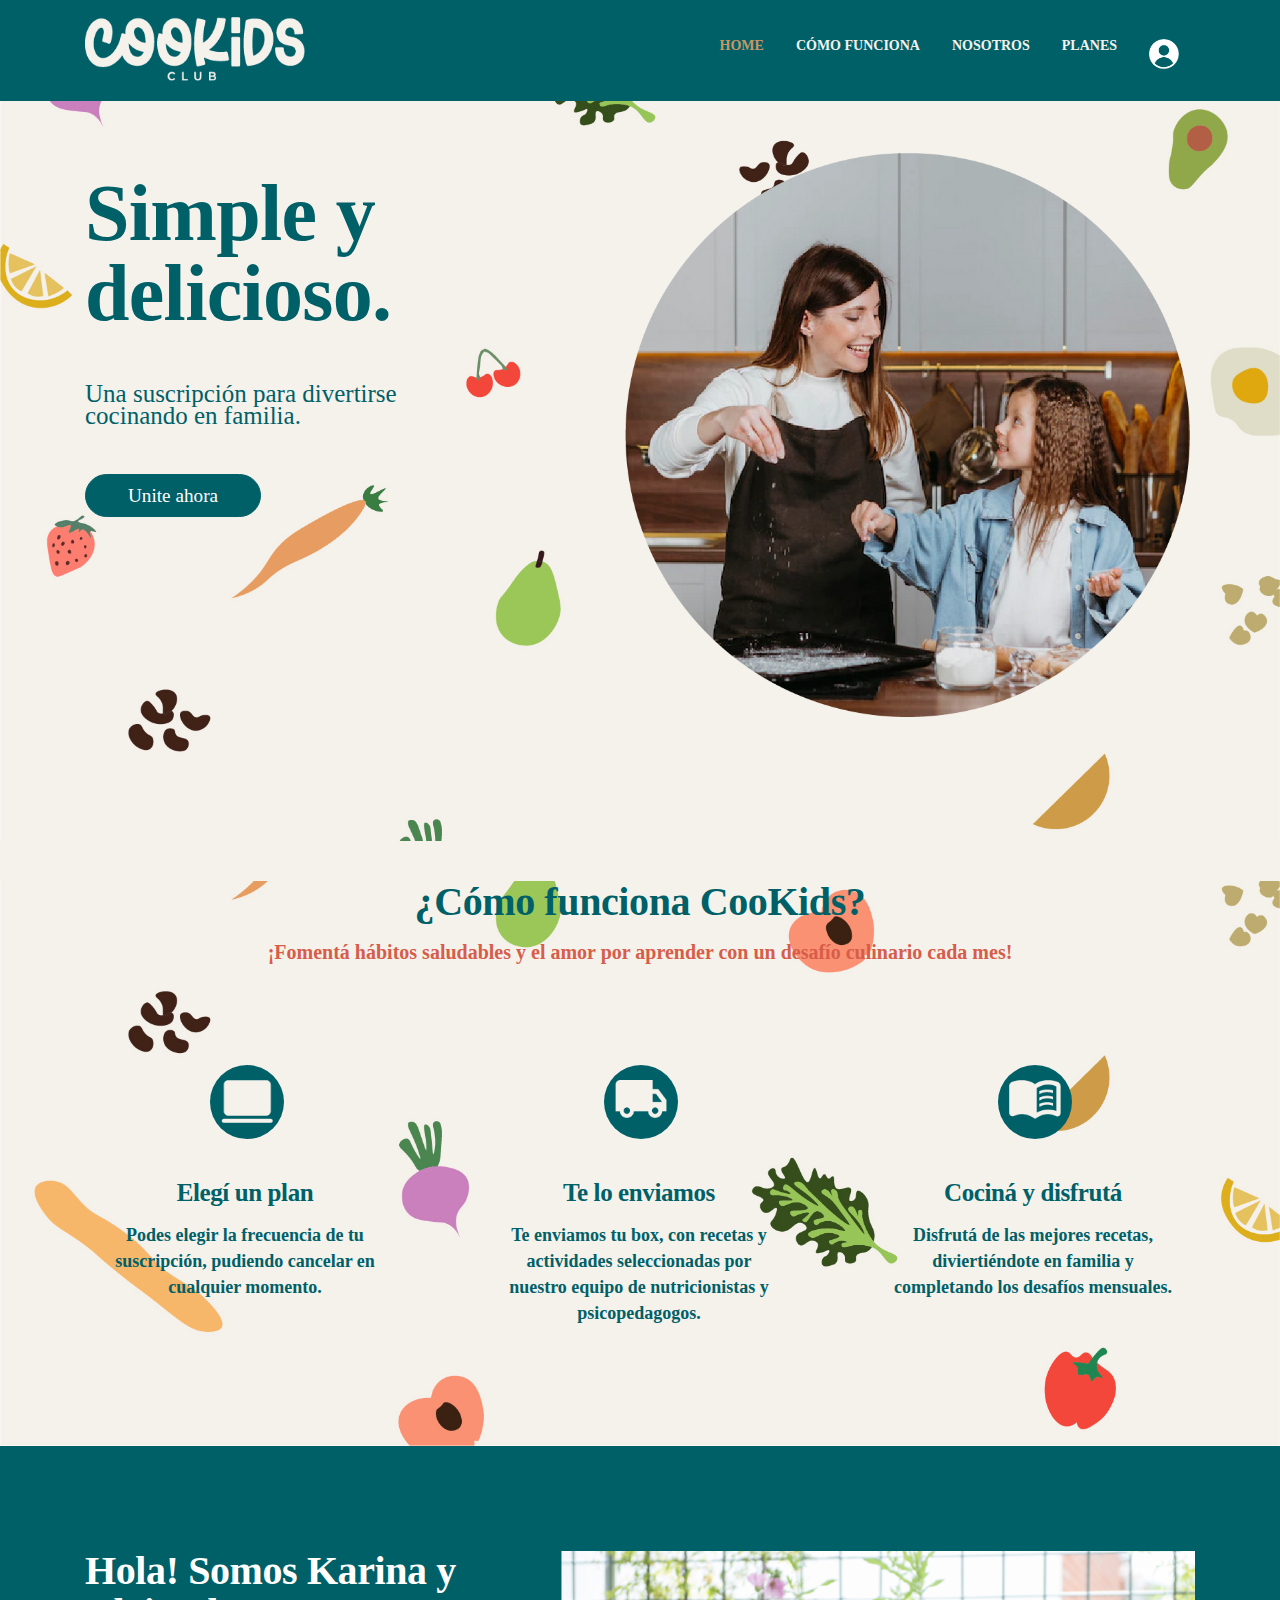
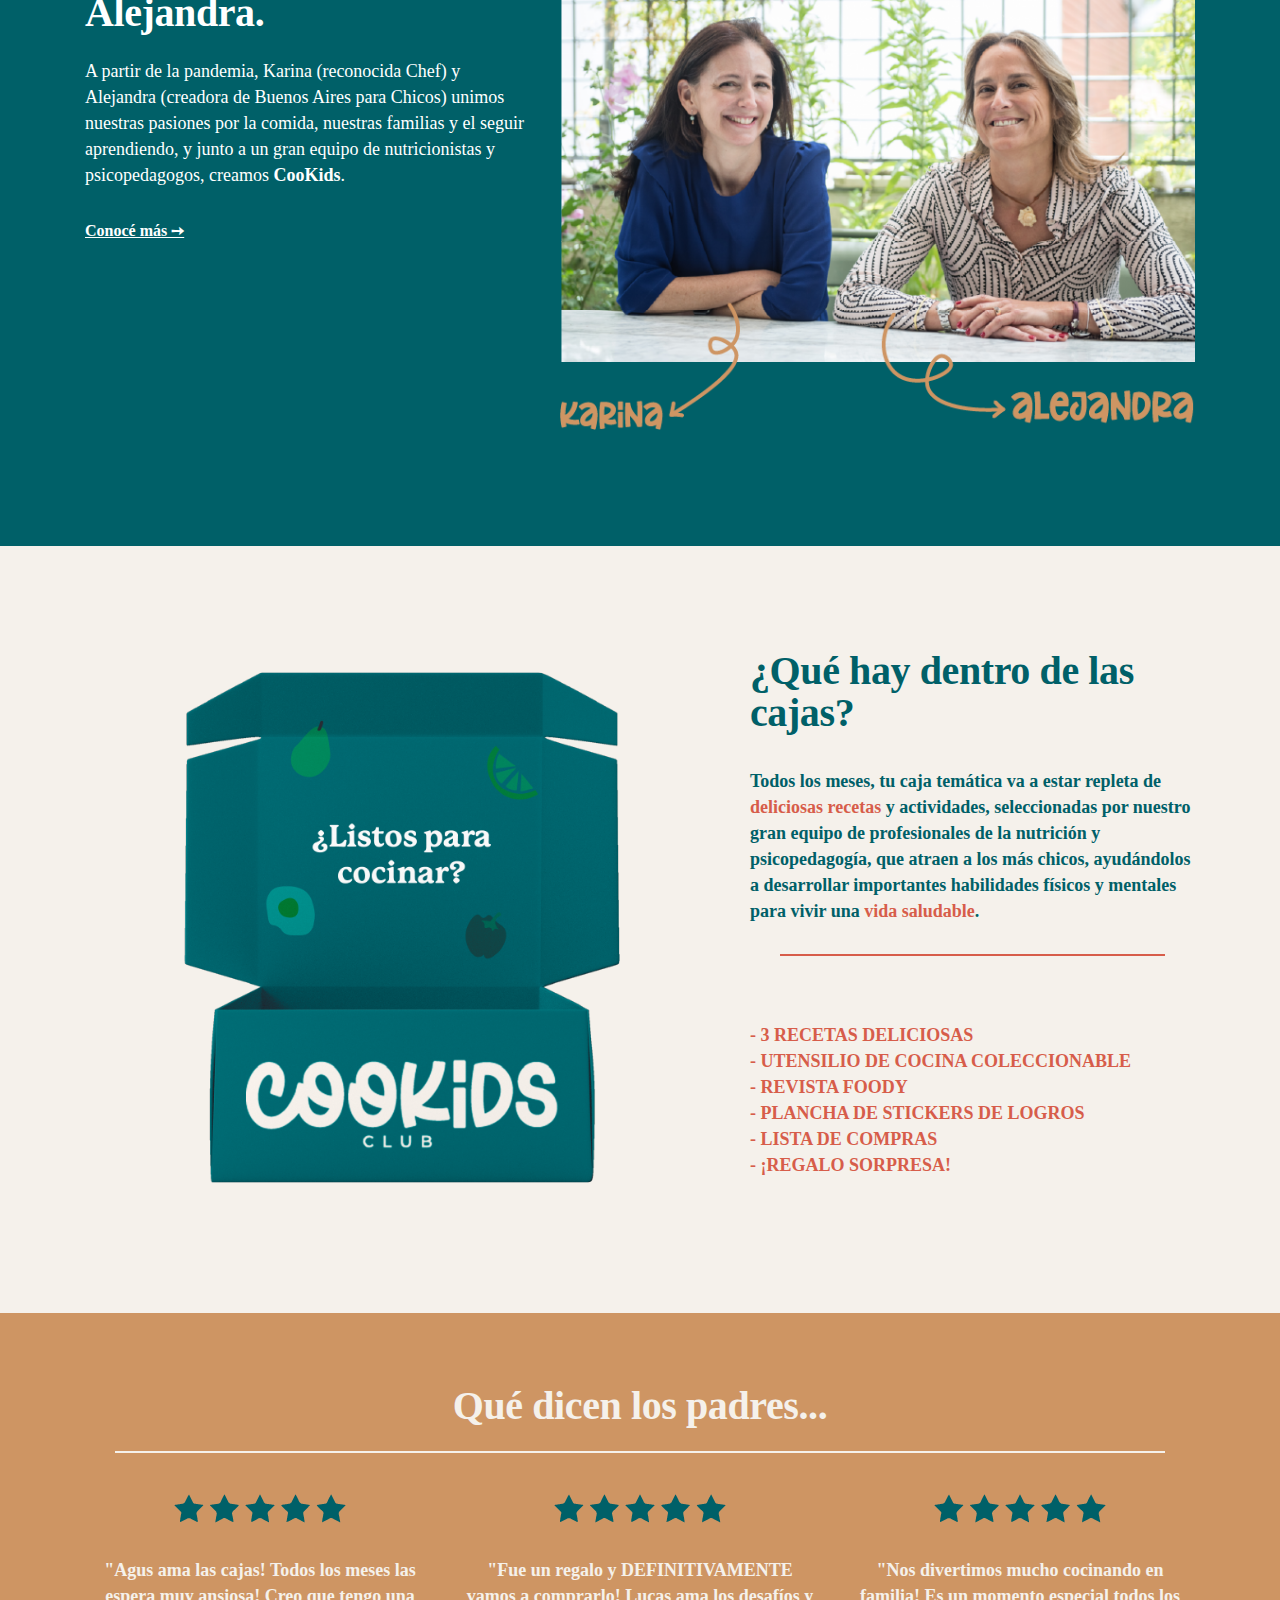
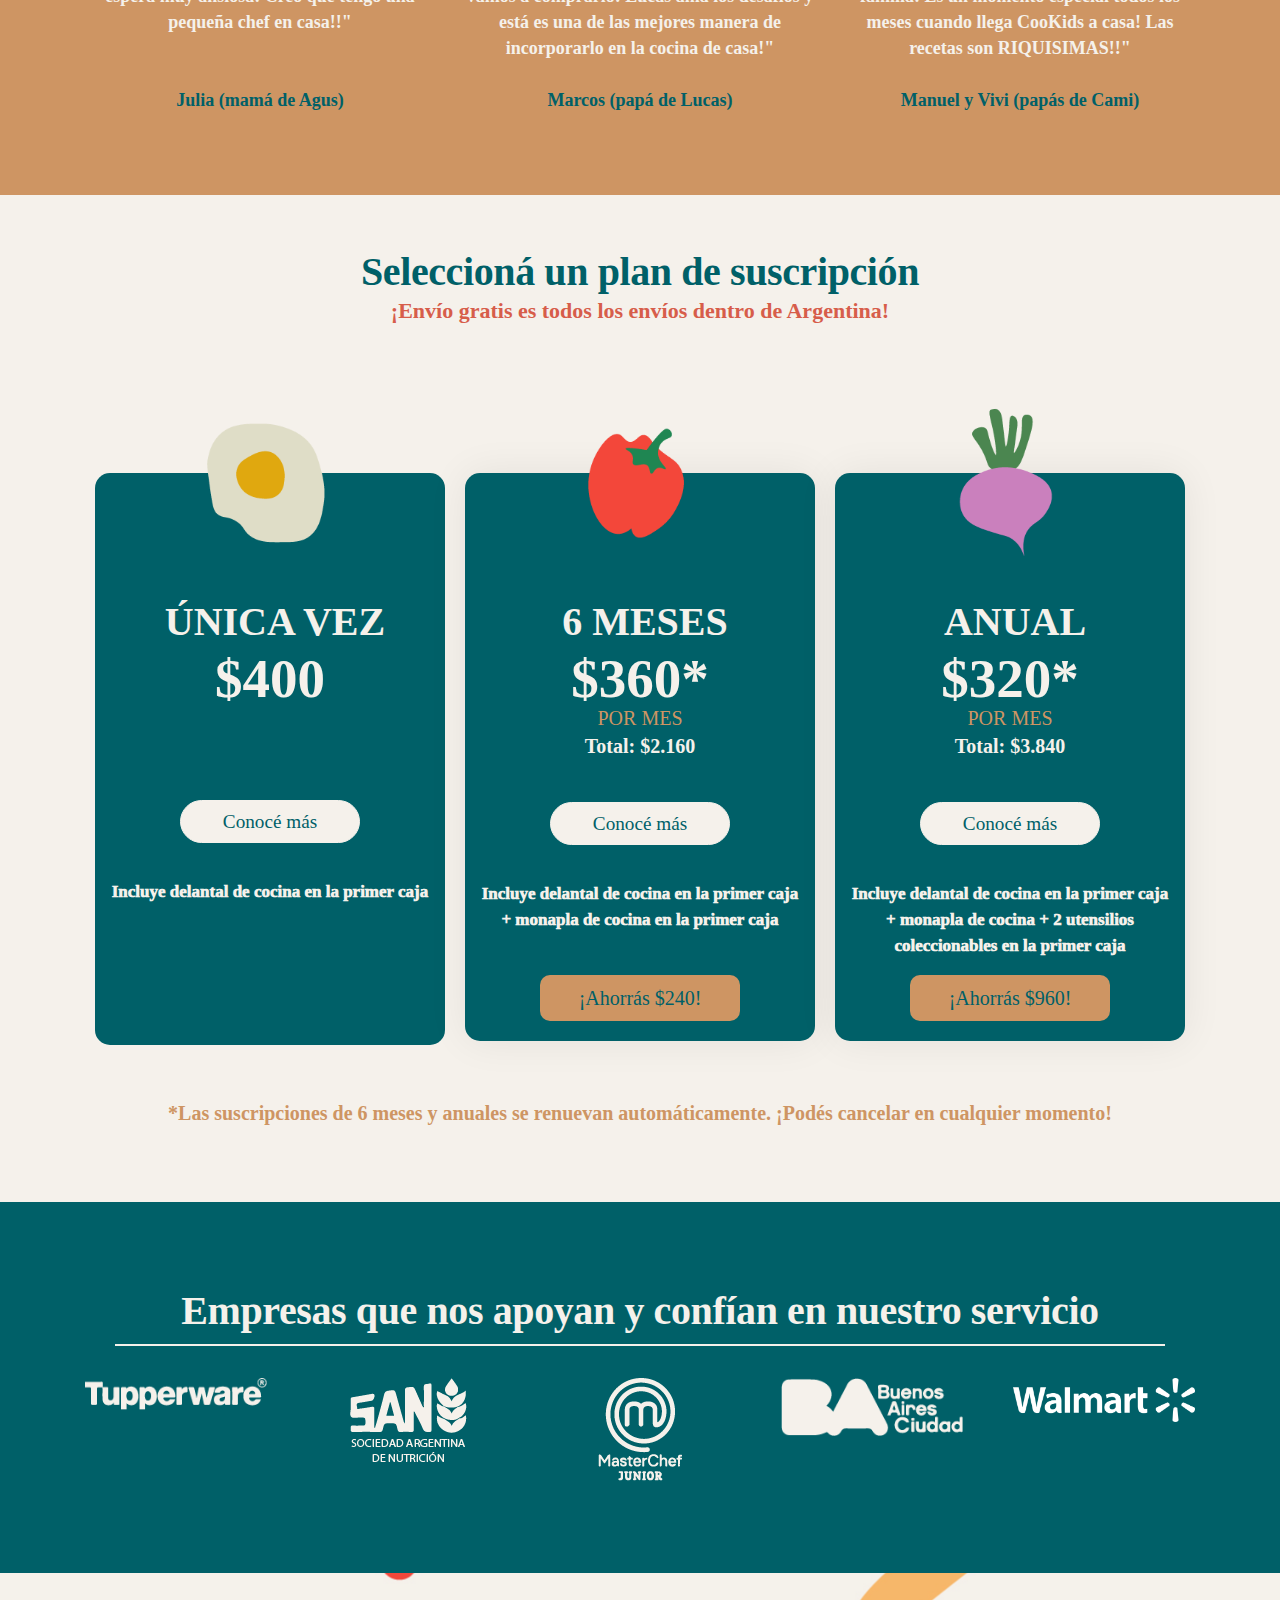
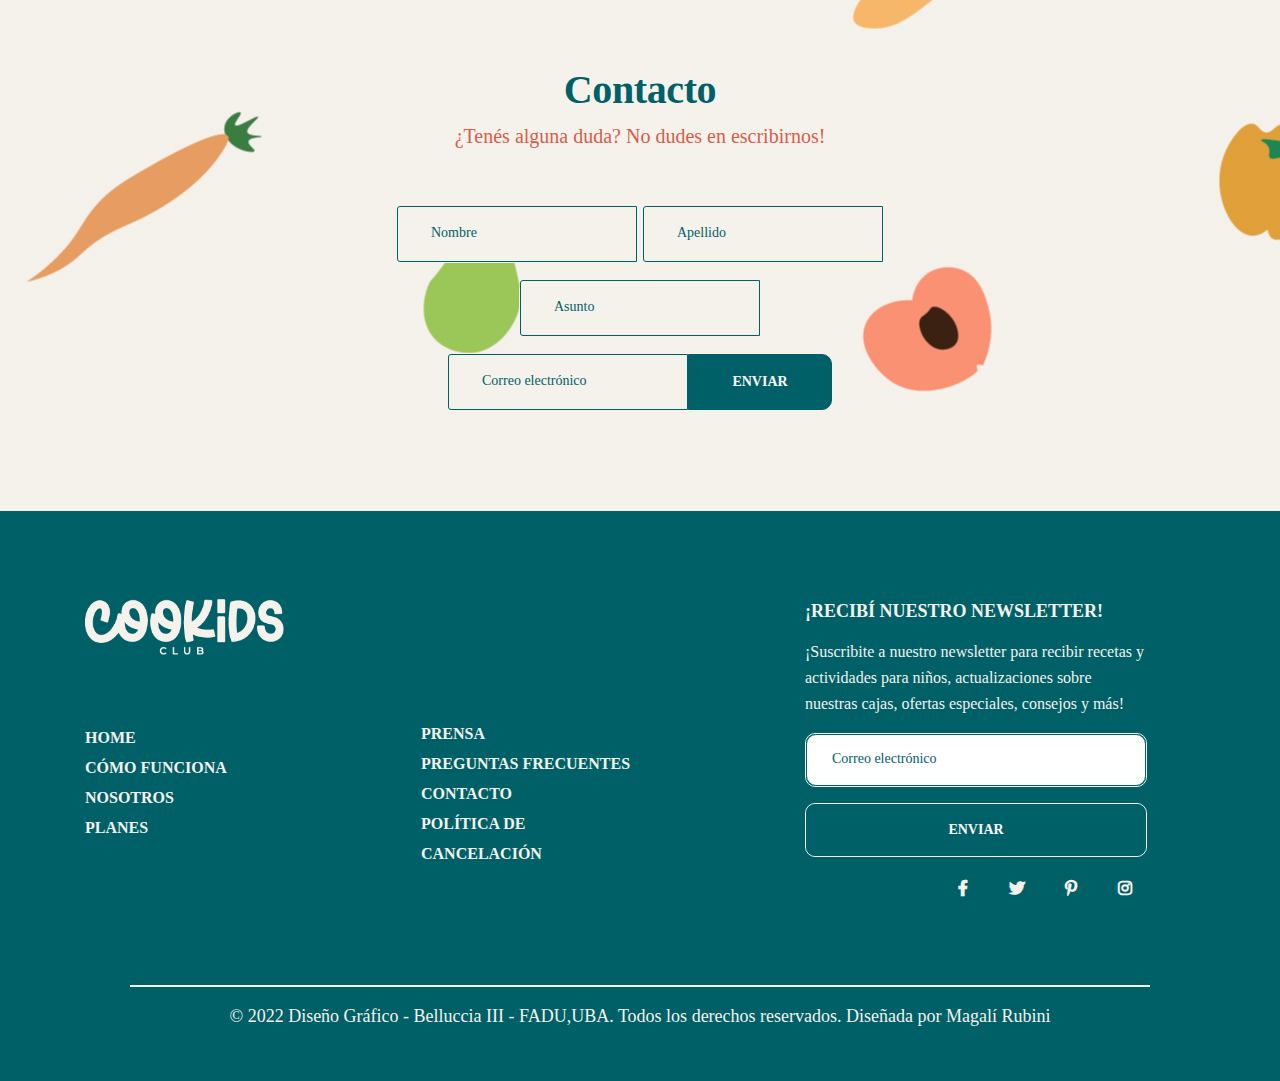
==== index.html @ 9ae3ae24 "V5" ====
<!DOCTYPE html>
<html lang="en">

<head>
    <meta charset="utf-8">
    <meta name="viewport" content="width=device-width, initial-scale=1, shrink-to-fit=no">

    <!-- SEO Meta Tags -->
    <meta name="description" content="Your description">
    <meta name="author" content="Your name">

    <!-- OG Meta Tags to improve the way the post looks when you share the page on Facebook, Twitter, LinkedIn -->
    <meta property="og:site_name" content="" /> <!-- website name -->
    <meta property="og:site" content="" /> <!-- website link -->
    <meta property="og:title" content="" /> <!-- title shown in the actual shared post -->
    <meta property="og:description" content="" /> <!-- description shown in the actual shared post -->
    <meta property="og:image" content="" /> <!-- image link, make sure it's jpg -->
    <meta property="og:url" content="" /> <!-- where do you want your post to link to -->
    <meta name="twitter:card" content="summary_large_image"> <!-- to have large image post format in Twitter -->

    <!-- Webpage Title -->
    <title>CooKids v5 13/06</title>

    <!-- Styles -->
    <link rel="preconnect" href="https://fonts.gstatic.com">
    <link href="https://fonts.googleapis.com/css2?family=Open+Sans:ital,wght@0,400;0,600;0,700;1,400;1,600&display=swap"
        rel="stylesheet">
    <link href="css/bootstrap.css" rel="stylesheet">
    <link href="css/fontawesome-all.css" rel="stylesheet">
    <link href="css/swiper.css" rel="stylesheet">
    <link href="css/magnific-popup.css" rel="stylesheet">
    <link href="css/styles.css" rel="stylesheet">

    <!-- Favicon  -->
    <link rel="icon" href="images/Asset 12.png">
</head>

<body data-spy="scroll" data-target=".fixed-top">

    <!-- Navigation -->
    <nav class="navbar navbar-expand-lg fixed-top navbar-light">
        <div class="container">

            <!-- Text Logo - Use this if you don't have a graphic logo -->
            <!-- <a class="navbar-brand logo-text page-scroll" href="index.html">CooKids</a> -->

            <!-- Image Logo -->
            <a class="navbar-brand logo-image" href="index.html"><img src="images/Asset 11.png" alt="Cookids"></a>

            <button class="navbar-toggler p-0 border-0" type="button" data-toggle="offcanvas">
                <img class="navbar-toggler-icon" src="images/boton.png">
            </button>

            <div class="navbar-collapse offcanvas-collapse" id="navbarsExampleDefault">
                <ul class="navbar-nav ml-auto">
                    <li class="nav-item">
                        <a class="nav-link page-scroll" href="#header">HOME<span class="sr-only">(current)</span></a>
                    </li>
                    <li class="nav-item">
                        <a class="nav-link page-scroll" href="#intro">CÓMO FUNCIONA</a>
                    </li>
                    <li class="nav-item">
                        <a class="nav-link page-scroll" href="#us">NOSOTROS</a>
                    </li>
                    <li class="nav-item">
                        <a class="nav-link page-scroll" href="#pricing">PLANES</a>
                    </li>
                    <li class="nav-item">
                        <a class="nav-link page-scroll" href="sign-up.html"><img src="images/Asset 3.png" alt="Log in"
                                height="30px"></a>
                    </li>
                    <!--<li class="nav-item dropdown">
                        <a class="nav-link dropdown-toggle" href="#" id="dropdown01" data-toggle="dropdown" aria-haspopup="true" aria-expanded="false">Drop</a>
                        <div class="dropdown-menu" aria-labelledby="dropdown01">
                            <a class="dropdown-item page-scroll" href="article.html">Article Details</a>
                            <div class="dropdown-divider"></div>
                            <a class="dropdown-item page-scroll" href="terms.html">Terms Conditions</a>
                            <div class="dropdown-divider"></div>
                            <a class="dropdown-item page-scroll" href="privacy.html">Privacy Policy</a>
                        </div>
                    </li>-->
                </ul>
                <!--<span class="nav-item">
                    <a class="btn-solid-sm page-scroll" href="sign-up.html">Start selling</a>
                </span>-->
            </div> <!-- end of navbar-collapse -->
        </div> <!-- end of container -->
    </nav> <!-- end of navbar -->
    <!-- end of navigation -->


    <!-- Header -->
    <header id="header" class="header">
        <div class="container">
            <div class="row">
                <div class="col-lg-5">
                    <div class="text-container">
                        <h1 class="h1-large">Simple y <br> delicioso. </h1>
                        <p class="p-large">Una suscripción para divertirse<br>cocinando en familia.</p>
                        <a class="btn-solid-lg" href="sign-up.html">Unite ahora</a>
                        <!--<a class="btn-outline-lg page-scroll" href="#intro">Planes</a>-->
                    </div> <!-- end of text-container -->
                </div> <!-- end of col -->
                <div class="col-lg-7">
                    <div class="image-container">
                        <img class="img-fluid" src="images/Asset 13.png" alt="header-photo" width="85%">
                    </div>
                    <!--end of image-container -->
                </div> <!-- end of col -->
            </div> <!-- end of row -->
        </div> <!-- end of container -->
    </header> <!-- end of header -->
    <!-- end of header -->


    <!-- Features -->
    <div id="intro" class="cards-1">
        <div class="container">
            <div class="row">
                <div class="col-lg-12">
                    <h2 class="h2-heading">¿Cómo funciona CooKids?</h2>
                    <p class="p-heading">¡Fomentá hábitos saludables y el amor por aprender con un desafío culinario
                        cada mes!</p>
                </div> <!-- end of col -->
            </div> <!-- end of row -->
            <div class="row">
                <div class="col-lg-12">

                    <!-- Card -->
                    <div class="card">
                        <div class="card-icon-wrapper">
                            <div class="card-icon">
                                <img src="images/Asset 31.png" alt="computer" width="70%">
                            </div>
                        </div>
                        <div class="card-body">
                            <h4 class="card-title">Elegí un plan</h4>
                            <p>Podes elegir la frecuencia de tu suscripción, pudiendo cancelar en cualquier momento.</p>
                            <!--<a class="read-more no-line" href="article.html">Learn more <span class="fas fa-long-arrow-alt-right"></span></a>-->
                        </div>
                    </div>
                    <!-- end of card -->

                    <!-- Card -->
                    <div class="card">
                        <div class="card-icon-wrapper">
                            <div class="card-icon">
                                <img src="images/Asset 32.png" alt="truck" width="70%">
                            </div>
                        </div>
                        <div class="card-body">
                            <h4 class="card-title">Te lo enviamos</h4>
                            <p>Te enviamos tu box, con recetas y actividades seleccionadas por nuestro equipo de
                                nutricionistas y psicopedagogos.</p>
                            <!--<a class="read-more no-line" href="article.html">Learn more <span class="fas fa-long-arrow-alt-right"></span></a>-->
                        </div>
                    </div>
                    <!-- end of card -->

                    <!-- Card -->
                    <div class="card">
                        <div class="card-icon-wrapper">
                            <div class="card-icon">
                                <img src="images/Asset 33.png" alt="magazine" width="70%">
                            </div>
                        </div>
                        <div class="card-body">
                            <h4 class="card-title">Cociná y disfrutá</h4>
                            <p>Disfrutá de las mejores recetas, diviertiéndote en familia y completando los desafíos
                                mensuales.</p>
                            <!--<a class="read-more no-line" href="article.html">Learn more <span class="fas fa-long-arrow-alt-right"></span></a>-->
                        </div>
                    </div>
                    <!-- end of card -->

                </div> <!-- end of col -->
            </div> <!-- end of row -->
        </div> <!-- end of container -->
    </div> <!-- end of cards-1 -->
    <!-- end of features -->


    <!-- Introduction 1 -->
    <div id="us" class="basic-1">
        <div class="container">
            <div class="row">

                <div class="col-lg-5">
                    <div class="text-container">
                        <h2>Hola! Somos Karina y Alejandra.</h2>
                        <p> A partir de la pandemia, Karina (reconocida Chef) y Alejandra (creadora de Buenos Aires para
                            Chicos) unimos nuestras pasiones por la comida, nuestras familias y el seguir aprendiendo, y
                            junto a un gran equipo de nutricionistas y psicopedagogos, creamos <b>CooKids</b>.
                        </p>
                        <a class="btn-solid-reg" href="sign-up.html"><u>Conocé más ➙</u></a>
                    </div> <!-- end of text-container -->
                </div> <!-- end of col -->
                <div class="col-lg-7">
                    <img class="img-fluid" src="images/Asset 20.png" alt="foto">
                </div> <!-- end of col -->
            </div> <!-- end of row -->
        </div> <!-- end of container -->
    </div> <!-- end of basic-1 -->
    <!-- end of introduction -->

    <!-- Introduction 2 -->
    <div id="intro" class="basic-1-1">
        <div class="container">
            <div class="row">
                <div class="col-lg-7">
                    <img class="img-fluid" src="images/Asset 21.png" alt="caja">
                </div> <!-- end of col -->
                <div class="col-lg-5">
                    <div class="text-container">
                        <h2>¿Qué hay dentro de las cajas?</h2>
                        <p>Todos los meses, tu caja temática va a estar repleta de
                            <b>deliciosas recetas</b> y actividades, seleccionadas por
                            nuestro gran equipo de profesionales de la nutrición y psicopedagogía, que atraen a los más
                            chicos,
                            ayudándolos a desarrollar importantes habilidades
                            físicos y mentales para vivir una <b>vida saludable</b>.
                            <hr class="separador-rojo">
                        </p>
                        <p class="parrafo-rojo">
                            - 3 RECETAS DELICIOSAS
                            <br>- UTENSILIO DE COCINA COLECCIONABLE
                            <br>- REVISTA FOODY
                            <br>- PLANCHA DE STICKERS DE LOGROS
                            <br>- LISTA DE COMPRAS
                            <br>- ¡REGALO SORPRESA!
                        </p>
                        <!-- <div>
                            <a class="btn-solid-reg1" href="sign-up.html"><u>Ver más ➙</u></a>
                        </div> -->
                    </div> <!-- end of text-container -->
                </div> <!-- end of col -->

            </div> <!-- end of row -->
        </div> <!-- end of container -->
    </div> <!-- end of basic-1 -->
    <!-- end of introduction -->


    <!--====== que dicen los padres starts ======-->

    <div id="intro" class="basic-1-2">
        <div class="container">
            <div class="row">
                <div class="col-lg-12">
                    <h2>Qué dicen los padres...</h2>
                    <hr>
                </div>
                <div class="col-lg-4">
                    <div class="card-body1">
                        <img src="images/Asset 22.png"> 
                        <p>"Agus ama las cajas! Todos los meses las espera muy ansiosa! Creo que tengo una pequeña chef en casa!!"<br><br><br><b>Julia (mamá de Agus)</b></p>
                        <!--<a class="read-more no-line" href="article.html">Learn more <span class="fas fa-long-arrow-alt-right"></span></a>-->
                    </div>

                </div>
                <div class="col-lg-4">
                    <div class="card-body1">
                        <img src="images/Asset 22.png">
                        <p>"Fue un regalo y DEFINITIVAMENTE vamos a comprarlo! Lucas ama los desafíos y está es una de las mejores manera de incorporarlo en la cocina de casa!"<br><br><b>Marcos (papá de Lucas)</b></p>
                        <!--<a class="read-more no-line" href="article.html">Learn more <span class="fas fa-long-arrow-alt-right"></span></a>-->
                    </div>

                </div>
                <div class="col-lg-4">
                    <div class="card-body1">
                        <img src="images/Asset 22.png">
                        <p>"Nos divertimos mucho cocinando en familia! Es un momento especial todos los meses cuando llega CooKids a casa! Las recetas son RIQUISIMAS!!"<br><br><b>Manuel y Vivi (papás de Cami)</b></p>
                        <!--<a class="read-more no-line" href="article.html">Learn more <span class="fas fa-long-arrow-alt-right"></span></a>-->
                    </div>

                </div>
            </div>
        </div>
    </div>

    <!--====== que dicen los padres ends ======-->

    <!--====== pricing ======-->

    <section data-scroll-index="0" id="pricing" class="pricing-area pt-115">
        <div class="container">
                <div class="row justify-content-center">
                    <div class="col-lg-12">
                        <div class="section-title text-center pb-20 wow fadeInUpBig" data-wow-duration="1s"
                            data-wow-delay="0.2s">
                            <h4 class="sub-title1">Seleccioná un plan de suscripción</h4>
                            <h5 class="title">¡Envío gratis es todos los envíos dentro de Argentina!</h5>
                        </div> <!-- section title -->
                    </div>
                </div> <!-- row -->
                    <div class="row no-gutters justify-content-center">
                            <div class="col-lg-4 col-md-7 col-sm-9">
                                <div class="single-pricing text-center pricing-color-1 mt-30 wow fadeIn" data-wow-duration="1s"
                                    data-wow-delay="0.3s">
                                    <div class="pricing-price">
                                        <div class="card" style="width: 50%">
                                            <img class="card-img-top img-circle rounded-circle" src="images/Asset 23.png" alt="Card huevo">
                                            <div class="card-block"></div>
                                        </div>
                                        <div class="pricing-title mt-20">
                                            <!--<span class="btn">20% Off</span>-->
                                            <h6 class="title">ÚNICA VEZ</h6>
                                        </div>
                                        <span class="price">$400</span>
                                    </div>
                                    <span class="pormes"></span><br><br><br>
                                    <div class="pricing-list pt-20">
                                        <div class="pricing-btn pt-70">
                                            <a class="main-btn main-btn-2" href="sign-up.html">Conocé más</a>
                                        </div> 
                                            <p class="cards-body"> 
                                                <br>Incluye delantal de cocina en la primer caja<br><br><br><br><br>
                                            </p>
                                    </div>
                                </div> <!-- single pricing -->
                            </div>

                                <div class="col-lg-4 col-md-7 col-sm-9">
                                    <div class="single-pricing text-center pricing-active pricing-color-2 mt-30 wow fadeIn"
                                        data-wow-duration="1s" data-wow-delay="0.6s">
                                        <div class="pricing-price">
                                            <div class="card" style="width: 50%">
                                                <img class="card-img-top img-circle rounded-circle" src="images/Asset 24.png" alt="Card pimiento">
                                                <div class="card-block"></div>
                                            </div>
                                            <div class="pricing-title mt-20">
                                                <!--<span class="btn">Special</span>-->
                                                <h6 class="title">6 MESES</h6>
                                            </div>
                                            <span class="price">$360<b>*</b></span>
                                        </div>
                                        <span class="pormes">POR MES</span><br>
                                            <span class="total">Total: $2.160</span><br><br>
                                        <div class="pricing-list pt-20">
                                            <div class="pricing-btn pt-70">
                                                <a class="main-btn main-btn-2" href="sign-up.html">Conocé más</a>
                                            </div> 
                                                <p class="cards-body"> 
                                                    <br>Incluye delantal de cocina en la primer caja + monapla de cocina en la primer caja<br><br> 
                                                </p>
                                        </div>
                                        <div class="save-box">
                                            ¡Ahorrás $240!
                                        </div>
                                    </div> <!-- single pricing -->
                                </div>

                                    <div class="col-lg-4 col-md-7 col-sm-9">
                                        <div class="single-pricing text-center pricing-active pricing-color-2 mt-30 wow fadeIn"
                                            data-wow-duration="1s" data-wow-delay="0.6s">
                                            <div class="pricing-price">
                                                <div class="card" style="width: 50%">
                                                    <img class="card-img-top img-circle rounded-circle" src="images/Asset 25.png" alt="Card radish">
                                                    <div class="card-block"></div>
                                                </div>
                                                <div class="pricing-title mt-20">
                                                    <!--<span class="btn">Special</span>-->
                                                    <h6 class="title">ANUAL</h6>
                                                </div>
                                                <span class="price">$320<b>*</b></span>
                                            </div>
                                            <span class="pormes">POR MES</span><br>
                                            <span class="total">Total: $3.840</span><br><br>
                                            <div class="pricing-list pt-20">
                                                <div class="pricing-btn pt-70">
                                                    <a class="main-btn main-btn-2" href="sign-up.html">Conocé más</a>
                                                </div> 
                                                    <p class="cards-body"> 
                                                       <br>Incluye delantal de cocina en la primer caja + monapla de cocina + 2 utensilios coleccionables en la primer caja 
                                                    </p>
                                            </div>
                                            <div class="save-box">
                                                ¡Ahorrás $960!
                                            </div>
                                        </div> <!-- single pricing -->
                                    </div>
                    <p class="pricing-body">*Las suscripciones de 6 meses y anuales se renuevan automáticamente. ¡Podés cancelar en cualquier momento!</p>
                </div> <!-- row -->
        </div> <!-- container -->
    </section>

    <!--====== pricing ======-->



    <!-- Customers -->
    <div class="slider-1">
        <div class="container">
            <div class="row">
                <div class="col-lg-12">
                    <h4>Empresas que nos apoyan y confían en nuestro servicio</h4>
                    <hr>

                    <!-- Image Slider -->
                    <div class="slider-container">
                        <div class="swiper-container image-slider">
                            <div class="swiper-wrapper">
                                <div class="swiper-slide">
                                    <img class="img-fluid" src="images/Asset 27.png" alt="alternative">
                                </div>
                                <div class="swiper-slide">
                                    <img class="img-fluid" src="images/Asset 28.png" alt="alternative">
                                </div>
                                <div class="swiper-slide">
                                    <img class="img-fluid" src="images/Asset 29.png" alt="alternative">
                                </div>
                                <div class="swiper-slide">
                                    <img class="img-fluid" src="images/Asset 30.png" alt="alternative">
                                </div>
                                <div class="swiper-slide">
                                    <img class="img-fluid" src="images/Walmart_blanco.webp" alt="alternative">
                                </div>
                            </div> <!-- end of swiper-wrapper -->
                        </div> <!-- end of swiper container -->
                    </div> <!-- end of slider-container -->
                    <!-- end of image slider -->

                </div> <!-- end of col -->
            </div> <!-- end of row -->
        </div> <!-- end of container -->
    </div> <!-- end of slider-1 -->
    <!-- end of customers -->

    <!-- Newsletter -->
    <div class="form-1">
        <div class="container">
            <div class="row">
                <div class="col-lg-12">
                    <h2 class="h2-heading">Contacto</h2>
                    <p class="p-heading1">¿Tenés alguna duda? No dudes en escribirnos!</p>
                </div> <!-- end of col -->
            </div> <!-- end of row -->
            <div class="row">
                <div class="col-lg-12">

                    <!-- Newsletter Form -->
                    <form>
                        <div class="form-group mail">
                            <input type="email" class="form-control-input" id="nemail" required>
                            <label class="label-control" for="nemail">Nombre</label>
                            <div class="help-block with-errors"></div>
                        </div> 
                        <div class="form-group mail">
                            <input type="email" class="form-control-input" id="nemail" required>
                            <label class="label-control" for="nemail">Apellido</label>
                            <div class="help-block with-errors"></div>
                        </div><br>
                        <div class="form-group mail">
                            <input type="email" class="form-control-input" id="nemail" required>
                            <label class="label-control" for="nemail">Asunto</label>
                            <div class="help-block with-errors"></div>
                        </div><br>
                        <div class="form-group mail">
                            <input type="email" class="form-control-input" id="nemail" required>
                            <label class="label-control" for="nemail">Correo electrónico</label>
                            <div class="help-block with-errors"></div>
                        </div>
                        <div class="form-group">
                            <button type="submit" class="form-control-submit-button">ENVIAR</button>
                        </div>
                        <div class="form-message">
                            <div id="nmsgSubmit" class="h3 text-center hidden"></div>
                        </div>
                    </form>
                    <!-- end of newsletter form -->

                </div> <!-- end of col -->
            </div> <!-- end of row -->
        </div> <!-- end of container -->
    </div> <!-- end of form-1 -->
    <!-- end of newsletter -->

    <!-- Footer -->
    <div class="footer">
        <div class="container">
            <div class="row">
                <div class="col-lg-12">
                    <div class="footer-col first">
                        <img class="footer-logo" src="images/Asset 11.png">
                        <p class="p-small"></p><br><br>
                        <ul class="list-unstyled li-space-lg p-small">
                            <li><a class="page-scroll" href="#header">HOME</a> <br> 
                                <a class="page-scroll" href="#intro">CÓMO FUNCIONA</a><br> 
                                <a class="page-scroll" href="#features">NOSOTROS</a><br>
                                <a class="page-scroll" href="#details">PLANES</a></li>
                        </ul>
                    </div> <!-- end of footer-col -->
                    <div class="footer-col second">
                        <ul class="list-unstyled li-space-lg p-small">
                            <li><a class="page-scroll" href="#header">PRENSA</a> <br> 
                                <a class="page-scroll" href="#intro">PREGUNTAS FRECUENTES</a><br> 
                                <a class="page-scroll" href="#features">CONTACTO</a><br>
                                <a class="page-scroll" href="#details">POLÍTICA DE CANCELACIÓN</a></li>
                        </ul>
                    </div> <!-- end of footer-col -->
                    <div class="footer-col third">
                        <p class="p-small">¡RECIBÍ NUESTRO NEWSLETTER!
                        </p>
                        <p class="p-detalle">¡Suscribite a nuestro newsletter para recibir recetas y actividades para niños, actualizaciones sobre nuestras cajas, ofertas especiales, consejos y más!</p>
                        <div class="form-group mail">
                            <input type="email" class="form-control-input" id="nemail" required>
                            <label class="label-control" for="nemail">Correo electrónico</label>
                            <div class="help-block with-errors"></div>
                        </div>
                        <div class="form-group">
                            <button type="submit" class="form-control-submit-button">ENVIAR</button>
                        </div>
                        <div class="form-message">
                            <div id="nmsgSubmit" class="h3 text-center hidden"></div>
                        </div>
                        <span class="fa-stack">
                            <a href="#your-link">
                                <i class="fas fa-circle fa-stack-2x"></i>
                                <i class="fab fa-facebook-f fa-stack-1x"></i>
                            </a>
                        </span>
                        <span class="fa-stack">
                            <a href="#your-link">
                                <i class="fas fa-circle fa-stack-2x"></i>
                                <i class="fab fa-twitter fa-stack-1x"></i>
                            </a>
                        </span>
                        <span class="fa-stack">
                            <a href="#your-link">
                                <i class="fas fa-circle fa-stack-2x"></i>
                                <i class="fab fa-pinterest-p fa-stack-1x"></i>
                            </a>
                        </span>
                        <span class="fa-stack">
                            <a href="#your-link">
                                <i class="fas fa-circle fa-stack-2x"></i>
                                <i class="fab fa-instagram fa-stack-1x"></i>
                            </a>
                        </span>
                    </div> <!-- end of footer-col -->
                    <div class="col-lg-12">
                        <hr>
                        <p class="p-copy">© 2022 Diseño Gráfico - Belluccia III - FADU,UBA. Todos los derechos reservados.
                            Diseñada por Magalí Rubini</p>
                    </div> <!-- end of col -->
                </div> <!-- end of col -->
            </div> <!-- end of row -->
        </div> <!-- end of container -->
    </div> <!-- end of footer -->
    <!-- end of footer -->




    <!-- Scripts -->
    <script src="js/jquery.min.js"></script> <!-- jQuery for Bootstrap's JavaScript plugins -->
    <script src="js/bootstrap.min.js"></script> <!-- Bootstrap framework -->
    <script src="js/jquery.easing.min.js"></script> <!-- jQuery Easing for smooth scrolling between anchors -->
    <script src="js/jquery.magnific-popup.js"></script> <!-- Magnific Popup for lightboxes -->
    <script src="js/swiper.min.js"></script> <!-- Swiper for image and text sliders -->
    <script src="js/scripts.js"></script> <!-- Custom scripts -->
</body>

</html>
---- css/styles.css ----
/* Description: Master CSS file */

/*****************************************
Table Of Contents:
- General Styles
- Navigation
- Header
- Customers
- Introduction
- Features
- Details 1
- Details Lightbox
- Details 2
- Details 3
- Testimonials
- Newsletter
- Footer
- Copyright
- Back To Top Button
- Extra pages
- Media Queries
******************************************/

/*****************************************
Colors:
- Buttons - orange #ff6c02
- Headings text - navy blue #1e266d
- Body text - dark gray #515867
- Backgrounds - light gray #f9f9f9
******************************************/


/**************************/
/*     General Styles     */
/**************************/
body,
html {
	background-color: #f5f1eb;
    width: 100%;
	height: 100%;
}

body, p {
	color: #006068; 
	font: 400 1rem/1.625rem "Tw Cen MT";
}

h1 {
	color: #006068;
	font-family: "P22 Mackinac Pro";
	font-weight: 700;
	font-size: 100px;
	line-height: 3.125rem;
	letter-spacing: -0.5px;
}

h2 {
	color: #006068;
	font-family: "P22 Mackinac Pro";
	font-weight: 700;
	font-size: 40px;
	line-height: 2.625rem;
	letter-spacing: -0.4px;
}

h3 {
	color: #1e266d;
	font-weight: 700;
	font-size: 1.75rem;
	line-height: 2.375rem;
	letter-spacing: -0.4px;
}

h4 {
	color: #006068;
	font-family: "P22 Mackinac Pro";
	font-weight: 700;
	font-size: 40px;
	line-height: 2.125rem;
	letter-spacing: -0.4px;
	text-align: center;
	margin-top: 20px;
}

h5 {
	color: #d75d4a;
	font-family: "P22 Mackinac Pro";
	font-weight: 700;
	font-size: 22px;
	line-height: 1.75rem;
}

h6 {
	color: #f5f1eb;
	font-family: "P22 MAckinac Pro";
	font-weight: 700;
	font-size: 40px;
	line-height: 3rem;
}

.h1-large {
	font-size: 2.75rem;
	line-height: 3.5rem;
	letter-spacing: -0.7px;
}

.p-large {
	font-size: 1.125rem;
	line-height: 1.75rem;
}

.p-small {
	color: #f5f1eb;
	font-size: 18px;
	font-weight: 600;
	line-height: 1.5rem;
	text-align: left;
}

.p-detalle{
	text-align: center;
}

.p-detalle{
	color: #f5f1eb;
	text-align: left;
}

.testimonial-text {
	font-style: italic;
}

.testimonial-author {
	font-weight: 600;
	font-size: 1rem;
	line-height: 1.5rem;
}

.li-space-lg li {
	margin-bottom: 0.5rem;
}

a {
	color: #515867;
	text-decoration: underline;
}

a:hover {
	color: #515867;
	text-decoration: underline;
}

.no-line {
	text-decoration: none;
}

.no-line:hover {
	text-decoration: none;
}

.read-more {
	font-weight: 600;
	font-size: 0.875rem;
	line-height: 1.5rem;
}

.read-more .fas {
	margin-left: 0.625rem;
	font-size: 1rem;
	vertical-align: -8%;
}

.blue {
	color: #1d79fb;
}

.bg-gray {
	background-color: #f9f9f9;
}

.section-divider {
	display: inline-block;
	width: 100%;
	height: 2px;
	border: none;
	background-color: #f5f1eb;
}

.section-title {
	display: contents;
	margin-bottom: 0.75rem;
	padding: 0.375rem 1.25rem;
	border-radius: 20px;
	background-color: #fff0e2 transparent;
	color: #ff6c02 ;
	font-weight: 600;
	font-size: 40px;
	line-height: 50px;
	
}

.btn-solid-reg {
	display: inline-block;
	color: #ffffff;
	font-weight: 600;
	font-size: 16px;
	line-height: 0;
	text-decoration: none;
	transition: all 0.2s;
}

.btn-solid-reg:hover {
	border: 0px solid #f5f1eb;
	background-color: transparent;
	color: #f5f1eb; /* needs to stay here because of the color property of a tag */
	text-decoration: none;
}

.btn-solid-reg1 {
	display: inline-block;
	color: #006068;
	font-weight: 600;
	font-size: 16px;
	line-height: 0;
	padding-top: 70px;
	text-decoration: none;
	transition: all 0.2s;
}

.btn-solid-reg1:hover {
	border: 0px solid #006068;
	background-color: transparent;
	color: #006068; /* needs to stay here because of the color property of a tag */
	text-decoration: none;
}

.btn-solid-lg {
	display: inline-block;
	margin-top: 15px;
	padding: 1.3rem 2.625rem 1.3rem 2.625rem;
	border: 1px solid #006068;
	border-radius: 32px;
	background-color: #006068;
	color: #ffffff;
	font-weight: 500;
	font-size: 1.2rem;
	line-height: 0;
	text-decoration: none;
	transition: all 0.2s;
}

.btn-solid-lg:hover {
	border: 1px solid #006068;
	background-color: transparent;
	color: #006068; /* needs to stay here because of the color property of a tag */
	text-decoration: none;
}

.btn-solid-sm {
	display: inline-block;
	padding: 1rem 1.5rem 1rem 1.5rem;
	border: 1px solid #F18D1E;
	border-radius: 32px;
	background-color: #F18D1E;
	color: #ffffff;
	font-weight: 600;
	font-size: 0.875rem;
	line-height: 0;
	text-decoration: none;
	transition: all 0.2s;
}

.btn-solid-sm:hover {
	border: 1px solid #F18D1E;
	background-color: transparent;
	color: #F18D1E;
	text-decoration: none;
}

.btn-outline-reg {
	display: inline-block;
	padding: 1.375rem 2.25rem 1.375rem 2.25rem;
	border: 1px solid #F18D1E;
	border-radius: 32px;
	background-color: transparent;
	color: #F18D1E;
	font-weight: 600;
	font-size: 0.875rem;
	line-height: 0;
	text-decoration: none;
	transition: all 0.2s;
}

.btn-outline-reg:hover {
	background-color: #ff6c02;
	color: #ffffff;
	text-decoration: none;
}

.btn-outline-lg {
	display: inline-block;
	padding: 1.625rem 2.625rem 1.625rem 2.625rem;
	border: 1px solid #ff6c02;
	border-radius: 32px;
	background-color: transparent;
	color: #ff6c02;
	font-weight: 600;
	font-size: 0.875rem;
	line-height: 0;
	text-decoration: none;
	transition: all 0.2s;
}

.btn-outline-lg:hover {
	background-color: #ff6c02;
	color: #ffffff;
	text-decoration: none;
}

.btn-outline-sm {
	display: inline-block;
	padding: 1rem 1.5rem 1rem 1.5rem;
	border: 1px solid #ff6c02;
	border-radius: 32px;
	background-color: transparent;
	color: #ff6c02;
	font-weight: 600;
	font-size: 0.875rem;
	line-height: 0;
	text-decoration: none;
	transition: all 0.2s;
}

.btn-outline-sm:hover {
	background-color: #ff6c02;
	color: #ffffff;
	text-decoration: none;
}

.form-group {
	position: relative;
	margin-bottom: 1rem;
	border: 1px solid #f5f1eb;
	border-radius: 10px;

}

.label-control {
	position: absolute;
	top: 0.875rem;
	left: 1.625rem;
	color: #006068;
	opacity: 1;
	font-size: 0.875rem;
	line-height: 1.375rem;
	cursor: text;
	transition: all 0.2s ease;
}

.form-control-input:focus + .label-control,
.form-control-input.notEmpty + .label-control,
.form-control-textarea:focus + .label-control,
.form-control-textarea.notEmpty + .label-control {
	top: 0.125rem;
	color: #006068;
	opacity: 1;
	font-size: 0.75rem;
	font-weight: 700;
}

.form-control-input,
.form-control-select {
	display: block; /* needed for proper display of the label in Firefox, IE, Edge */
	width: 100%;
	padding-top: 1.125rem;
	padding-bottom: 0.125rem;
	padding-left: 1.625rem;
	border: 1px solid #006068;
	border-radius: 10px;
	background-color: #ffffff;
	color: #006068;
	font-size: 0.875rem;
	line-height: 1.875rem;
	transition: all 0.2s;
	-webkit-appearance: none; /* removes inner shadow on form inputs on ios safari */
}

.form-control-select {
	padding-top: 0.5rem;
	padding-bottom: 0.5rem;
	height: 3.25rem;
	color: #006068;
}

select {
    /* you should keep these first rules in place to maintain cross-browser behavior */
    -webkit-appearance: none;
	-moz-appearance: none;
	-ms-appearance: none;
    -o-appearance: none;
    appearance: none;
    background-image: url('../images/down-arrow.png');
    background-position: 96% 50%;
    background-repeat: no-repeat;
    outline: none;
}

.form-control-textarea {
	display: block; /* used to eliminate a bottom gap difference between Chrome and IE/FF */
	width: 100%;
	height: 14rem; /* used instead of html rows to normalize height between Chrome and IE/FF */
	padding-top: 1.5rem;
	padding-left: 1.5rem;
	border: 1px solid #cbcbd1;
	border-radius: 2px;
	background-color: #ffffff;
	color: #006068;
	font-size: 0.875rem;
	line-height: 1.5rem;
	transition: all 0.2s;
}

.form-control-input:focus,
.form-control-select:focus,
.form-control-textarea:focus {
	border: 1px solid #006068;
	outline: none; /* Removes blue border on focus */
}

.form-control-input:hover,
.form-control-select:hover,
.form-control-textarea:hover {
	border: 1px solid #006068;
}

.checkbox {
	font-size: 0.75rem;
	line-height: 1.25rem;
}

input[type='checkbox'] {
	vertical-align: -10%;
	margin-right: 0.5rem;
}

.form-control-submit-button {
	display: inline-block;
	width: 100%;
	height: 3.25rem;
	border: 1px solid #006068;
	border-radius: 10px;
	background-color: #006068;
	color: #ffffff;
	font-weight: 600;
	font-size: 0.875rem;
	line-height: 0;
	cursor: pointer;
	transition: all 0.2s;
}

.form-control-submit-button:hover {
	border: 1px solid #006068;
	background-color: transparent;
	color: #006068;
}

/* Fade-move Animation For Details Lightbox - Magnific Popup */
/* at start */
.my-mfp-slide-bottom .zoom-anim-dialog {
	opacity: 0;
	transition: all 0.2s ease-out;
	-webkit-transform: translateY(-1.25rem) perspective(37.5rem) rotateX(10deg);
	-ms-transform: translateY(-1.25rem) perspective(37.5rem) rotateX(10deg);
	transform: translateY(-1.25rem) perspective(37.5rem) rotateX(10deg);
}

/* animate in */
.my-mfp-slide-bottom.mfp-ready .zoom-anim-dialog {
	opacity: 1;
	-webkit-transform: translateY(0) perspective(37.5rem) rotateX(0); 
	-ms-transform: translateY(0) perspective(37.5rem) rotateX(0); 
	transform: translateY(0) perspective(37.5rem) rotateX(0); 
}

/* animate out */
.my-mfp-slide-bottom.mfp-removing .zoom-anim-dialog {
	opacity: 0;
	-webkit-transform: translateY(-0.625rem) perspective(37.5rem) rotateX(10deg); 
	-ms-transform: translateY(-0.625rem) perspective(37.5rem) rotateX(10deg); 
	transform: translateY(-0.625rem) perspective(37.5rem) rotateX(10deg); 
}

/* dark overlay, start state */
.my-mfp-slide-bottom.mfp-bg {
	opacity: 0;
	transition: opacity 0.2s ease-out;
}

/* animate in */
.my-mfp-slide-bottom.mfp-ready.mfp-bg {
	opacity: 0.8;
}
/* animate out */
.my-mfp-slide-bottom.mfp-removing.mfp-bg {
	opacity: 0;
}
/* end of fade-move animation for details lightbox - magnific popup */


/**********************/
/*     Navigation     */
/**********************/
.navbar {
	border-bottom: 1px solid #006068;
	background-color: #006068;
	font-weight: 1000;
	font-size: 0.875rem;
	line-height: 0.875rem;
}

.navbar .navbar-brand {
	padding-top:0.25rem;
	padding-bottom: 0.25rem;
}

.navbar .logo-image img {
    width: 220px;
	height: 64px;
}

.navbar .logo-text {
	color: #006068;
	font-weight: 700;
	font-size: 2rem;
	line-height: 1rem;
	text-decoration: none;
}

.offcanvas-collapse {
	position: fixed;
	top: 3.25rem; /* adjusts the height between the top of the page and the offcanvas menu */
	bottom: 0;
	left: 100%;
	width: 100%;
	padding-right: 1rem;
	padding-left: 1rem;
	overflow-y: auto;
	visibility: hidden;
	background-color: #006068;
	transition: visibility .3s ease-in-out, -webkit-transform .3s ease-in-out;
	transition: transform .3s ease-in-out, visibility .3s ease-in-out;
	transition: transform .3s ease-in-out, visibility .3s ease-in-out, -webkit-transform .3s ease-in-out;
}

.offcanvas-collapse.open {
	visibility: visible;
	-webkit-transform: translateX(-100%);
	transform: translateX(-100%);
}

.navbar .navbar-nav {
	margin-top: 0.75rem;
	margin-bottom: 0.5rem;
}

.navbar .nav-item .nav-link {
	padding-top: 1.3rem;
	padding-bottom: 0.625rem;
	color: #f5f1eb;
	font-family: "Tw Cen TM";
	font-weight: 700;
	font-size: 14px;
	text-decoration: none;
	transition: all 0.2s ease;
	text-align: right;
}

/*  .nav-link {
	align-items: right;
} */

.show .nav-link,
.navbar .nav-item .nav-link:hover,
.navbar .nav-item .nav-link.active {
	color: #ce9563;
}

/* Dropdown Menu */
.navbar .dropdown .dropdown-menu {
	animation: fadeDropdown 0.2s; /* required for the fade animation */
}

@keyframes fadeDropdown {
    0% {
        opacity: 0;
    }

    100% {
        opacity: 1;
	}
}

.navbar .dropdown-menu {
	margin-top: 0.5rem;
	margin-bottom: 0.5rem;
	border: none;
	background-color: #F18D1E;
}

.navbar .dropdown-item {
	padding-top: 0.5rem;
	padding-bottom: 0.5rem;
	color: #1e266d;
	font-weight: 600;
	font-size: 0.875rem;
	line-height: 0.875rem;
	text-decoration: none;
}

.navbar .dropdown-item:hover {
	background-color: #006068;
	color: #006068;
}

.navbar .dropdown-divider {
	width: 100%;
	height: 1px;
	margin: 0.5rem auto 0.5rem auto;
	border: none;
	background-color: #006068;
}
/* end of dropdown menu */

.navbar .nav-item .btn-solid-sm {
	margin-top: 0.125rem;
	border: 1px solid #1e266d;
	background-color: #1e266d;
}

.navbar .nav-item .btn-solid-sm:hover {
	background-color: transparent;
	color: #1e266d;
}

.navbar .navbar-toggler {
	padding: 0;
	border: none;
	font-size: 1.25rem;
}


/*****************/
/*    Header     */
/*****************/
.header {
	padding-top: 5rem;
	padding-bottom: 10px;
	background-image: url(../images/Asset\ 19-100.jpg);
	background-size:100%;
	background-position-y: top;
	text-align: center;
}
.header .text-container {
	margin-bottom: 4rem;
}

.header .h1-large {
	margin-bottom: 1.5rem;
	font-size: 80px;
	font-weight: 900;
	line-height: 80px;
	margin-top: 20px;
}

.header .p-large {
	margin-bottom: 2rem;
	margin-top: 50px;
	color: #006068;
	font-family: "Tw Cen MT";
	font-size: 25px;
	line-height: 22px;
}

.header .btn-solid-lg {
	margin-right: 0.5rem;
	margin-bottom: 0.75rem;
}


/********************/
/*    Customers     */
/********************/
.slider-1 {
	padding-top: 2rem;
	padding-bottom: 3rem;
	text-align: center;
	background-color: #006068;
}

.slider-1 h4 {
	margin-bottom: 0.25rem;
	color: #f5f1eb;
}

.slider-1 .section-divider {
	margin-bottom: 1rem;
}

.slider-1 .slider-container {
	margin-bottom: 0.5rem;
	padding: 1rem 0;
}


/************************/
/*     Introduction 1   */
/************************/
.basic-1 {
	background-color: #006068;
	padding-top: 4rem;
	padding-bottom: 6rem;
}

.basic-1 h2 {
	color: #ffffff;
}

.basic-1 p{
	color: white;
	font-size: 18px;
	font-weight: 500;
}

.basic-1 b{
	font-family: "Jasmine Bloom";
}

.basic-1 img {
	margin-bottom: 3.5rem;
}

.basic-1 h2 {
	margin-bottom: 1.5rem;
}

.basic-1 p {
	margin-bottom: 1.875rem;
}

/************************/
/*     Introduction 2   */
/************************/
.basic-1-1 {
	background-color: #f5f1eb;
	padding-top: 4rem;
	padding-bottom: 2rem;
}

.basic-1-1 h2{
	color: #006068;
	font-family: "P22 Mackinac Pro";
	font-size: 40px;
}

.basic-1-1 p{
	color: #006068;
	font-size: 18px;
	font-weight: 800;
	padding-top: 10px;
}

.basic-1-1 b{
	color: #d75d4a;
	height: 2px;
}

.separador-rojo {
	height: 0px;
	border-top: 2px solid #d75d4a;
}

.basic-1-1 .parrafo-rojo {
	color:#d75d4a;
	font-weight: 600;

}

.basic-1-1 p1 {
	font-weight: 1000;
	color: #d75d4a;
}

.basic-1-1 img {
	margin-bottom: 3.5rem;
}

.basic-1-1 h2 {
	margin-bottom: 1.5rem;
}

.basic-1-1 p {
	margin-bottom: 1.875rem;
}

/************************/
/* Que dicen los padres */
/************************/
.basic-1-2 {
	background-color: #ce9563;
	padding-top: 2rem;
	padding-bottom: 2rem;
}

.basic-1-2 h2{
	color: #f5f1eb;
	font-family: "P22 Mackinac Pro";
	font-size: 40px;
	font-weight: 600;
	text-align: center;
}

.basic-1-2 p{
	color: #f5f1eb;
	font-size: 18px;
	font-weight: 600;
	padding-top: 10px;
	text-align: center;
}

.basic-1-2 b{
	color: #006068;
}

.basic-1-2 .img{
	align-items: center;
}

.basic-1-2 b{
	color: #006068;
	height: 2px;
}

.basic-1-2 .section-divider1 {
	height: 2px;
	color: #d75d4a;
}

.basic-1-2 p1 {
	font-weight: 1000;
	color: #d75d4a;
}

.basic-1-2 .card-body1 {
	padding-top: 25px;
	text-align: center;
}

.basic-1-2 img {
	margin-bottom: 1.5rem;
}

.basic-1-2 h2 {
	margin-bottom: 1.5rem;
}

.basic-1-2 p {
	margin-bottom: 1.875rem;
}

/********************/
/*     Features     */
/********************/
.cards-1 {
	padding-top: 0rem;
	padding-bottom: 1rem;
	background-image: url(../images/Asset\ 19-100.jpg);
	background-size: 100%;
	background-position-y: bottom;
	background-origin: border-box;
	background-color: #f5f1eb;
}

.cards-1 .h2-heading {
	margin-bottom: 1rem;
	color: #006068;
	text-align: center;
	font-size: 40px;
}

.cards-1 .p-heading {
	margin-bottom: 0rem;
	color: #d75d4a;
	font-family: "P22 Mackinac Pro";
	text-align: center;
	font-size:20px;
	font-weight: 600;
}

.cards-1 .card {
	margin-bottom: 3rem;
	background-color: transparent;
}

.cards-1 .card-icon-wrapper {
	padding-left: 125px;
	align-items: center;
	border-left: 0px solid #8D80FF;
}

.cards-1 .card-icon {
	width: 74px;
	height: 74px;
	border-radius: 50%;
	background-color: #006068;
	text-align: center;
	padding-top: 15px;
}

.cards-1 .card-icon .fas,
.cards-1 .card-icon .far {
	color: #f5f1eb;
	font-size: 2rem;
	line-height: 4.625rem;
}


.cards-1 .card-body {
	padding-top: 25px;
	text-align: center;
}

.cards-1 .card-title {
	margin-top: 0.7rem;
	color: #006068;
	font-family: "P22 Mackinac Pro";
	font-weight: 700;
	font-size: 25px;
}

.cards-1 .card-body p {
	color: #006068;
	font-size: 18px;
	font-weight: 600;
}

.cards-1 .read-more {
	color: #ffffff;
}

.cards-1 .read-more .fas {
	color: #ffffff;
}


/*********************/
/*     Details 1     */
/*********************/
.basic-2 {
	padding-top: 9.25rem;
	padding-bottom: 5rem;
	background-color: #133742;
	background-size: cover;
}

.basic-2 h2 {
	margin-bottom: 1.5rem;
	color: white;
	font-family: "P22 Mackinac Pro Bold";
}

.basic-2 .intro {
	margin-bottom: 9.5rem;
}

.basic-2 .image-container {
	margin-bottom: 3.75rem;
}

.basic-2 .text-container p {
	margin-bottom: 1.75rem;
	color: white;
	font-family: "Tw Cen TM";
}

/********************/
/*     Opinions      */
/********************/
.opinions {
	padding-top: 1rem;
	padding-bottom: 1rem;
	background-color: #ce9563;
}

.opinions .h2-heading {
	margin-bottom: 1rem;
	color: #f5f1eb;
	text-align: center;
	font-size: 40px;
}


.opinions .p-heading {
	margin-bottom: 0rem;
	color: #d75d4a;
	font-family: "P22 Mackinac Pro";
	text-align: center;
	font-size:20px;
	font-weight: 600;
}

.opinions .card {
	margin-bottom: 3rem;
	background-color: transparent;
}

.opinions .card-icon-wrapper {
	padding-left: 125px;
	align-items: center;
	border-left: 0px solid #8D80FF;
}

.opinions .card-icon {
	width: 74px;
	height: 74px;
	border-radius: 50%;
	background-color: #006068;
	text-align: center;
	padding-top: 15px;
}

.opinions .card-icon .fas,
.opinions .card-icon .far {
	color: #f5f1eb;
	font-size: 2rem;
	line-height: 4.625rem;
}


.opinions .card-body {
	padding-top: 25px;
	text-align: center;
}

.opinions .card-title {
	margin-top: 0.7rem;
	color: #006068;
	font-family: "P22 Mackinac Pro";
	font-weight: 700;
	font-size: 25px;
}

.opinions .card-body p {
	color: #006068;
	font-size: 18px;
	font-weight: 600;
}

.opinions .read-more {
	color: #ffffff;
}

.opinions .read-more .fas {
	color: #ffffff;
}


/****************************/
/*     Details Lightbox     */
/****************************/
.lightbox-basic {
	position: relative;
	max-width: 1150px;
	margin: 2.5rem auto;
	padding: 3rem 1rem;
	background-color: #ffffff;
	text-align: left;
}

.lightbox-basic .image-container {
	margin-bottom: 3rem;
	text-align: center;
}

.lightbox-basic .image-container img {
	border-radius: 8px;
}

.lightbox-basic h3 {
	margin-bottom: 0.5rem;
}

.lightbox-basic hr {
	width: 44px;
	margin-top: 0.125rem;
	margin-bottom: 1rem;
	margin-left: 0;
	height: 2px;
	border: none;
	background-color: #ff6c02;
}

.lightbox-basic h4 {
	margin-top: 1.75rem;
	margin-bottom: 0.625rem;
}

.lightbox-basic .list-unstyled {
	margin-bottom: 1.5rem;
}

.lightbox-basic .list-unstyled .fas {
	font-size: 0.75rem;
	line-height: 1.75rem;
}

.lightbox-basic .list-unstyled .media-body {
	margin-left: 0.375rem;
}

.lightbox-basic .list-unstyled {
	margin-bottom: 1.5rem;
}

/* Action Button */
.lightbox-basic .btn-solid-reg.mfp-close {
	position: relative;
	width: auto;
	height: auto;
	border-color: #ff6c02;
	background-color: #ff6c02;
	color: #ffffff;
	opacity: 1;
	font-weight: 600;
	font-family: "Open Sans";
}

.lightbox-basic .btn-solid-reg.mfp-close:hover {
	background-color: transparent;
	color: #ff6c02;
}
/* end of action Button */

/* Back Button */
.lightbox-basic .btn-outline-reg.mfp-close.as-button {
	position: relative;
	display: inline-block;
	width: auto;
	height: auto;
	margin-left: 0.375rem;
	padding: 1.375rem 2.25rem 1.375rem 2.25rem;
	border: 1px solid #ff6c02;
	background-color: transparent;
	color: #ff6c02;
	opacity: 1;
	font-family: "Open Sans";
}

.lightbox-basic .btn-outline-reg.mfp-close.as-button:hover {
	background-color: #ff6c02;
	color: #ffffff;
}
/* end of back button */

/* Close X Button */
.lightbox-basic button.mfp-close.x-button {
	position: absolute;
	top: -2px;
	right: -2px;
	width: 44px;
	height: 44px;
	color: #555555;
}
/* end of close x button */


/*********************/
/*     Details 2     */
/*********************/
.basic-3 {
	padding-top: 5rem;
	padding-bottom: 5rem;
}

.basic-3 .text-container {
	margin-bottom: 3.75rem;
}

.basic-3 h2 {
	margin-bottom: 1.5rem;
}

.basic-3 .list-unstyled .fas {
	font-size: 0.375rem;
	line-height: 1.625rem;
}

.basic-3 .list-unstyled .media-body {
	margin-left: 0.5rem;
}


/*********************/
/*     Details 3     */
/*********************/
.basic-4 {
	padding-top: 5rem;
	padding-bottom: 9.5rem;
	background: url('../images/details-3-background.png') center center no-repeat;
	background-size: cover;
}

.basic-4 h2 {
	margin-bottom: 1.5rem;
}

.basic-4 .image-container {
	margin-bottom: 3.5rem;
}

.basic-4 p {
	margin-bottom: 1.75rem;
}


/*===========================
       06.PRICING css 
===========================*/
	
	.pricing-area{
		background-color: #f5f1eb;
	}

	.single-pricing .save-box{
		background-color: #ce9563;
		font-family: "P22 Mackinac Pro";
		font-size: 20px;
		padding: 10px;
		border-radius: 10px;
		width: 200px;
		display: inline-block;
	}

	.single-pricing {
	padding: 65px 10px 20px;
	background-color: #006068;
	margin: 10px;
	border-radius: 15px; 
	}
	
	@media (max-width: 767px) {
	  .single-pricing {
		padding: 45px 30px 50px; } }

	.single-pricing .pricing-price .price {
	  font-size: 55px;
	  color: #f5f1eb;
	  font-family: "P22 Mackinac Pro";
	  text-align: center;
	  font-weight: 800;
	  line-height: 50px;
	} 

	.single-pricing .pricing-price .price b {
		font-weight: 800; 
	}

	.pormes {
		color: #ce9563;
		font-family: "P22 Mackinac Pro";
		font-weight: 100;
		font-size: 20px;
	}

	.total{
		color: #f5f1eb;
		font-family: "Tw Cen TM";
		font-size: 20px;
		font-weight: 600;
	}

	.card-img-top {
		position: absolute;
		top: -160px;
		left: 70%;
		margin-left: -30px;
		width: 150px !important;
		height: 150px;
	}
		  
	.card {
		margin-top: 30px;
		padding-top: 30px;
	}

	.pricing-list .cards-body {
		color: #f5f1eb;
		font-family: "Tw Cen TM";
		font-weight: 1000;
		font-size: 17px;
		margin-top: 10px;
	}
	
	.card1-img-top {
		position: absolute;
		top: -165px;
		left: 180%;
		margin-left: -30px;
		width: 180px !important;
		height: 180px;
	}
		  
	.card1 {
		margin-top: 0px;
		padding-top:0px;
	}
			
	.pricing-body {
		margin-top: 15px;
		font-weight: 600;
		font-size: 20px;
		color: #ce9563;
		text-align: center;
	}


	.single-pricing .pricing-title {
		display: -webkit-flex;
		display: -moz-flex;
		display: -ms-flex;
		display: -o-flex;
		display: flex;
	  	justify-content: center;
	  	-webkit-justify-content: center;
	  	-moz-justify-content: center;
	 	 border-bottom: 0px solid #dedede4f;
	 	 padding-bottom: 0px;
	 	 font-family: "P22 Mackinac Pro";
	}

	  .single-pricing .pricing-title .btn {
		padding: 0 15px;
		line-height: 25px;
		border-radius: 50px;
		background-color: #4bb3f9;
		color: #fff;
		font-size: 14px; }

	  .single-pricing .pricing-title .title {
		font-weight: 600;
		font-size: 40px;
		font-family: "P22 Mackinac Pro";
		padding-left: 10px; }

		.single-pricing .pricing-list ul li {
	  	font-size: 14px;
	 	 color: black;
	  	margin-top: 20px; }



	  .single-pricing .pricing-btn .main-btn.main-btn-2 {
		display: inline-block;
		margin-top: 15px;
		padding: 1.3rem 2.625rem 1.3rem 2.625rem;
		border: 1px solid #f5f1eb;
		border-radius: 32px;
		background-color: #f5f1eb;
		color: #006068;
		font-weight: 500;
		font-size: 1.2rem;
		line-height: 0;
		text-decoration: none;
		transition: all 0.2s; 
		}

		.single-pricing .pricing-btn .main-btn.main-btn-2:hover {
			border: 2px solid #f5f1eb;
			background-color: transparent;
			color: #f5f1eb; /* needs to stay here because of the color property of a tag */
			text-decoration: none;
		}

		.single-pricing.pricing-color-1 .pricing-title .btn {
	  background-color: #4bb3f9; }

		.single-pricing.pricing-color-2 .pricing-title .btn {
	  background-color: #f14836; }

		.single-pricing.pricing-color-3 .pricing-title .btn {
	  background-color: #63b85f; }

		.single-pricing.pricing-active {
	  -webkit-box-shadow: 0px 0px 30px 0px rgba(0, 0, 0, 0.07);
	  -moz-box-shadow: 0px 0px 30px 0px rgba(0, 0, 0, 0.07);
	  background-color: #006068;
	  box-shadow: 0px 0px 40px 0px rgba(0, 0, 0, 0.07); }

	  

/************************/
/*     Testimonials     */
/************************/
.slider-2 {
	padding-top: 9.25rem;
	padding-bottom: 10rem;
	background-color: #040470;
}

.slider-2 .h2-heading {
	margin-bottom: 1rem;
	color: #ffffff;
	text-align: center;
}

.slider-2 .p-heading {
	margin-bottom: 4rem;
	color: #ffffff;
	opacity: 0.8;
	text-align: center;
}

.slider-2 .slider-container {
	position: relative;
}

.slider-2 .swiper-container {
	position: static;
	width: 86%;
}

.slider-2 .swiper-button-prev:focus,
.slider-2 .swiper-button-next:focus {
	/* even if you can't see it chrome you can see it on mobile device */
	outline: none;
}

.slider-2 .swiper-button-prev {
	left: -14px;
	background-image: url("data:image/svg+xml;charset=utf-8,%3Csvg%20xmlns%3D'http%3A%2F%2Fwww.w3.org%2F2000%2Fsvg'%20viewBox%3D'0%200%2028%2044'%3E%3Cpath%20d%3D'M0%2C22L22%2C0l2.1%2C2.1L4.2%2C22l19.9%2C19.9L22%2C44L0%2C22L0%2C22L0%2C22z'%20fill%3D'%23ffffff'%2F%3E%3C%2Fsvg%3E");
	background-size: 18px 28px;
}

.slider-2 .swiper-button-next {
	right: -14px;
	background-image: url("data:image/svg+xml;charset=utf-8,%3Csvg%20xmlns%3D'http%3A%2F%2Fwww.w3.org%2F2000%2Fsvg'%20viewBox%3D'0%200%2028%2044'%3E%3Cpath%20d%3D'M27%2C22L27%2C22L5%2C44l-2.1-2.1L22.8%2C22L2.9%2C2.1L5%2C0L27%2C22L27%2C22z'%20fill%3D'%23ffffff'%2F%3E%3C%2Fsvg%3E");
	background-size: 18px 28px;
}

.slider-2 .card {
	border: none;
	border-radius: 14px;
}

.slider-2 .card-body {
	padding: 2.5rem 1.75rem;
}

.slider-2 .testimonial-text {
	margin-bottom: 1.875rem;
	font-style: italic;
	font-size: 1.125rem;
	line-height: 1.75rem;
}

.slider-2 .testimonial-image {
	display: inline-block;
	width: 70px;
	margin-bottom: 0.875rem;
	border-radius: 50%;
}

.slider-2 .testimonial-author {
	margin-bottom: 0.125rem;
	color: #222222;
	font-weight: 700;
	font-size: 1.125rem;
}


/**********************/
/*     Newsletter     */
/**********************/
.form-1 {
	padding-top: 3.5rem;
	padding-bottom: 3.5rem;
	text-align: center;
	background: url('../images/Asset\ 19-100.jpg') center center no-repeat;
}

.form-1 .h2-heading {
	margin-bottom: 0.75rem;
}

.form-1 .p-heading {
	color: #d75d4a
}

.form-1 .label-control {
	left: 2.125rem;
}

.form-1 .form-control-input {
	padding-top: 1.25rem;
	padding-bottom: 0.25rem;
	padding-left: 2rem;
	border-radius: 3px;
	background-color: #f5f1eb;
}

.form-1 .form-control-submit-button {
	height: 3.5rem;
}

.form-1 .label-control {
	top: 1rem;
}


/******************/
/*     Footer     */
/******************/
.footer {
	padding-top: 3rem;
	padding-bottom: 1rem;
	background-color: #006068;
}

.footer-logo {
	width: 60%;
}

.footer .p-copy{
	color: #f5f1eb;
	font-size: 18px;
	text-align: center;
}

.footer a {
	color: #f5f1eb;
	font-family: "Tw Cen TM";
	font-weight: 600;
	font-size: 16px;
	line-height: 30px;
	text-decoration: none;
}

.footer .footer-col {
	margin-bottom: 3rem;
}

.footer h6 {
	margin-bottom: 0.625rem;
	color: #f5f1eb;
}

.footer .li-space-lg li {
	margin-bottom: 0.375rem;
}

.footer .footer-col.third .fa-stack {
	width: 2em;
	margin-bottom: 1.25rem;
	margin-right: 0.375rem;
	font-size: 1.375rem;
}

.footer .footer-col.third .fa-stack .fa-stack-2x {
	color: #006068;
	transition: all 0.2s ease;
}

.footer .footer-col.third .fa-stack .fa-stack-1x {
    color: #f5f1eb;
	transition: all 0.2s ease;
}

.footer .footer-col.third .fa-stack:hover .fa-stack-2x {
    color: #f5f1eb;
}

.footer .footer-col.third .fa-stack:hover .fa-stack-1x {
	color: #006068;
}


/*********************/
/*     Copyright     */
/*********************/
.copyright {
	padding-bottom: 0rem;
	background-color: #006068;
	text-align: center;
	padding-top: 0rem;
}

.copyright p,
.copyright a {
	color: #f5f1eb;
	text-decoration: none;
}


/******************************/
/*     Back To Top Button     */
/******************************/
a.back-to-top {
	position: fixed;
	z-index: 999;
	right: 12px;
	bottom: 12px;
	display: none;
	width: 42px;
	height: 42px;
	border-radius: 30px;
	border-color: 10px solid #f5f1eb;
	background: #006068 url("../images/up-arrow.png") no-repeat center 47%;
	background-size: 18px 18px;
	text-indent: -9999px;
}

a:hover.back-to-top {
	background-color: #006068 transparent;
	border-color:  solid #006068;
}


/***********************/
/*     Extra Pages     */
/***********************/

.ex-basic-1{
	background: url('../images/Asset\ 19-100.jpg') center center no-repeat;
	padding-top: 70px;
	background-position-y:bottom;
	background-origin: border-box;
	padding-bottom: 1rem;
}

.h-detalle{
	font-size: 60px;
	font-weight: 800;
}

.ex-basic-1 p{
	font-size: 25px;
	padding-top: 20px;
}

.ex-basic-1 .precio-detalle{
	font-family: "P22 Mackinac Pro";
	font-weight: 800;
	font-size: 50px;
	color: #d75d4a;
}

.ex-basic-1 .precio-detalle b{
	font-weight: 700;
	font-size: 30px;
}

.ex-header {
	padding-top: 0rem;
	padding-bottom: 0rem;
	background-color: #006068;
}

.ex-basic-1 .list-unstyled .fas {
	font-size: 0.375rem;
	line-height: 1.625rem;
}

.ex-basic-1 .list-unstyled .media-body {
	margin-left: 0.5rem;
}

.ex-basic-1 .text-box {
	padding: 1.25rem 1.25rem 0.5rem 1.25rem;
	background-color: #f9f9f9;
}

.ex-cards-1 .card {
	border: none;
	background-color: transparent;
}

.ex-cards-1 .card .fa-stack {
	width: 2em;
	font-size: 1.125rem;
}

.ex-cards-1 .card .fa-stack-2x {
	color: #ff6c02;
}

.ex-cards-1 .card .fa-stack-1x {
	color: #ffffff;
	font-weight: 700;
	line-height: 2.125rem;
}

.ex-cards-1 .card .list-unstyled .media-body {
	margin-left: 0.75rem;
}

.ex-cards-1 .card .list-unstyled .media-body h5 {
	margin-top: 0.125rem;
	margin-bottom: 0.375rem;
}

.ex-form-1 .text-box {
	padding: 2.5rem 1.5rem 1.5rem 1.75rem;
	border-radius: 10px;
}



/*===========================
           pago 
===========================*/

.medios-de-pago{
	background-color: #006068;
	padding-top: 1rem;
	padding-bottom: 2rem;
	text-align: center;

}

.medios-de-pago h2 {
	font-family: "P22 Mackinac Pro";
	color: #f5f1eb;
	font-size: 40px;
	font-weight: 600;
	text-align: center;

}

.medios-de-pago h3 {
	font-family: "P22 Mackinac Pro";
	color: #f5f1eb;
	font-size: 20px;
	text-align: center;
}

.medios-de-pago p {
	color: #f5f1eb;
	font-size: 18px;
	font-weight: 600;
	padding-top: 10px;
	text-align: center;
}

.pago-img { 
	width: 30%;
	text-align: center;
	padding-top: 15px;
}


/*************************/
/*     Media Queries     */
/*************************/	
/* Min-width 768px */
@media (min-width: 768px) {

	/* Header */
	.header .btn-solid-lg {
		margin-bottom: 0;
	}
	/* end of header */


	/* Newsletter */
	.form-1 .form-group {
		max-width: 20rem;
		display: inline-block;
		vertical-align: top;
	}
	
	.form-1 .form-control-input {
		width: 15rem;
		align-items: center;
		border-top-right-radius: 0;
		border-bottom-right-radius: 0;
		margin-left: 0px;
		margin-right: 0px;
	}

	.form-1 .form-control-submit-button {
		width: 9rem;
		margin-left: -0.375rem;
		border-top-left-radius: 0;
		border-bottom-left-radius: 0;
	}
	/* end of newsletter */


	/* Extra Pages */
	.ex-basic-1 .text-box {
		padding: 1.75rem 2rem 0.875rem 2rem;
	}
	/* end of extra pages */
}
/* end of min-width 768px */


/* Min-width 992px */
@media (min-width: 992px) {
	
	/* General Styles */
	.h2-heading {
		width: 50rem;
		margin-right: auto;
		margin-left: auto;
	}

	.p-heading1 {
		font-family: "P22 Mackinac Pro";
		color: #d75d4a;
		font-size: 20px;
		width: 34rem;
		margin-right: auto;
		margin-left: auto;
	}
	/* end of general styles */


	/* Navigation */
	.navbar {
		padding-top: 0.8rem;
		background-color: #006068;
		border-bottom: none;
		transition: all 0.2s;
	}

	.navbar.top-nav-collapse {
		padding-top: 10px;
		padding-bottom: 10px;
		border-bottom: 1px solid #006068;
		background-color: #006068;
	}

	.offcanvas-collapse {
		position: static;
		top: auto;
		bottom: auto;
		left: auto;
		width: auto;
		padding-right: 0;
		padding-left: 0;
		background-color: transparent;
		overflow-y: visible;
		visibility: visible;
	}

	.offcanvas-collapse.open {
		-webkit-transform: none;
		transform: none;
	}

	.navbar .navbar-nav {
		margin-top: 0;
		margin-bottom: 0;
	}
	
	.navbar .nav-item .nav-link {
		font-family: "Tw Cem TM";
		padding-right: 1rem;
		padding-left: 1rem;
		color: #f5f1eb;
		font-size: 14px;
		font-weight: 900;
	}
	

	.navbar .dropdown-menu {
		margin-top: 0.25rem;
		box-shadow: 0 3px 3px 1px rgba(0, 0, 0, 0.05);
	}

	.navbar .dropdown-divider {
		width: 90%;
	}

	.navbar .nav-item .btn-solid-sm {
		margin-top: 0;
		margin-left: 1rem;
	}
	/* end of navigation */


	/* Header */
	.header {
		padding-top: 10rem;
		padding-bottom: 7rem;
		text-align: left;
	}

	.header .text-container {
		margin-top: 3.5rem;
	}
	/* end of header */


	/* Customers */
	.slider-1 {
		padding-top: 2rem;
	}
	/* end of customers */


	/* Introduction */
	.basic-1 img {
		margin-bottom: 0;
	}

	.basic-1 .text-container {
		margin-top: 3rem;
	}
	/* end of introduction */


	/* Features */
	.cards-1 .card {
		display: inline-block;
		width: 290px;
		vertical-align: top;
	}
	
	.cards-1 .card:nth-of-type(3n+2) {
		margin-right: 1.5rem;
		margin-left: 1.5rem;
	}
	/* end of features */


	/* Details 1 */
	.basic-2 .image-container {
		margin-bottom: 0;
	}

	.basic-2 .text-container {
		margin-top: 3.75rem;
	}

	.basic-2 h2 {
		margin-right: 2rem;
	}
	/* end of details 1 */


	/* Details Lightbox */
	.lightbox-basic {
		padding: 3rem 3rem;
	}

	.lightbox-basic .image-container {
		margin-bottom: 0;
		text-align: left;
	}
	/* end of details lightbox */


	/* Details 2 */
	.basic-3 .text-container {
		margin-bottom: 0;
	}
	/* end of details 2 */


	/* Details 3 */
	.basic-4 .image-container {
		margin-bottom: 0;
	}

	.basic-4 .text-container {
		margin-top: 3.5rem;
	}
	/* end of details 3 */


	/* Testimonials */
	.slider-2 .swiper-container {
		width: 90%;
	}

	.slider-2 .swiper-button-prev {
		left: 0;
		width: 22px;
		background-size: 22px 34px;
	}
	
	.slider-2 .swiper-button-next {
		right: 0;
		width: 22px;
		background-size: 22px 34px;
	}

	.slider-2 .details {
		display: flex;
		align-items: flex-start;
	}
	
	.slider-2 .text {
		flex-direction: column;
	}

	.slider-2 .testimonial-author {
		margin-top: 0.625rem;
	}
	
	.slider-2 .testimonial-image {
		margin-right: 1.125rem;
		margin-bottom: 0;
	}
	/* end of testimonials */


	/* Footer */
	.footer .footer-col {
		margin-bottom: 2rem;
	}

	.footer .footer-col.first {
		display: inline-block;
		width: 220px;
		margin-right: 1.75rem;
		vertical-align: top;
	}
	
	.footer .footer-col.second {
		display: inline-block;
		width: 220px;
		margin-right: 1.75rem;
		vertical-align: top;
	}
	
	.footer .footer-col.third {
		display: inline-block;
		width: 342px;
		text-align: right;
		vertical-align: top;
	}

	.footer .footer-col.third .fa-stack {
		margin-right: 0;
		margin-left: 0.375rem;
	}
	/* end of footer */


	/* Extra Pages */
	.ex-cards-1 .card {
		display: inline-block;
		width: 296px;
		vertical-align: top;
	}

	.ex-cards-1 .card:nth-of-type(3n+2) {
		margin-right: 1rem;
		margin-left: 1rem;
	}
	/* end of extra pages */
}
/* end of min-width 992px */


/* Min-width 1200px */
@media (min-width: 1200px) {

	/* General Styles */
	.h1-large {
		font-size: 3.25rem;
		line-height: 4rem;
	}
	/* end of general styles */


	/* Header */
	.header {
		overflow-x: hidden;
		padding-top: 5.8rem;
		padding-bottom: 15rem;
	}

	.header .text-container {
		margin-top: 2.5rem;
	}

	.header img {
		position: absolute;
		left: 5rem;
		top: 20px;
	}
	/* end of header */


	/* Introduction */
	.basic-1 .text-container {
		margin-top: 0rem;
	}
	/* end of introduction */


	/* Features */
	.cards-1 .card {
		width: 320px;
	}
	
	.cards-1 .card:nth-of-type(3n+2) {
		margin-right: 4.375rem;
		margin-left: 4.375rem;
	}
	/* end of features */


	/* Details 1 */
	.basic-2 .intro h2 {
		margin-right: 10rem;
	}

	.basic-2 .text-container {
		margin-top: 6.5rem;
	}
	/* end of details 1 */


	/* Details Lightbox */
	.lightbox-basic .image-container {
		margin-right: 1.5rem;
	}
	/* end of details lightbox */


	/* Details 2 */
	.basic-3 .image-container {
		text-align: right;
	}

	.basic-3 .text-container {
		margin-top: 4rem;
	}
	/* end of details 2 */


	/* Details 3 */
	.basic-4 .text-container {
		margin-top: 6rem;
	}
	/* end of details 3 */


	/* Testimonials */
	.slider-2 .swiper-container {
		width: 92%;
	}

	.slider-2 .card-body {
		padding: 3rem 2.625rem 3.125rem 2.625rem;
	}
	/* end of testimonials */


	/* Footer */
	.footer .footer-col.first {
		width: 332px;
		margin-right: 0rem;
	}
	
	.footer .footer-col.second {
		margin-right: 10rem;
		margin-top: 7.5rem;
	}
	
	.footer .footer-col.third {
		text-align: right;
	}
	/* end of footer */


	/* Extra Pages */
	.ex-cards-1 .card {
		width: 336px;
	}

	.ex-cards-1 .card:nth-of-type(3n+2) {
		margin-right: 2.875rem;
		margin-left: 2.875rem;
	}
	/* end of extra pages */
}
/* end of min-width 1200px */
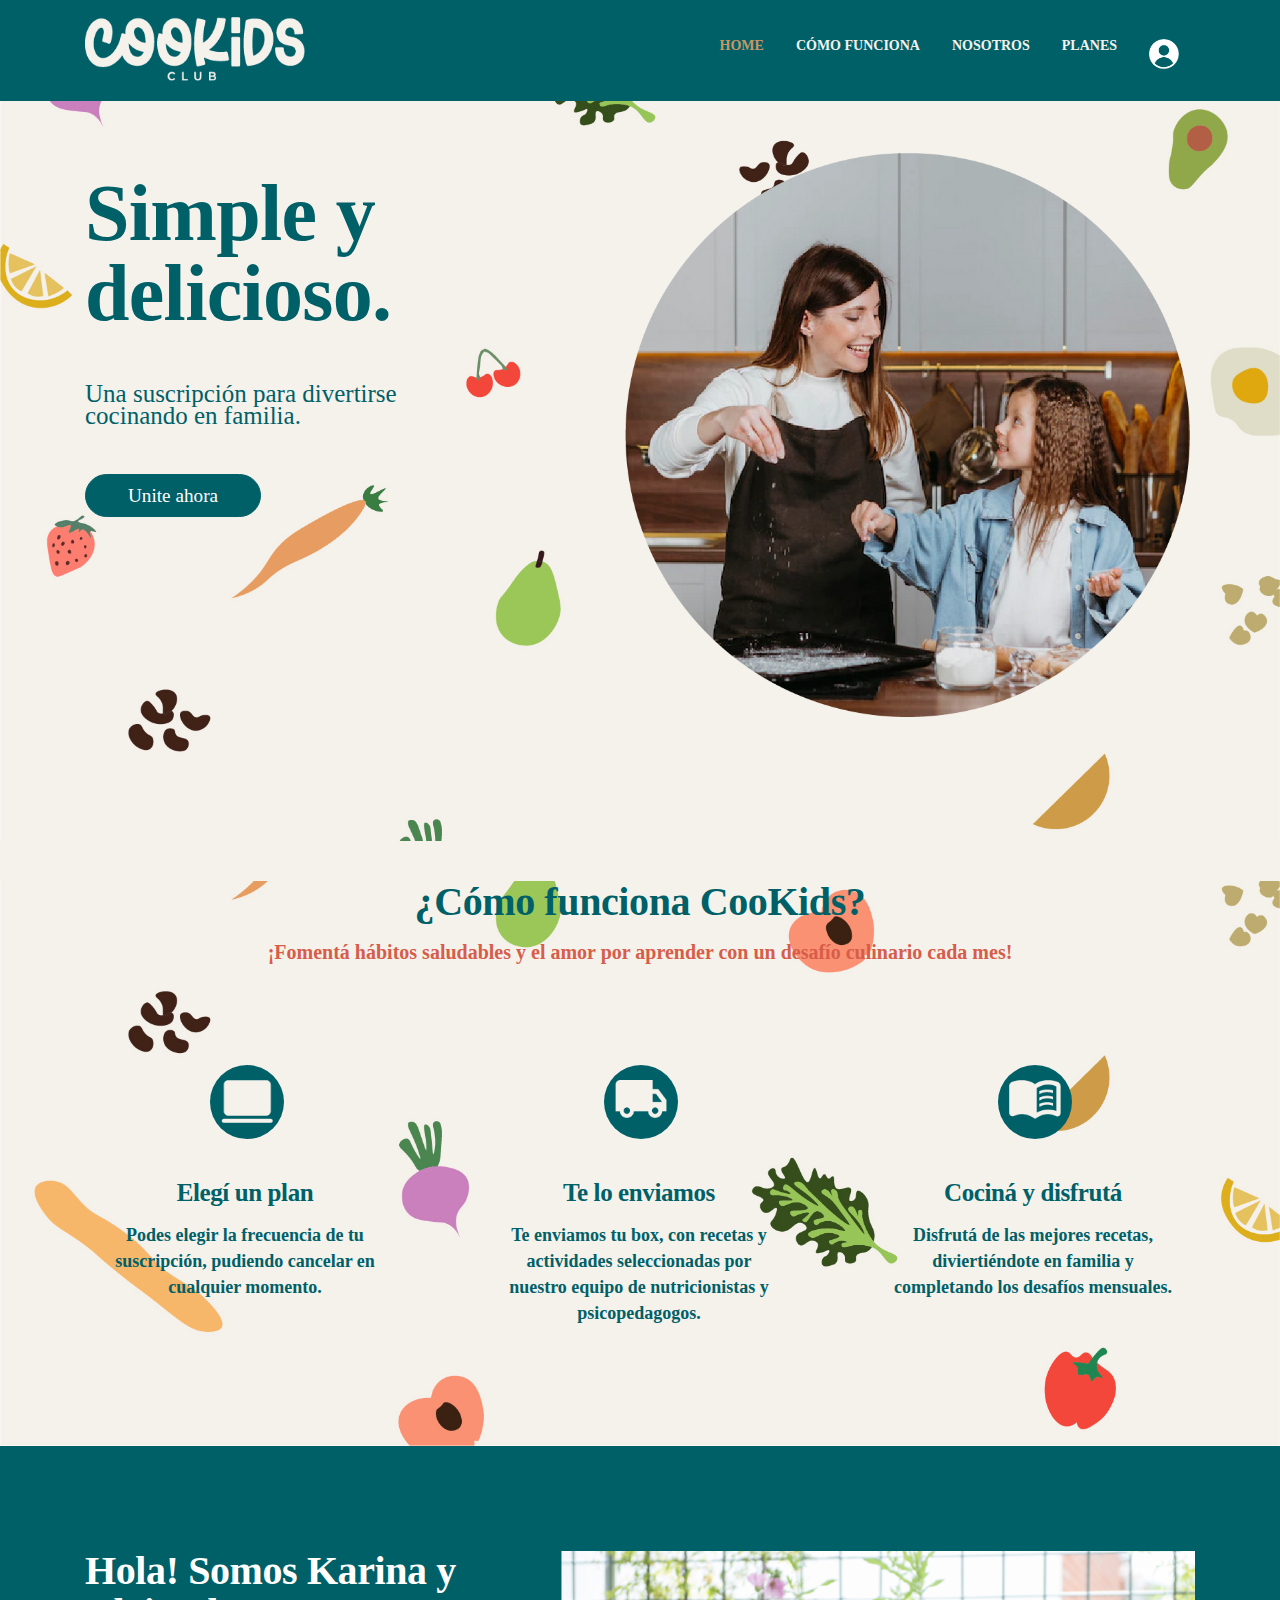
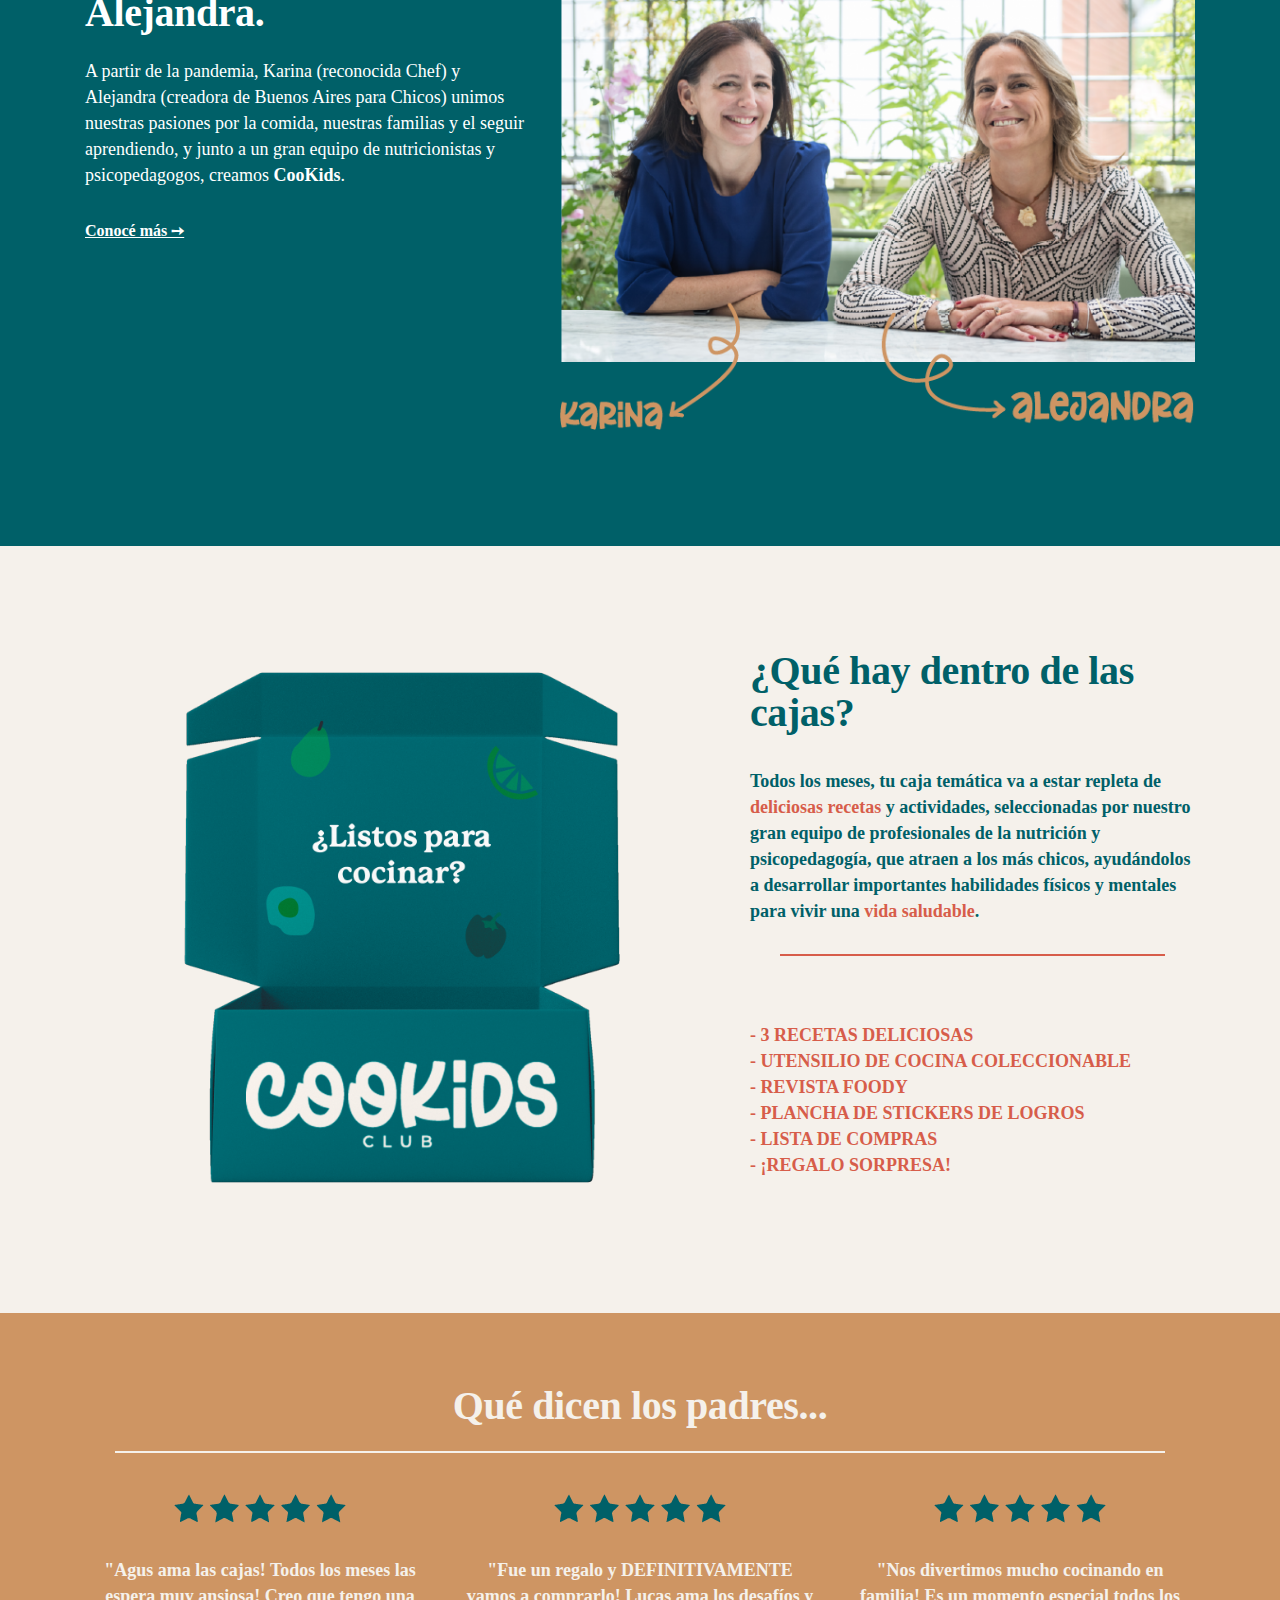
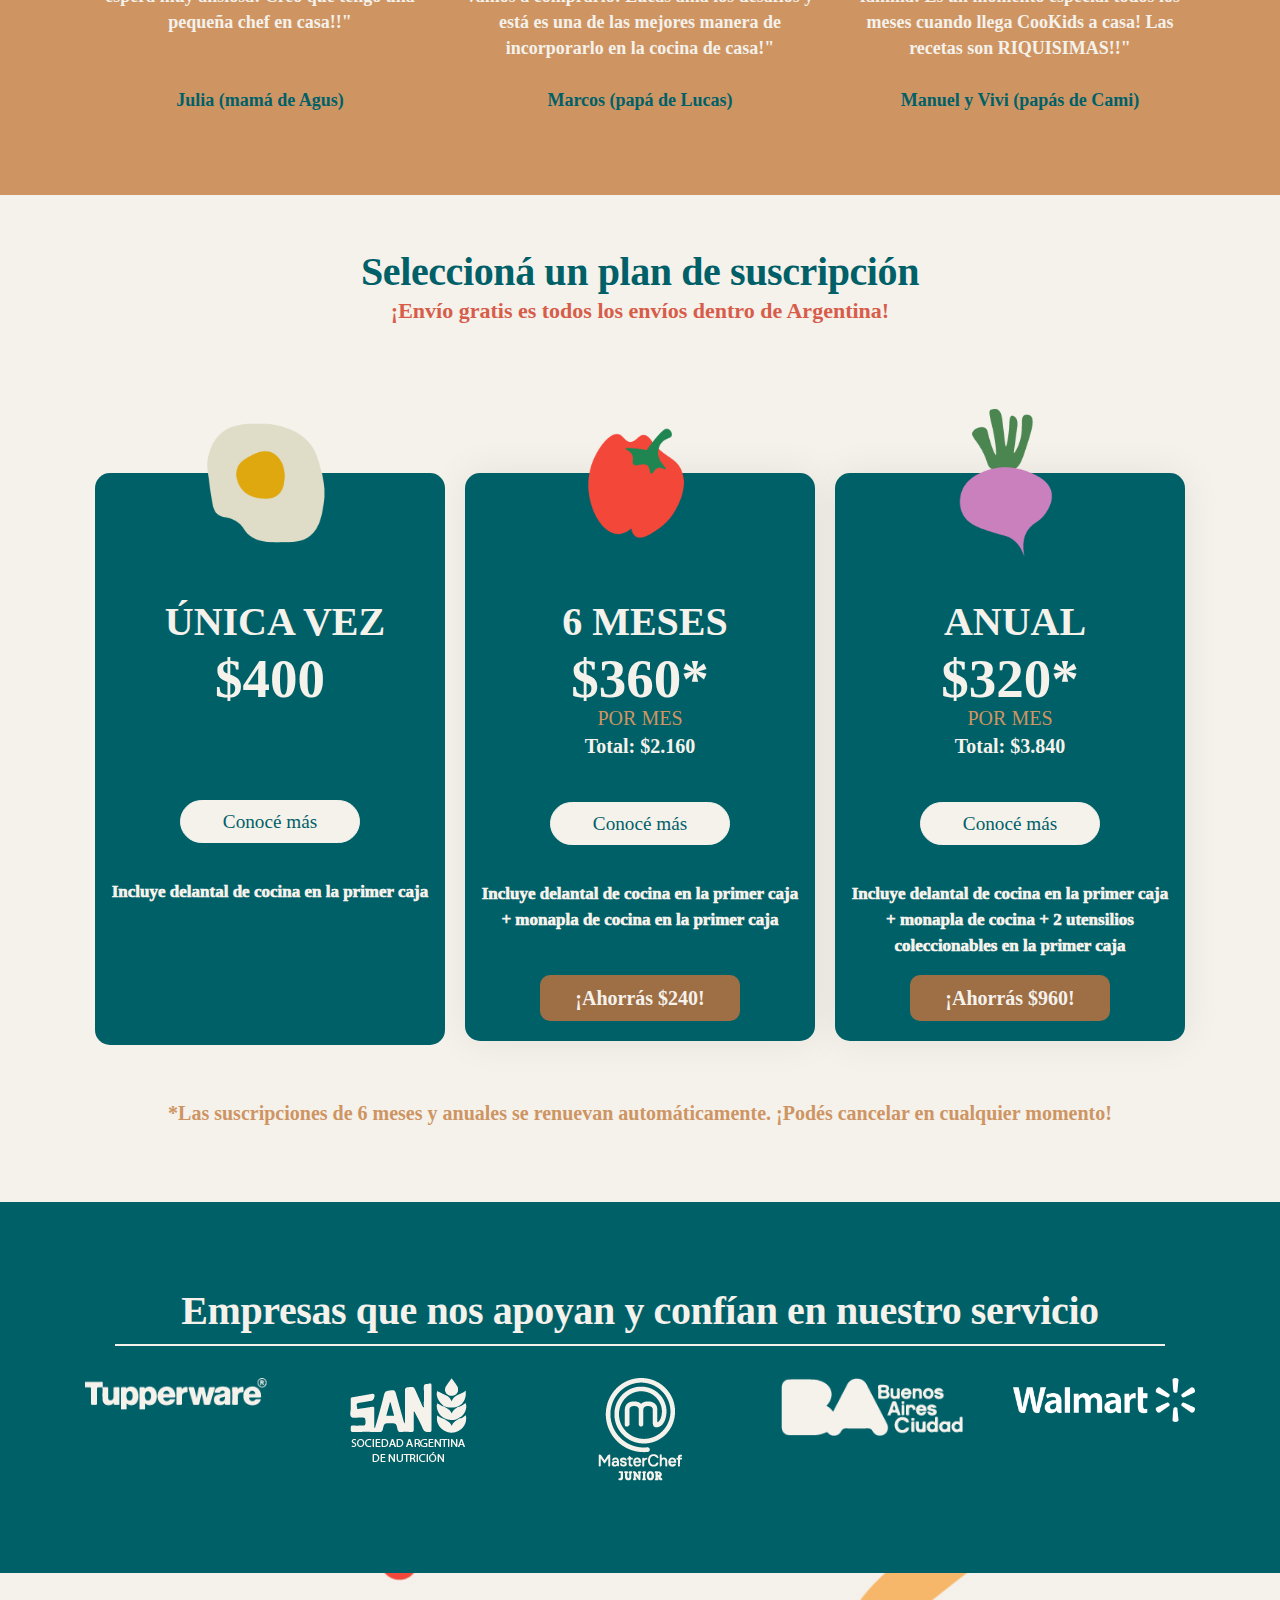
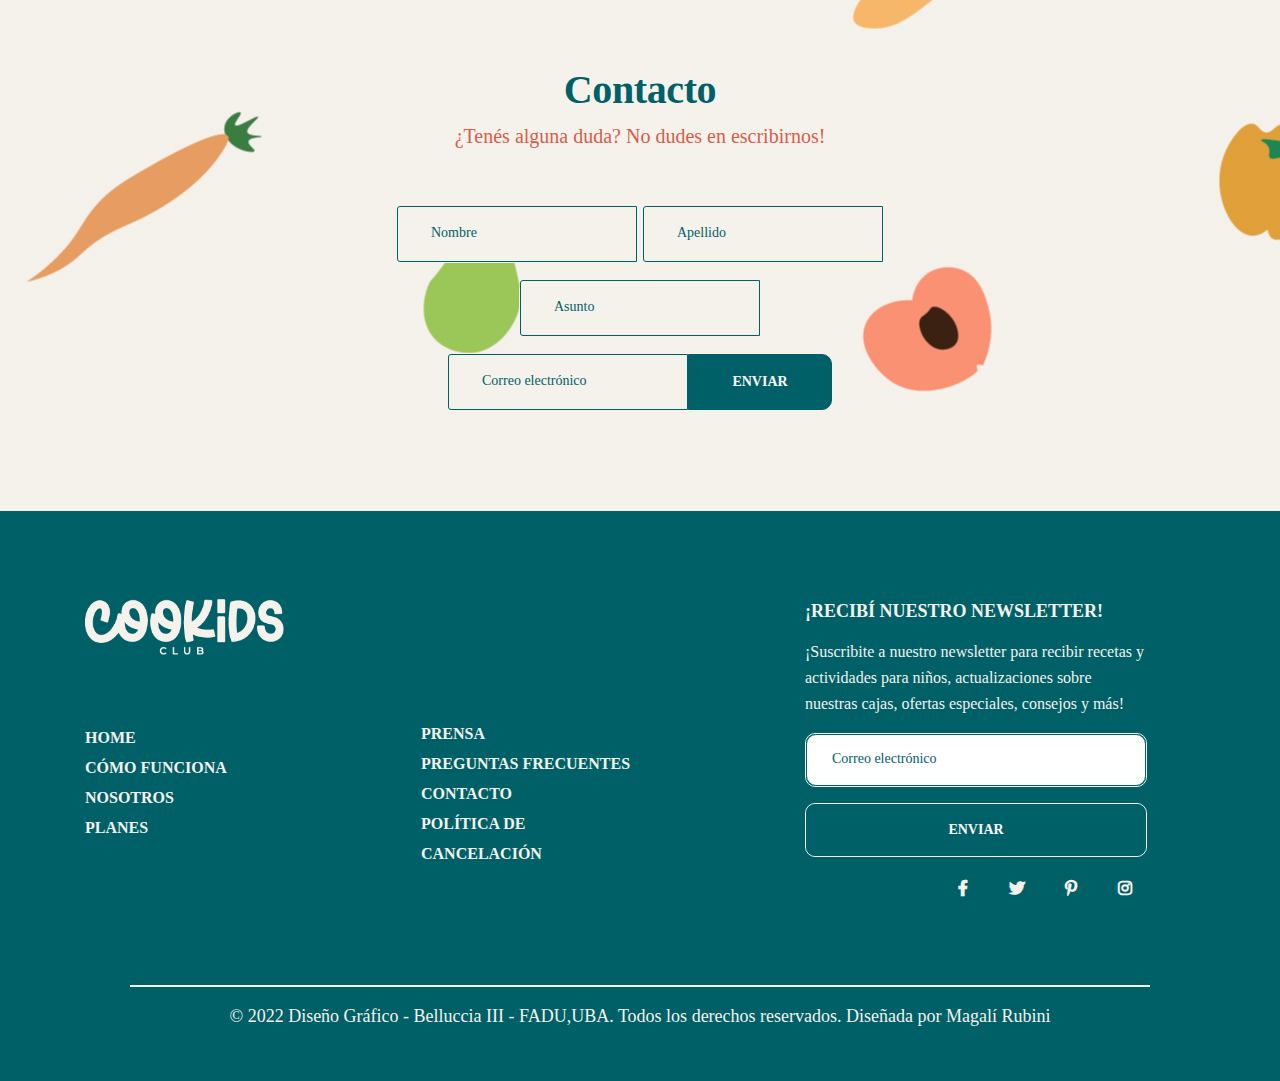
==== commit 9f05ff02: "V5 - 13/06" ====
--- a/css/styles.css
+++ b/css/styles.css
@@ -1231,8 +1231,10 @@
 	}
 
 	.single-pricing .save-box{
-		background-color: #ce9563;
+		background-color: #9e6e45;
 		font-family: "P22 Mackinac Pro";
+		font-weight: 600;
+		color: #f5f1eb;
 		font-size: 20px;
 		padding: 10px;
 		border-radius: 10px;
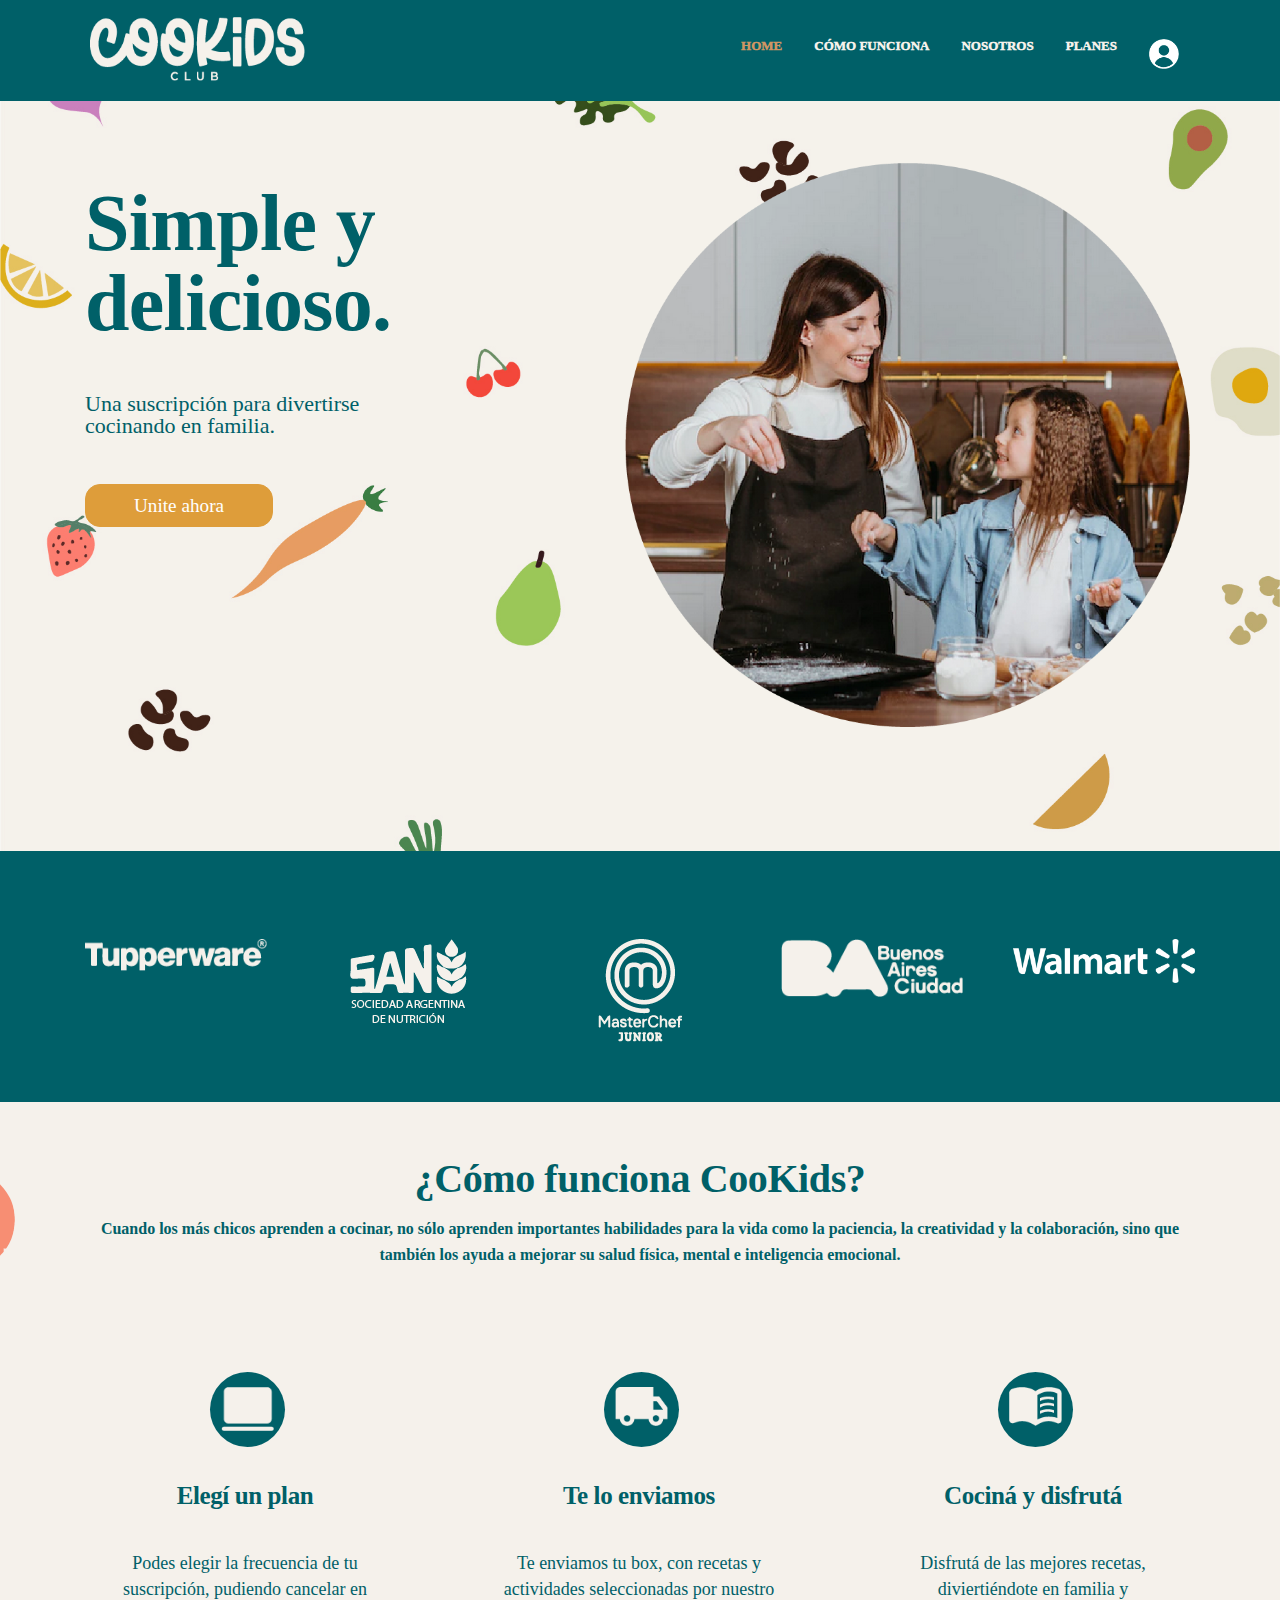
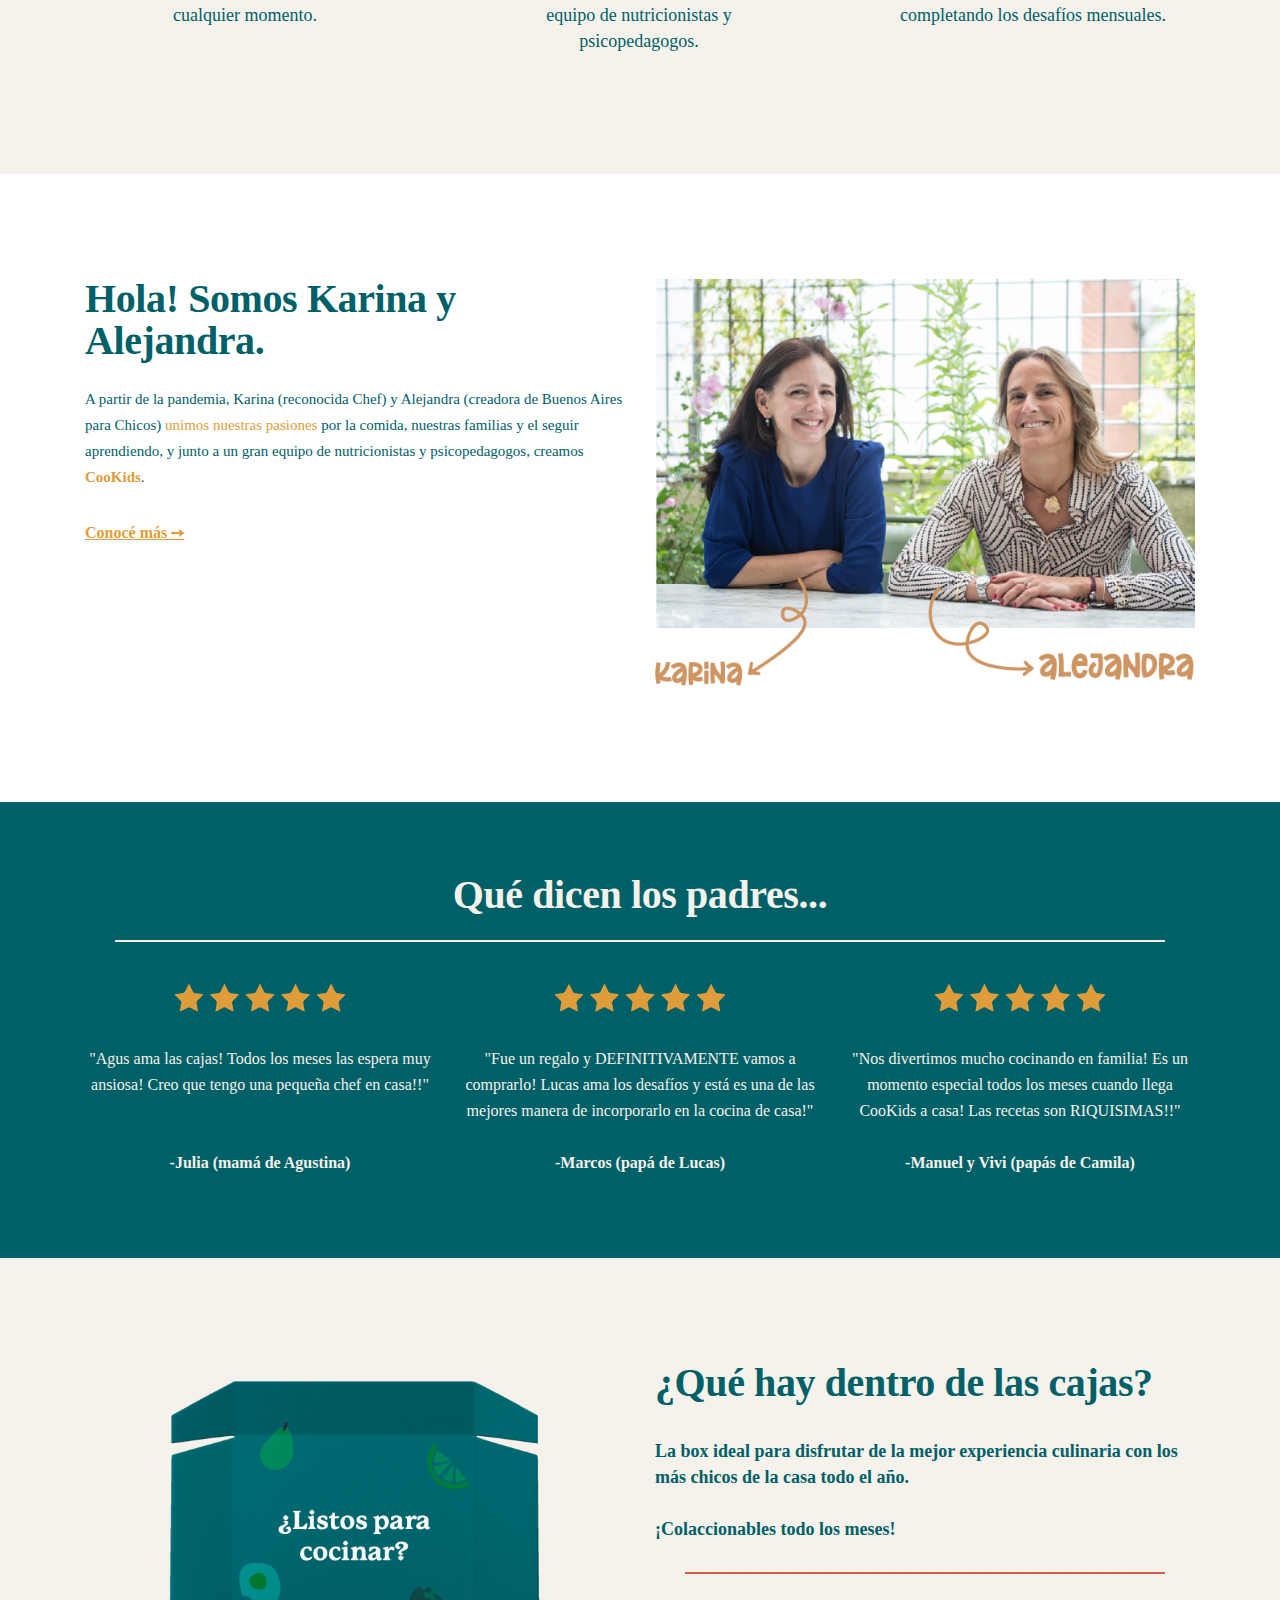
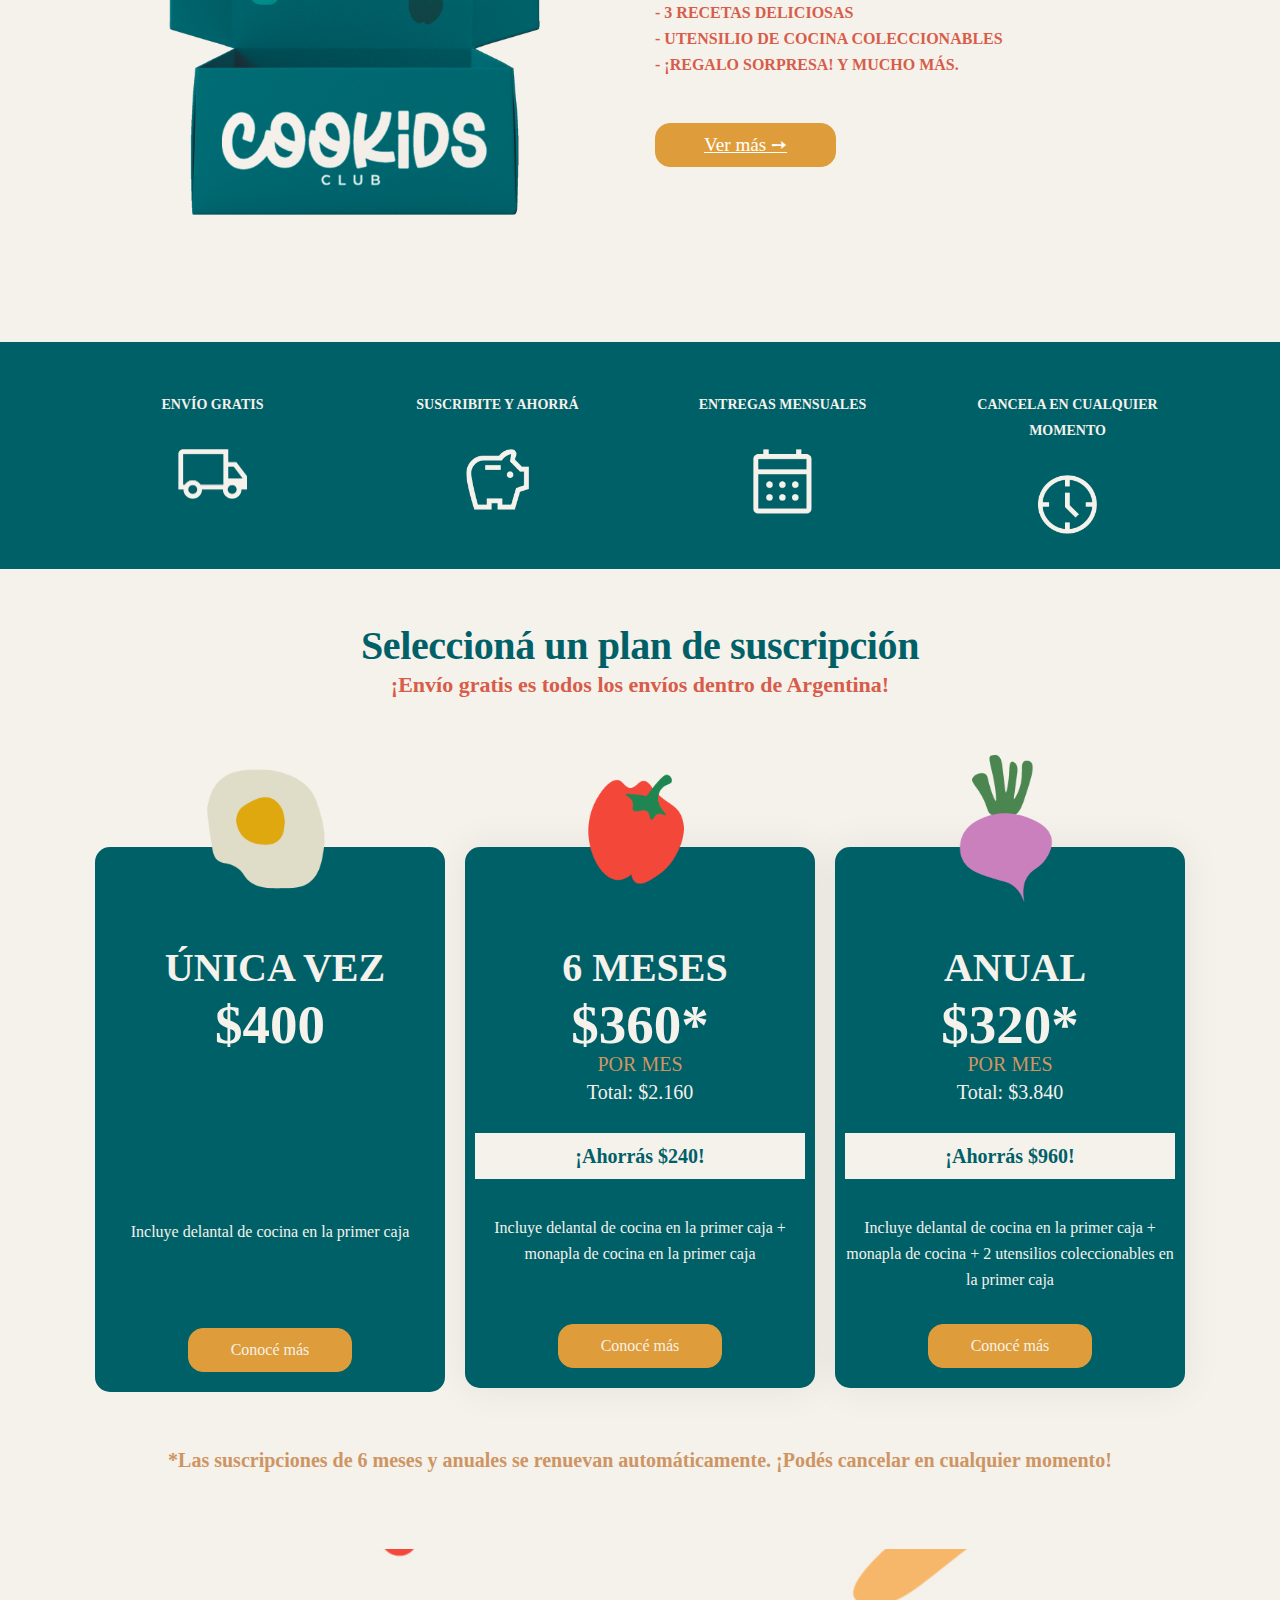
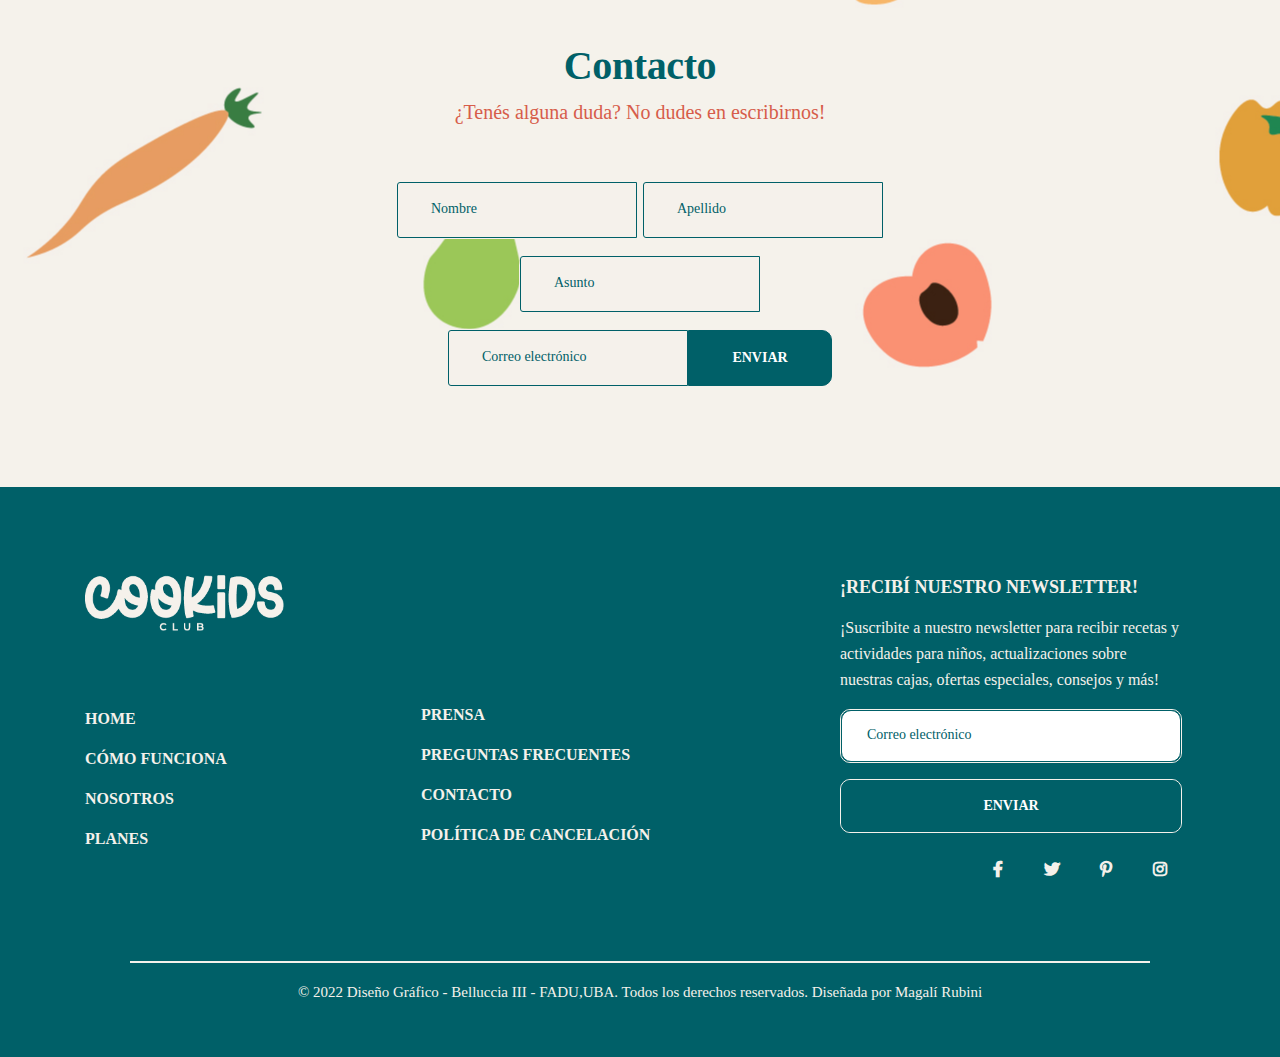
==== commit f3c7717e: "version6 - 13/06" ====
--- a/index.html
+++ b/index.html
@@ -19,7 +19,7 @@
     <meta name="twitter:card" content="summary_large_image"> <!-- to have large image post format in Twitter -->
 
     <!-- Webpage Title -->
-    <title>CooKids v5 13/06</title>
+    <title>CooKids v6 16/06</title>
 
     <!-- Styles -->
     <link rel="preconnect" href="https://fonts.gstatic.com">
@@ -92,7 +92,7 @@
     <!-- Header -->
     <header id="header" class="header">
         <div class="container">
-            <div class="row">
+            <div class="row-header">
                 <div class="col-lg-5">
                     <div class="text-container">
                         <h1 class="h1-large">Simple y <br> delicioso. </h1>
@@ -112,72 +112,111 @@
     </header> <!-- end of header -->
     <!-- end of header -->
 
-
-    <!-- Features -->
-    <div id="intro" class="cards-1">
+    <!-- Customers -->
+    <div class="slider-1">
         <div class="container">
             <div class="row">
                 <div class="col-lg-12">
-                    <h2 class="h2-heading">¿Cómo funciona CooKids?</h2>
-                    <p class="p-heading">¡Fomentá hábitos saludables y el amor por aprender con un desafío culinario
-                        cada mes!</p>
-                </div> <!-- end of col -->
-            </div> <!-- end of row -->
-            <div class="row">
-                <div class="col-lg-12">
-
-                    <!-- Card -->
-                    <div class="card">
-                        <div class="card-icon-wrapper">
-                            <div class="card-icon">
-                                <img src="images/Asset 31.png" alt="computer" width="70%">
-                            </div>
-                        </div>
-                        <div class="card-body">
-                            <h4 class="card-title">Elegí un plan</h4>
-                            <p>Podes elegir la frecuencia de tu suscripción, pudiendo cancelar en cualquier momento.</p>
-                            <!--<a class="read-more no-line" href="article.html">Learn more <span class="fas fa-long-arrow-alt-right"></span></a>-->
-                        </div>
-                    </div>
-                    <!-- end of card -->
-
-                    <!-- Card -->
-                    <div class="card">
-                        <div class="card-icon-wrapper">
-                            <div class="card-icon">
-                                <img src="images/Asset 32.png" alt="truck" width="70%">
-                            </div>
-                        </div>
-                        <div class="card-body">
-                            <h4 class="card-title">Te lo enviamos</h4>
-                            <p>Te enviamos tu box, con recetas y actividades seleccionadas por nuestro equipo de
-                                nutricionistas y psicopedagogos.</p>
-                            <!--<a class="read-more no-line" href="article.html">Learn more <span class="fas fa-long-arrow-alt-right"></span></a>-->
-                        </div>
-                    </div>
-                    <!-- end of card -->
-
-                    <!-- Card -->
-                    <div class="card">
-                        <div class="card-icon-wrapper">
-                            <div class="card-icon">
-                                <img src="images/Asset 33.png" alt="magazine" width="70%">
-                            </div>
-                        </div>
-                        <div class="card-body">
-                            <h4 class="card-title">Cociná y disfrutá</h4>
-                            <p>Disfrutá de las mejores recetas, diviertiéndote en familia y completando los desafíos
-                                mensuales.</p>
-                            <!--<a class="read-more no-line" href="article.html">Learn more <span class="fas fa-long-arrow-alt-right"></span></a>-->
-                        </div>
-                    </div>
-                    <!-- end of card -->
-
-                </div> <!-- end of col -->
-            </div> <!-- end of row -->
-        </div> <!-- end of container -->
-    </div> <!-- end of cards-1 -->
-    <!-- end of features -->
+                    <!-- Image Slider -->
+                    <div class="slider-container">
+                        <div class="swiper-container image-slider">
+                            <div class="swiper-wrapper">
+                                <div class="swiper-slide">
+                                    <img class="img-fluid" src="images/Asset 27.png" alt="alternative">
+                                </div>
+                                <div class="swiper-slide">
+                                    <img class="img-fluid" src="images/Asset 28.png" alt="alternative">
+                                </div>
+                                <div class="swiper-slide">
+                                    <img class="img-fluid" src="images/Asset 29.png" alt="alternative">
+                                </div>
+                                <div class="swiper-slide">
+                                    <img class="img-fluid" src="images/Asset 30.png" alt="alternative">
+                                </div>
+                                <div class="swiper-slide">
+                                    <img class="img-fluid" src="images/Walmart_blanco.webp" alt="alternative">
+                                </div>
+                            </div> <!-- end of swiper-wrapper -->
+                        </div> <!-- end of swiper container -->
+                    </div> <!-- end of slider-container -->
+                    <!-- end of image slider -->
+
+                </div> <!-- end of col -->
+            </div> <!-- end of row -->
+        </div> <!-- end of container -->
+    </div> <!-- end of slider-1 -->
+    <!-- end of customers -->
+    
+    
+
+        <!-- Features -->
+        <div id="intro" class="cards-1">
+            <div class="container">
+                <div class="row">
+                    <div class="col-lg-12">
+                        <h2 class="h2-heading">¿Cómo funciona CooKids?</h2>
+                        <p class="p-heading">Cuando los más chicos aprenden a cocinar, no sólo aprenden importantes habilidades para la vida como la paciencia, la creatividad y la colaboración, sino que también los ayuda a mejorar su salud física, mental e inteligencia emocional.</p>
+                            <div class="cards-1" style="width: 50%">
+                                <img class="cards-1-img-top-peach img-circle rounded-circle" src="images/Asset 40.png" alt="peach">
+                                    <div class="cards-1-block"></div>
+                            </div>
+                    </div> <!-- end of col -->
+                </div> <!-- end of row -->
+                <div class="row">
+                    <div class="col-lg-12">
+    
+                        <!-- Card -->
+                        <div class="card">
+                            <div class="card-icon-wrapper">
+                                <div class="card-icon">
+                                    <img src="images/Asset 31.png" alt="computer" width="70%">
+                                </div>
+                            </div>
+                            <div class="card-body">
+                                <h4 class="card-title">Elegí un plan</h4>
+                                <p>Podes elegir la frecuencia de tu suscripción, pudiendo cancelar en cualquier momento.</p>
+                                <!--<a class="read-more no-line" href="article.html">Learn more <span class="fas fa-long-arrow-alt-right"></span></a>-->
+                            </div>
+                        </div>
+                        <!-- end of card -->
+    
+                        <!-- Card -->
+                        <div class="card">
+                            <div class="card-icon-wrapper">
+                                <div class="card-icon">
+                                    <img src="images/Asset 32.png" alt="truck" width="70%">
+                                </div>
+                            </div>
+                            <div class="card-body">
+                                <h4 class="card-title">Te lo enviamos</h4>
+                                <p>Te enviamos tu box, con recetas y actividades seleccionadas por nuestro equipo de
+                                    nutricionistas y psicopedagogos.</p>
+                                <!--<a class="read-more no-line" href="article.html">Learn more <span class="fas fa-long-arrow-alt-right"></span></a>-->
+                            </div>
+                        </div>
+                        <!-- end of card -->
+    
+                        <!-- Card -->
+                        <div class="card">
+                            <div class="card-icon-wrapper">
+                                <div class="card-icon">
+                                    <img src="images/Asset 33.png" alt="magazine" width="70%">
+                                </div>
+                            </div>
+                            <div class="card-body">
+                                <h4 class="card-title">Cociná y disfrutá</h4>
+                                <p>Disfrutá de las mejores recetas, diviertiéndote en familia y completando los desafíos
+                                    mensuales.</p>
+                                <!--<a class="read-more no-line" href="article.html">Learn more <span class="fas fa-long-arrow-alt-right"></span></a>-->
+                            </div>
+                        </div>
+                        <!-- end of card -->
+    
+                    </div> <!-- end of col -->
+                </div> <!-- end of row -->
+            </div> <!-- end of container -->
+        </div> <!-- end of cards-1 -->
+        <!-- end of features -->
 
 
     <!-- Introduction 1 -->
@@ -185,17 +224,17 @@
         <div class="container">
             <div class="row">
 
-                <div class="col-lg-5">
+                <div class="col-lg-6">
                     <div class="text-container">
                         <h2>Hola! Somos Karina y Alejandra.</h2>
                         <p> A partir de la pandemia, Karina (reconocida Chef) y Alejandra (creadora de Buenos Aires para
-                            Chicos) unimos nuestras pasiones por la comida, nuestras familias y el seguir aprendiendo, y
-                            junto a un gran equipo de nutricionistas y psicopedagogos, creamos <b>CooKids</b>.
+                            Chicos) <span>unimos nuestras pasiones</span> por la comida, nuestras familias y el seguir aprendiendo, y
+                            junto a un gran equipo de nutricionistas y psicopedagogos, creamos <span><b>CooKids</b></span>.
                         </p>
-                        <a class="btn-solid-reg" href="sign-up.html"><u>Conocé más ➙</u></a>
+                        <a class="btn-solid-reg-1" href="sign-up.html"><u>Conocé más ➙</u></a>
                     </div> <!-- end of text-container -->
                 </div> <!-- end of col -->
-                <div class="col-lg-7">
+                <div class="col-lg-6">
                     <img class="img-fluid" src="images/Asset 20.png" alt="foto">
                 </div> <!-- end of col -->
             </div> <!-- end of row -->
@@ -203,83 +242,103 @@
     </div> <!-- end of basic-1 -->
     <!-- end of introduction -->
 
-    <!-- Introduction 2 -->
-    <div id="intro" class="basic-1-1">
-        <div class="container">
-            <div class="row">
-                <div class="col-lg-7">
-                    <img class="img-fluid" src="images/Asset 21.png" alt="caja">
-                </div> <!-- end of col -->
-                <div class="col-lg-5">
-                    <div class="text-container">
-                        <h2>¿Qué hay dentro de las cajas?</h2>
-                        <p>Todos los meses, tu caja temática va a estar repleta de
-                            <b>deliciosas recetas</b> y actividades, seleccionadas por
-                            nuestro gran equipo de profesionales de la nutrición y psicopedagogía, que atraen a los más
-                            chicos,
-                            ayudándolos a desarrollar importantes habilidades
-                            físicos y mentales para vivir una <b>vida saludable</b>.
-                            <hr class="separador-rojo">
-                        </p>
-                        <p class="parrafo-rojo">
-                            - 3 RECETAS DELICIOSAS
-                            <br>- UTENSILIO DE COCINA COLECCIONABLE
-                            <br>- REVISTA FOODY
-                            <br>- PLANCHA DE STICKERS DE LOGROS
-                            <br>- LISTA DE COMPRAS
-                            <br>- ¡REGALO SORPRESA!
-                        </p>
-                        <!-- <div>
-                            <a class="btn-solid-reg1" href="sign-up.html"><u>Ver más ➙</u></a>
-                        </div> -->
-                    </div> <!-- end of text-container -->
-                </div> <!-- end of col -->
-
-            </div> <!-- end of row -->
-        </div> <!-- end of container -->
-    </div> <!-- end of basic-1 -->
-    <!-- end of introduction -->
-
-
-    <!--====== que dicen los padres starts ======-->
-
-    <div id="intro" class="basic-1-2">
-        <div class="container">
-            <div class="row">
-                <div class="col-lg-12">
-                    <h2>Qué dicen los padres...</h2>
-                    <hr>
+ <!--====== que dicen los padres starts ======-->
+
+ <div id="intro" class="basic-1-2">
+    <div class="container">
+        <div class="row">
+            <div class="col-lg-12">
+                <h2>Qué dicen los padres...</h2>
+                <hr>
+            </div>
+            <div class="col-lg-4">
+                <div class="card-body1">
+                    <img src="images/Asset 49.png"> 
+                        <p>"Agus ama las cajas! Todos los meses las espera muy ansiosa! Creo que tengo una pequeña chef en casa!!"<br><br><br><b>-Julia (mamá de Agustina)</b></p>
+                    <!--<a class="read-more no-line" href="article.html">Learn more <span class="fas fa-long-arrow-alt-right"></span></a>-->
                 </div>
-                <div class="col-lg-4">
-                    <div class="card-body1">
-                        <img src="images/Asset 22.png"> 
-                        <p>"Agus ama las cajas! Todos los meses las espera muy ansiosa! Creo que tengo una pequeña chef en casa!!"<br><br><br><b>Julia (mamá de Agus)</b></p>
-                        <!--<a class="read-more no-line" href="article.html">Learn more <span class="fas fa-long-arrow-alt-right"></span></a>-->
-                    </div>
-
+
+            </div>
+            <div class="col-lg-4">
+                <div class="card-body1">
+                    <img src="images/Asset 49.png">
+                    <p>"Fue un regalo y DEFINITIVAMENTE vamos a comprarlo! Lucas ama los desafíos y está es una de las mejores manera de incorporarlo en la cocina de casa!"<br><br><b>-Marcos (papá de Lucas)</b></p>
+                    <!--<a class="read-more no-line" href="article.html">Learn more <span class="fas fa-long-arrow-alt-right"></span></a>-->
                 </div>
-                <div class="col-lg-4">
-                    <div class="card-body1">
-                        <img src="images/Asset 22.png">
-                        <p>"Fue un regalo y DEFINITIVAMENTE vamos a comprarlo! Lucas ama los desafíos y está es una de las mejores manera de incorporarlo en la cocina de casa!"<br><br><b>Marcos (papá de Lucas)</b></p>
-                        <!--<a class="read-more no-line" href="article.html">Learn more <span class="fas fa-long-arrow-alt-right"></span></a>-->
-                    </div>
-
+
+            </div>
+            <div class="col-lg-4">
+                <div class="card-body1">
+                    <img src="images/Asset 49.png">
+                    <p>"Nos divertimos mucho cocinando en familia! Es un momento especial todos los meses cuando llega CooKids a casa! Las recetas son RIQUISIMAS!!"<br><br><b>-Manuel y Vivi (papás de Camila)</b></p>
+                    <!--<a class="read-more no-line" href="article.html">Learn more <span class="fas fa-long-arrow-alt-right"></span></a>-->
                 </div>
-                <div class="col-lg-4">
-                    <div class="card-body1">
-                        <img src="images/Asset 22.png">
-                        <p>"Nos divertimos mucho cocinando en familia! Es un momento especial todos los meses cuando llega CooKids a casa! Las recetas son RIQUISIMAS!!"<br><br><b>Manuel y Vivi (papás de Cami)</b></p>
-                        <!--<a class="read-more no-line" href="article.html">Learn more <span class="fas fa-long-arrow-alt-right"></span></a>-->
-                    </div>
-
-                </div>
+
             </div>
         </div>
     </div>
-
-    <!--====== que dicen los padres ends ======-->
-
+</div>
+
+<!--====== que dicen los padres ends ======-->
+
+
+    <!-- Introduction 2 -->
+    <div id="intro" class="basic-1-1">
+        <div class="container">
+            <div class="row">
+                <div class="col-lg-6">
+                    <img class="img-fluid" src="images/Asset 21.png" alt="caja">
+                </div> <!-- end of col -->
+                <div class="col-lg-6">
+                    <div class="text-container">
+                        <h2>¿Qué hay dentro de las cajas?</h2>
+                        <p>La box ideal para disfrutar de la mejor experiencia culinaria con los más chicos de la casa todo el año.<br><br>¡Colaccionables todo los meses!</p>
+                            <hr class="separador-rojo">
+                        <p class="parrafo-rojo">
+                            - 3 RECETAS DELICIOSAS
+                            <br>- UTENSILIO DE COCINA COLECCIONABLES
+                            <br>- ¡REGALO SORPRESA! Y MUCHO MÁS.
+                        </p>
+                        <div>
+                            <a class="btn-solid-lg" href="sign-up.html"><u>Ver más ➙</u></a>
+                        </div>
+                    </div> <!-- end of text-container -->
+                </div> <!-- end of col -->
+
+            </div> <!-- end of row -->
+        </div> <!-- end of container -->
+    </div> <!-- end of basic-1 -->
+    <!-- end of introduction -->
+
+
+    <!--banner 4iconos-->
+    <div id="banner" class="banner">
+        <div class="container">
+            <div class="row">
+                <div class="col-lg-12">
+                </div>
+                    <div class="col-lg-3">
+                        <p class="title-banner">ENVÍO GRATIS</p>
+                        <img class="banner-photo" src="images/Asset 50.png" width="27%">
+                    </div>
+                    <div class="col-lg-3">
+                        <p class="title-banner">SUSCRIBITE Y AHORRÁ</p>
+                        <img class="banner-photo" src="images/Asset 51.png" width="25%">
+                    </div>
+                    <div class="col-lg-3">
+                        <p class="title-banner">ENTREGAS MENSUALES</p>
+                        <img class="banner-photo" src="images/Asset 52.png" width="23%">
+                    </div>
+                    <div class="col-lg-3">
+                        <p class="title-banner">CANCELA EN CUALQUIER MOMENTO</p>
+                        <img class="banner-photo" src="images/Asset 53.png" width="23%">
+                    </div>
+            </div>
+        </div>
+    </div>
+    <!--termina banner 4iconos-->
+
+   
     <!--====== pricing ======-->
 
     <section data-scroll-index="0" id="pricing" class="pricing-area pt-115">
@@ -308,14 +367,14 @@
                                         </div>
                                         <span class="price">$400</span>
                                     </div>
-                                    <span class="pormes"></span><br><br><br>
+                                    <span class="pormes"></span><br><br><br><br><br>
                                     <div class="pricing-list pt-20">
-                                        <div class="pricing-btn pt-70">
+                                            <p class="cards-body"> 
+                                                <br>Incluye delantal de cocina en la primer caja<br><br><br>
+                                            </p>
+                                            <div class="pricing-btn pt-70">
                                             <a class="main-btn main-btn-2" href="sign-up.html">Conocé más</a>
-                                        </div> 
-                                            <p class="cards-body"> 
-                                                <br>Incluye delantal de cocina en la primer caja<br><br><br><br><br>
-                                            </p>
+                                        </div>
                                     </div>
                                 </div> <!-- single pricing -->
                             </div>
@@ -336,17 +395,18 @@
                                         </div>
                                         <span class="pormes">POR MES</span><br>
                                             <span class="total">Total: $2.160</span><br><br>
+                                        <div class="save-box">
+                                            ¡Ahorrás $240!
+                                        </div>
                                         <div class="pricing-list pt-20">
-                                            <div class="pricing-btn pt-70">
-                                                <a class="main-btn main-btn-2" href="sign-up.html">Conocé más</a>
-                                            </div> 
                                                 <p class="cards-body"> 
                                                     <br>Incluye delantal de cocina en la primer caja + monapla de cocina en la primer caja<br><br> 
                                                 </p>
+                                                <div class="pricing-btn pt-70">
+                                                <a class="main-btn main-btn-2" href="sign-up.html">Conocé más</a>
+                                                </div>
                                         </div>
-                                        <div class="save-box">
-                                            ¡Ahorrás $240!
-                                        </div>
+                                        
                                     </div> <!-- single pricing -->
                                 </div>
 
@@ -366,17 +426,18 @@
                                             </div>
                                             <span class="pormes">POR MES</span><br>
                                             <span class="total">Total: $3.840</span><br><br>
+                                            <div class="save-box">
+                                                ¡Ahorrás $960!
+                                            </div>
                                             <div class="pricing-list pt-20">
-                                                <div class="pricing-btn pt-70">
-                                                    <a class="main-btn main-btn-2" href="sign-up.html">Conocé más</a>
-                                                </div> 
                                                     <p class="cards-body"> 
                                                        <br>Incluye delantal de cocina en la primer caja + monapla de cocina + 2 utensilios coleccionables en la primer caja 
                                                     </p>
+                                                    <div class="pricing-btn pt-70">
+                                                    <a class="main-btn main-btn-2" href="sign-up.html">Conocé más</a>
+                                                    </div>
                                             </div>
-                                            <div class="save-box">
-                                                ¡Ahorrás $960!
-                                            </div>
+                                            
                                         </div> <!-- single pricing -->
                                     </div>
                     <p class="pricing-body">*Las suscripciones de 6 meses y anuales se renuevan automáticamente. ¡Podés cancelar en cualquier momento!</p>
@@ -388,44 +449,7 @@
 
 
 
-    <!-- Customers -->
-    <div class="slider-1">
-        <div class="container">
-            <div class="row">
-                <div class="col-lg-12">
-                    <h4>Empresas que nos apoyan y confían en nuestro servicio</h4>
-                    <hr>
-
-                    <!-- Image Slider -->
-                    <div class="slider-container">
-                        <div class="swiper-container image-slider">
-                            <div class="swiper-wrapper">
-                                <div class="swiper-slide">
-                                    <img class="img-fluid" src="images/Asset 27.png" alt="alternative">
-                                </div>
-                                <div class="swiper-slide">
-                                    <img class="img-fluid" src="images/Asset 28.png" alt="alternative">
-                                </div>
-                                <div class="swiper-slide">
-                                    <img class="img-fluid" src="images/Asset 29.png" alt="alternative">
-                                </div>
-                                <div class="swiper-slide">
-                                    <img class="img-fluid" src="images/Asset 30.png" alt="alternative">
-                                </div>
-                                <div class="swiper-slide">
-                                    <img class="img-fluid" src="images/Walmart_blanco.webp" alt="alternative">
-                                </div>
-                            </div> <!-- end of swiper-wrapper -->
-                        </div> <!-- end of swiper container -->
-                    </div> <!-- end of slider-container -->
-                    <!-- end of image slider -->
-
-                </div> <!-- end of col -->
-            </div> <!-- end of row -->
-        </div> <!-- end of container -->
-    </div> <!-- end of slider-1 -->
-    <!-- end of customers -->
-
+    
     <!-- Newsletter -->
     <div class="form-1">
         <div class="container">
--- a/css/styles.css
+++ b/css/styles.css
@@ -119,6 +119,7 @@
 
 .p-detalle{
 	text-align: center;
+	font-family: "Raleway Medium";
 }
 
 .p-detalle{
@@ -220,10 +221,8 @@
 	display: inline-block;
 	color: #006068;
 	font-weight: 600;
-	font-size: 16px;
-	line-height: 0;
-	padding-top: 70px;
-	text-decoration: none;
+	font-size: 20px;
+	padding-top: 10px;
 	transition: all 0.2s;
 }
 
@@ -237,12 +236,13 @@
 .btn-solid-lg {
 	display: inline-block;
 	margin-top: 15px;
-	padding: 1.3rem 2.625rem 1.3rem 2.625rem;
-	border: 1px solid #006068;
-	border-radius: 32px;
-	background-color: #006068;
+	padding: 1.3rem 3rem 1.3rem 3rem;
+	border: 1px solid #de9d3a;
+	border-radius: 15px;
+	background-color: #de9d3a;
 	color: #ffffff;
 	font-weight: 500;
+	font-family: "Raleway ExtraBold";
 	font-size: 1.2rem;
 	line-height: 0;
 	text-decoration: none;
@@ -250,9 +250,9 @@
 }
 
 .btn-solid-lg:hover {
-	border: 1px solid #006068;
+	border: 1px solid #de9d3a;
 	background-color: transparent;
-	color: #006068; /* needs to stay here because of the color property of a tag */
+	color: #de9d3a; /* needs to stay here because of the color property of a tag */
 	text-decoration: none;
 }
 
@@ -526,6 +526,7 @@
 .navbar .logo-image img {
     width: 220px;
 	height: 64px;
+	padding-left: 5px;
 }
 
 .navbar .logo-text {
@@ -538,7 +539,7 @@
 
 .offcanvas-collapse {
 	position: fixed;
-	top: 3.25rem; /* adjusts the height between the top of the page and the offcanvas menu */
+	top: 5.25rem; /* adjusts the height between the top of the page and the offcanvas menu */
 	bottom: 0;
 	left: 100%;
 	width: 100%;
@@ -567,8 +568,7 @@
 	padding-top: 1.3rem;
 	padding-bottom: 0.625rem;
 	color: #f5f1eb;
-	font-family: "Tw Cen TM";
-	font-weight: 700;
+	font-family: "Raleway";
 	font-size: 14px;
 	text-decoration: none;
 	transition: all 0.2s ease;
@@ -676,9 +676,10 @@
 	margin-bottom: 2rem;
 	margin-top: 50px;
 	color: #006068;
-	font-family: "Tw Cen MT";
-	font-size: 25px;
+	font-family: "Raleway Medium";
+	font-size: 22px;
 	line-height: 22px;
+	text-align: left;
 }
 
 .header .btn-solid-lg {
@@ -691,8 +692,8 @@
 /*    Customers     */
 /********************/
 .slider-1 {
-	padding-top: 2rem;
-	padding-bottom: 3rem;
+	padding-top: 1rem;
+	padding-bottom: 1rem;
 	text-align: center;
 	background-color: #006068;
 }
@@ -716,23 +717,36 @@
 /*     Introduction 1   */
 /************************/
 .basic-1 {
-	background-color: #006068;
+	background-color: #ffffff;
 	padding-top: 4rem;
 	padding-bottom: 6rem;
 }
 
 .basic-1 h2 {
-	color: #ffffff;
+	color: #006068;
 }
 
 .basic-1 p{
-	color: white;
-	font-size: 18px;
+	color: #006068;
+	font-family: "Raleway Medium";
+	font-size: 15px;
 	font-weight: 500;
+	text-align: left;
+}
+
+.basic-1 span{
+	color: #de9d3a;
+	font-family: "Raleway Semibold";
 }
 
 .basic-1 b{
 	font-family: "Jasmine Bloom";
+}
+
+.basic-1 .btn-solid-reg-1{
+	color: #de9d3a;
+	font-family: "Raleway Medium";
+	font-weight: 600;
 }
 
 .basic-1 img {
@@ -764,9 +778,11 @@
 
 .basic-1-1 p{
 	color: #006068;
+	font-family: "Raleway Medium";
 	font-size: 18px;
 	font-weight: 800;
 	padding-top: 10px;
+	text-align: left;
 }
 
 .basic-1-1 b{
@@ -781,7 +797,10 @@
 
 .basic-1-1 .parrafo-rojo {
 	color:#d75d4a;
+	font-family: "Raleway Medium";
 	font-weight: 600;
+	font-size: 16px;
+	padding-top: 10px;
 
 }
 
@@ -800,13 +819,38 @@
 
 .basic-1-1 p {
 	margin-bottom: 1.875rem;
+}
+
+/************************/
+/*    Banner 4iconos    */
+/************************/
+.banner{
+	background-color: #006068;
+	padding-top: 10px;
+	padding-bottom: 15px;
+}
+
+.banner .title-banner{
+	color: #f5f1eb;
+	font-family: "Raleway ExtraBold";
+	font-weight: 600;
+	font-size: 14px;
+	text-align: center;
+	padding-bottom: 5px;
+
+}
+
+.banner img{
+	display: block;
+	margin: auto;
+	padding-top: 10px;
 }
 
 /************************/
 /* Que dicen los padres */
 /************************/
 .basic-1-2 {
-	background-color: #ce9563;
+	background-color: #006068;
 	padding-top: 2rem;
 	padding-bottom: 2rem;
 }
@@ -821,14 +865,15 @@
 
 .basic-1-2 p{
 	color: #f5f1eb;
-	font-size: 18px;
-	font-weight: 600;
+	font-size: 16px;
 	padding-top: 10px;
 	text-align: center;
+	font-family: "Raleway Medium";
 }
 
 .basic-1-2 b{
-	color: #006068;
+	color: #f5f1eb;
+	font-family: "Raleway Medium";
 }
 
 .basic-1-2 .img{
@@ -836,7 +881,7 @@
 }
 
 .basic-1-2 b{
-	color: #006068;
+	color: #f5f1eb;
 	height: 2px;
 }
 
@@ -871,9 +916,10 @@
 /*     Features     */
 /********************/
 .cards-1 {
-	padding-top: 0rem;
+	padding-top: 1rem;
 	padding-bottom: 1rem;
-	background-image: url(../images/Asset\ 19-100.jpg);
+	background-image: url(../images/Asset\ 19-10.jpg);
+	background-color: #f5f1eb;
 	background-size: 100%;
 	background-position-y: bottom;
 	background-origin: border-box;
@@ -887,13 +933,54 @@
 	font-size: 40px;
 }
 
+.cards-1 .h2-heading b{
+	font-family: "Jasmine Bloom";
+}
+
 .cards-1 .p-heading {
 	margin-bottom: 0rem;
+	color: #006068;
+	font-family: "Raleway Medium";
+	text-align: center;
+	font-size: 16px;
+	font-weight: 600;
+}
+
+.cards-1 .h2-body b{
 	color: #d75d4a;
-	font-family: "P22 Mackinac Pro";
-	text-align: center;
-	font-size:20px;
-	font-weight: 600;
+}
+
+.cards-1-img-top-peach {
+	position: absolute;
+	top: 12px;
+	left: -11%;
+	margin-left: -30px;
+	width: 100px !important;
+	height: 100px;
+}
+
+.cards-1-img-top-lemon {
+	position: absolute;
+	top: 175px;
+	left: -1%;
+	margin-left: -30px;
+	width: 100px !important;
+	height: 100px;
+}
+
+.cards-1-img-top-palta {
+	position: absolute;
+	top: 175px;
+	left: -1%;
+	margin-left: -3px;
+	width: 100px !important;
+	height: 100px;
+}
+
+.cards-1 .cards-1-p{
+	color: #006068;
+	font-family: "Raleway Medium";
+	font-size: 18px;
 }
 
 .cards-1 .card {
@@ -907,9 +994,13 @@
 	border-left: 0px solid #8D80FF;
 }
 
+.cards-1 .cards-icon {
+	text-align: center;
+}
+
 .cards-1 .card-icon {
-	width: 74px;
-	height: 74px;
+	width: 75px;
+	height: 75px;
 	border-radius: 50%;
 	background-color: #006068;
 	text-align: center;
@@ -924,9 +1015,10 @@
 }
 
 
-.cards-1 .card-body {
+.cards-1 .card-body p{
 	padding-top: 25px;
 	text-align: center;
+	
 }
 
 .cards-1 .card-title {
@@ -939,8 +1031,8 @@
 
 .cards-1 .card-body p {
 	color: #006068;
+	font-family: "Raleway Medium";
 	font-size: 18px;
-	font-weight: 600;
 }
 
 .cards-1 .read-more {
@@ -1231,14 +1323,13 @@
 	}
 
 	.single-pricing .save-box{
-		background-color: #9e6e45;
+		background-color: #f5f1eb;
 		font-family: "P22 Mackinac Pro";
 		font-weight: 600;
-		color: #f5f1eb;
+		color: #006068;
 		font-size: 20px;
 		padding: 10px;
-		border-radius: 10px;
-		width: 200px;
+		width: 100%;
 		display: inline-block;
 	}
 
@@ -1269,15 +1360,15 @@
 	.pormes {
 		color: #ce9563;
 		font-family: "P22 Mackinac Pro";
-		font-weight: 100;
+		font-weight: 200;
 		font-size: 20px;
 	}
 
 	.total{
 		color: #f5f1eb;
-		font-family: "Tw Cen TM";
+		font-family: "Raleway Medium";
 		font-size: 20px;
-		font-weight: 600;
+		font-weight: 400;
 	}
 
 	.card-img-top {
@@ -1290,15 +1381,14 @@
 	}
 		  
 	.card {
-		margin-top: 30px;
+		margin-top: 2px;
 		padding-top: 30px;
 	}
 
 	.pricing-list .cards-body {
 		color: #f5f1eb;
-		font-family: "Tw Cen TM";
-		font-weight: 1000;
-		font-size: 17px;
+		font-family: "Raleway Medium";
+		font-size: 16px;
 		margin-top: 10px;
 	}
 	
@@ -1358,25 +1448,24 @@
 	 	 color: black;
 	  	margin-top: 20px; }
 
-
-
 	  .single-pricing .pricing-btn .main-btn.main-btn-2 {
 		display: inline-block;
 		margin-top: 15px;
 		padding: 1.3rem 2.625rem 1.3rem 2.625rem;
-		border: 1px solid #f5f1eb;
-		border-radius: 32px;
-		background-color: #f5f1eb;
-		color: #006068;
+		border: 1px solid #de9d3a;
+		border-radius: 15px;
+		background-color: #de9d3a;
+		color: #f5f1eb;
 		font-weight: 500;
-		font-size: 1.2rem;
+		font-family: "Raleway Medium";
+		font-size: 16px;
 		line-height: 0;
 		text-decoration: none;
 		transition: all 0.2s; 
 		}
 
 		.single-pricing .pricing-btn .main-btn.main-btn-2:hover {
-			border: 2px solid #f5f1eb;
+			border: 2px solid #de9d3a;
 			background-color: transparent;
 			color: #f5f1eb; /* needs to stay here because of the color property of a tag */
 			text-decoration: none;
@@ -1533,16 +1622,16 @@
 
 .footer .p-copy{
 	color: #f5f1eb;
-	font-size: 18px;
+	font-size: 15px;
 	text-align: center;
 }
 
 .footer a {
 	color: #f5f1eb;
-	font-family: "Tw Cen TM";
+	font-family: "Raleway Medium";
 	font-weight: 600;
 	font-size: 16px;
-	line-height: 30px;
+	line-height: 40px;
 	text-decoration: none;
 }
 
@@ -1816,6 +1905,17 @@
 		margin-left: auto;
 	}
 
+	.h2-body {
+		color: #006068;
+		text-align: center;
+		font-family: "Raleway SemiBold";
+		font-weight: 600;
+	}
+
+	.h2-body b{
+		font-weight: 600;
+	}
+
 	.p-heading1 {
 		font-family: "P22 Mackinac Pro";
 		color: #d75d4a;
@@ -1866,12 +1966,11 @@
 	}
 	
 	.navbar .nav-item .nav-link {
-		font-family: "Tw Cem TM";
+		font-family: "Raleway Medium";
 		padding-right: 1rem;
 		padding-left: 1rem;
 		color: #f5f1eb;
-		font-size: 14px;
-		font-weight: 900;
+		font-size: 13px;
 	}
 	
 
@@ -2032,7 +2131,7 @@
 	
 	.footer .footer-col.second {
 		display: inline-block;
-		width: 220px;
+		width: 255px;
 		margin-right: 1.75rem;
 		vertical-align: top;
 	}
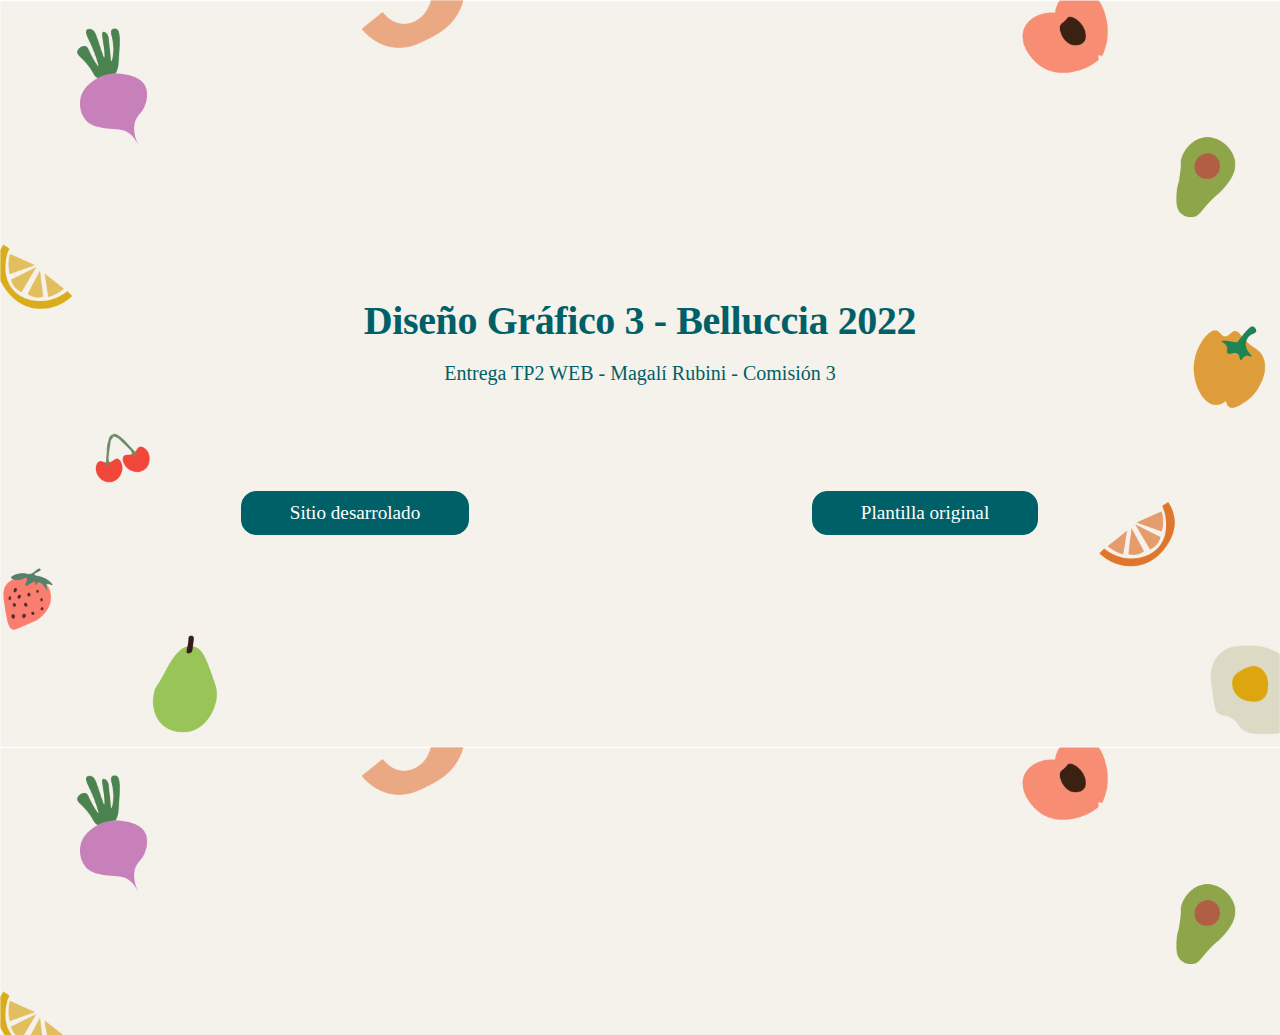
==== commit 15c91c54: "Entrega final tp2" ====
--- a/index.html
+++ b/index.html
@@ -1,25 +1,14 @@
 <!DOCTYPE html>
 <html lang="en">
+<head>
+    <meta charset="UTF-8">
+    <meta http-equiv="X-UA-Compatible" content="IE=edge">
+    <meta name="viewport" content="width=device-width, initial-scale=1.0">
 
-<head>
-    <meta charset="utf-8">
-    <meta name="viewport" content="width=device-width, initial-scale=1, shrink-to-fit=no">
+    <title>DG3 - CooKids - Magalí Rubini</title>
 
-    <!-- SEO Meta Tags -->
-    <meta name="description" content="Your description">
-    <meta name="author" content="Your name">
-
-    <!-- OG Meta Tags to improve the way the post looks when you share the page on Facebook, Twitter, LinkedIn -->
-    <meta property="og:site_name" content="" /> <!-- website name -->
-    <meta property="og:site" content="" /> <!-- website link -->
-    <meta property="og:title" content="" /> <!-- title shown in the actual shared post -->
-    <meta property="og:description" content="" /> <!-- description shown in the actual shared post -->
-    <meta property="og:image" content="" /> <!-- image link, make sure it's jpg -->
-    <meta property="og:url" content="" /> <!-- where do you want your post to link to -->
-    <meta name="twitter:card" content="summary_large_image"> <!-- to have large image post format in Twitter -->
-
-    <!-- Webpage Title -->
-    <title>CooKids v6 16/06</title>
+    <!-- Favicon  -->
+    <link rel="icon" href="images/Asset 12.png">
 
     <!-- Styles -->
     <link rel="preconnect" href="https://fonts.gstatic.com">
@@ -30,559 +19,26 @@
     <link href="css/swiper.css" rel="stylesheet">
     <link href="css/magnific-popup.css" rel="stylesheet">
     <link href="css/styles.css" rel="stylesheet">
-
-    <!-- Favicon  -->
-    <link rel="icon" href="images/Asset 12.png">
 </head>
 
-<body data-spy="scroll" data-target=".fixed-top">
-
-    <!-- Navigation -->
-    <nav class="navbar navbar-expand-lg fixed-top navbar-light">
-        <div class="container">
-
-            <!-- Text Logo - Use this if you don't have a graphic logo -->
-            <!-- <a class="navbar-brand logo-text page-scroll" href="index.html">CooKids</a> -->
-
-            <!-- Image Logo -->
-            <a class="navbar-brand logo-image" href="index.html"><img src="images/Asset 11.png" alt="Cookids"></a>
-
-            <button class="navbar-toggler p-0 border-0" type="button" data-toggle="offcanvas">
-                <img class="navbar-toggler-icon" src="images/boton.png">
-            </button>
-
-            <div class="navbar-collapse offcanvas-collapse" id="navbarsExampleDefault">
-                <ul class="navbar-nav ml-auto">
-                    <li class="nav-item">
-                        <a class="nav-link page-scroll" href="#header">HOME<span class="sr-only">(current)</span></a>
-                    </li>
-                    <li class="nav-item">
-                        <a class="nav-link page-scroll" href="#intro">CÓMO FUNCIONA</a>
-                    </li>
-                    <li class="nav-item">
-                        <a class="nav-link page-scroll" href="#us">NOSOTROS</a>
-                    </li>
-                    <li class="nav-item">
-                        <a class="nav-link page-scroll" href="#pricing">PLANES</a>
-                    </li>
-                    <li class="nav-item">
-                        <a class="nav-link page-scroll" href="sign-up.html"><img src="images/Asset 3.png" alt="Log in"
-                                height="30px"></a>
-                    </li>
-                    <!--<li class="nav-item dropdown">
-                        <a class="nav-link dropdown-toggle" href="#" id="dropdown01" data-toggle="dropdown" aria-haspopup="true" aria-expanded="false">Drop</a>
-                        <div class="dropdown-menu" aria-labelledby="dropdown01">
-                            <a class="dropdown-item page-scroll" href="article.html">Article Details</a>
-                            <div class="dropdown-divider"></div>
-                            <a class="dropdown-item page-scroll" href="terms.html">Terms Conditions</a>
-                            <div class="dropdown-divider"></div>
-                            <a class="dropdown-item page-scroll" href="privacy.html">Privacy Policy</a>
-                        </div>
-                    </li>-->
-                </ul>
-                <!--<span class="nav-item">
-                    <a class="btn-solid-sm page-scroll" href="sign-up.html">Start selling</a>
-                </span>-->
-            </div> <!-- end of navbar-collapse -->
-        </div> <!-- end of container -->
-    </nav> <!-- end of navbar -->
-    <!-- end of navigation -->
-
-
-    <!-- Header -->
-    <header id="header" class="header">
-        <div class="container">
-            <div class="row-header">
-                <div class="col-lg-5">
-                    <div class="text-container">
-                        <h1 class="h1-large">Simple y <br> delicioso. </h1>
-                        <p class="p-large">Una suscripción para divertirse<br>cocinando en familia.</p>
-                        <a class="btn-solid-lg" href="sign-up.html">Unite ahora</a>
-                        <!--<a class="btn-outline-lg page-scroll" href="#intro">Planes</a>-->
-                    </div> <!-- end of text-container -->
-                </div> <!-- end of col -->
-                <div class="col-lg-7">
-                    <div class="image-container">
-                        <img class="img-fluid" src="images/Asset 13.png" alt="header-photo" width="85%">
-                    </div>
-                    <!--end of image-container -->
-                </div> <!-- end of col -->
-            </div> <!-- end of row -->
-        </div> <!-- end of container -->
-    </header> <!-- end of header -->
-    <!-- end of header -->
-
-    <!-- Customers -->
-    <div class="slider-1">
-        <div class="container">
-            <div class="row">
-                <div class="col-lg-12">
-                    <!-- Image Slider -->
-                    <div class="slider-container">
-                        <div class="swiper-container image-slider">
-                            <div class="swiper-wrapper">
-                                <div class="swiper-slide">
-                                    <img class="img-fluid" src="images/Asset 27.png" alt="alternative">
-                                </div>
-                                <div class="swiper-slide">
-                                    <img class="img-fluid" src="images/Asset 28.png" alt="alternative">
-                                </div>
-                                <div class="swiper-slide">
-                                    <img class="img-fluid" src="images/Asset 29.png" alt="alternative">
-                                </div>
-                                <div class="swiper-slide">
-                                    <img class="img-fluid" src="images/Asset 30.png" alt="alternative">
-                                </div>
-                                <div class="swiper-slide">
-                                    <img class="img-fluid" src="images/Walmart_blanco.webp" alt="alternative">
-                                </div>
-                            </div> <!-- end of swiper-wrapper -->
-                        </div> <!-- end of swiper container -->
-                    </div> <!-- end of slider-container -->
-                    <!-- end of image slider -->
-
-                </div> <!-- end of col -->
-            </div> <!-- end of row -->
-        </div> <!-- end of container -->
-    </div> <!-- end of slider-1 -->
-    <!-- end of customers -->
-    
-    
-
-        <!-- Features -->
-        <div id="intro" class="cards-1">
-            <div class="container">
-                <div class="row">
-                    <div class="col-lg-12">
-                        <h2 class="h2-heading">¿Cómo funciona CooKids?</h2>
-                        <p class="p-heading">Cuando los más chicos aprenden a cocinar, no sólo aprenden importantes habilidades para la vida como la paciencia, la creatividad y la colaboración, sino que también los ayuda a mejorar su salud física, mental e inteligencia emocional.</p>
-                            <div class="cards-1" style="width: 50%">
-                                <img class="cards-1-img-top-peach img-circle rounded-circle" src="images/Asset 40.png" alt="peach">
-                                    <div class="cards-1-block"></div>
-                            </div>
-                    </div> <!-- end of col -->
-                </div> <!-- end of row -->
-                <div class="row">
-                    <div class="col-lg-12">
-    
-                        <!-- Card -->
-                        <div class="card">
-                            <div class="card-icon-wrapper">
-                                <div class="card-icon">
-                                    <img src="images/Asset 31.png" alt="computer" width="70%">
-                                </div>
-                            </div>
-                            <div class="card-body">
-                                <h4 class="card-title">Elegí un plan</h4>
-                                <p>Podes elegir la frecuencia de tu suscripción, pudiendo cancelar en cualquier momento.</p>
-                                <!--<a class="read-more no-line" href="article.html">Learn more <span class="fas fa-long-arrow-alt-right"></span></a>-->
-                            </div>
-                        </div>
-                        <!-- end of card -->
-    
-                        <!-- Card -->
-                        <div class="card">
-                            <div class="card-icon-wrapper">
-                                <div class="card-icon">
-                                    <img src="images/Asset 32.png" alt="truck" width="70%">
-                                </div>
-                            </div>
-                            <div class="card-body">
-                                <h4 class="card-title">Te lo enviamos</h4>
-                                <p>Te enviamos tu box, con recetas y actividades seleccionadas por nuestro equipo de
-                                    nutricionistas y psicopedagogos.</p>
-                                <!--<a class="read-more no-line" href="article.html">Learn more <span class="fas fa-long-arrow-alt-right"></span></a>-->
-                            </div>
-                        </div>
-                        <!-- end of card -->
-    
-                        <!-- Card -->
-                        <div class="card">
-                            <div class="card-icon-wrapper">
-                                <div class="card-icon">
-                                    <img src="images/Asset 33.png" alt="magazine" width="70%">
-                                </div>
-                            </div>
-                            <div class="card-body">
-                                <h4 class="card-title">Cociná y disfrutá</h4>
-                                <p>Disfrutá de las mejores recetas, diviertiéndote en familia y completando los desafíos
-                                    mensuales.</p>
-                                <!--<a class="read-more no-line" href="article.html">Learn more <span class="fas fa-long-arrow-alt-right"></span></a>-->
-                            </div>
-                        </div>
-                        <!-- end of card -->
-    
-                    </div> <!-- end of col -->
-                </div> <!-- end of row -->
-            </div> <!-- end of container -->
-        </div> <!-- end of cards-1 -->
-        <!-- end of features -->
-
-
-    <!-- Introduction 1 -->
-    <div id="us" class="basic-1">
-        <div class="container">
-            <div class="row">
-
-                <div class="col-lg-6">
-                    <div class="text-container">
-                        <h2>Hola! Somos Karina y Alejandra.</h2>
-                        <p> A partir de la pandemia, Karina (reconocida Chef) y Alejandra (creadora de Buenos Aires para
-                            Chicos) <span>unimos nuestras pasiones</span> por la comida, nuestras familias y el seguir aprendiendo, y
-                            junto a un gran equipo de nutricionistas y psicopedagogos, creamos <span><b>CooKids</b></span>.
-                        </p>
-                        <a class="btn-solid-reg-1" href="sign-up.html"><u>Conocé más ➙</u></a>
-                    </div> <!-- end of text-container -->
-                </div> <!-- end of col -->
-                <div class="col-lg-6">
-                    <img class="img-fluid" src="images/Asset 20.png" alt="foto">
-                </div> <!-- end of col -->
-            </div> <!-- end of row -->
-        </div> <!-- end of container -->
-    </div> <!-- end of basic-1 -->
-    <!-- end of introduction -->
-
- <!--====== que dicen los padres starts ======-->
-
- <div id="intro" class="basic-1-2">
+<body>
+<div class="index">
     <div class="container">
+        <div class="row" align-items-center>
+            <div class="col-lg-12">
+                <h2 class="index-title">Diseño Gráfico 3 - Belluccia 2022</h2>
+                <p class="index-p">Entrega TP2 WEB - Magalí Rubini - Comisión 3</p>
+            </div>
+        </div>
         <div class="row">
-            <div class="col-lg-12">
-                <h2>Qué dicen los padres...</h2>
-                <hr>
+            <div class="col-lg-6" style="text-align: center">
+                <a class="btn-solid-lg-index" href="home.html">Sitio desarrolado</a>
             </div>
-            <div class="col-lg-4">
-                <div class="card-body1">
-                    <img src="images/Asset 49.png"> 
-                        <p>"Agus ama las cajas! Todos los meses las espera muy ansiosa! Creo que tengo una pequeña chef en casa!!"<br><br><br><b>-Julia (mamá de Agustina)</b></p>
-                    <!--<a class="read-more no-line" href="article.html">Learn more <span class="fas fa-long-arrow-alt-right"></span></a>-->
-                </div>
-
-            </div>
-            <div class="col-lg-4">
-                <div class="card-body1">
-                    <img src="images/Asset 49.png">
-                    <p>"Fue un regalo y DEFINITIVAMENTE vamos a comprarlo! Lucas ama los desafíos y está es una de las mejores manera de incorporarlo en la cocina de casa!"<br><br><b>-Marcos (papá de Lucas)</b></p>
-                    <!--<a class="read-more no-line" href="article.html">Learn more <span class="fas fa-long-arrow-alt-right"></span></a>-->
-                </div>
-
-            </div>
-            <div class="col-lg-4">
-                <div class="card-body1">
-                    <img src="images/Asset 49.png">
-                    <p>"Nos divertimos mucho cocinando en familia! Es un momento especial todos los meses cuando llega CooKids a casa! Las recetas son RIQUISIMAS!!"<br><br><b>-Manuel y Vivi (papás de Camila)</b></p>
-                    <!--<a class="read-more no-line" href="article.html">Learn more <span class="fas fa-long-arrow-alt-right"></span></a>-->
-                </div>
-
+            <div class="col-lg-6" style="text-align: center">
+                <a class="btn-solid-lg-index" href="https://htmlrev.com/preview/kora/">Plantilla original</a>
             </div>
         </div>
     </div>
 </div>
-
-<!--====== que dicen los padres ends ======-->
-
-
-    <!-- Introduction 2 -->
-    <div id="intro" class="basic-1-1">
-        <div class="container">
-            <div class="row">
-                <div class="col-lg-6">
-                    <img class="img-fluid" src="images/Asset 21.png" alt="caja">
-                </div> <!-- end of col -->
-                <div class="col-lg-6">
-                    <div class="text-container">
-                        <h2>¿Qué hay dentro de las cajas?</h2>
-                        <p>La box ideal para disfrutar de la mejor experiencia culinaria con los más chicos de la casa todo el año.<br><br>¡Colaccionables todo los meses!</p>
-                            <hr class="separador-rojo">
-                        <p class="parrafo-rojo">
-                            - 3 RECETAS DELICIOSAS
-                            <br>- UTENSILIO DE COCINA COLECCIONABLES
-                            <br>- ¡REGALO SORPRESA! Y MUCHO MÁS.
-                        </p>
-                        <div>
-                            <a class="btn-solid-lg" href="sign-up.html"><u>Ver más ➙</u></a>
-                        </div>
-                    </div> <!-- end of text-container -->
-                </div> <!-- end of col -->
-
-            </div> <!-- end of row -->
-        </div> <!-- end of container -->
-    </div> <!-- end of basic-1 -->
-    <!-- end of introduction -->
-
-
-    <!--banner 4iconos-->
-    <div id="banner" class="banner">
-        <div class="container">
-            <div class="row">
-                <div class="col-lg-12">
-                </div>
-                    <div class="col-lg-3">
-                        <p class="title-banner">ENVÍO GRATIS</p>
-                        <img class="banner-photo" src="images/Asset 50.png" width="27%">
-                    </div>
-                    <div class="col-lg-3">
-                        <p class="title-banner">SUSCRIBITE Y AHORRÁ</p>
-                        <img class="banner-photo" src="images/Asset 51.png" width="25%">
-                    </div>
-                    <div class="col-lg-3">
-                        <p class="title-banner">ENTREGAS MENSUALES</p>
-                        <img class="banner-photo" src="images/Asset 52.png" width="23%">
-                    </div>
-                    <div class="col-lg-3">
-                        <p class="title-banner">CANCELA EN CUALQUIER MOMENTO</p>
-                        <img class="banner-photo" src="images/Asset 53.png" width="23%">
-                    </div>
-            </div>
-        </div>
-    </div>
-    <!--termina banner 4iconos-->
-
-   
-    <!--====== pricing ======-->
-
-    <section data-scroll-index="0" id="pricing" class="pricing-area pt-115">
-        <div class="container">
-                <div class="row justify-content-center">
-                    <div class="col-lg-12">
-                        <div class="section-title text-center pb-20 wow fadeInUpBig" data-wow-duration="1s"
-                            data-wow-delay="0.2s">
-                            <h4 class="sub-title1">Seleccioná un plan de suscripción</h4>
-                            <h5 class="title">¡Envío gratis es todos los envíos dentro de Argentina!</h5>
-                        </div> <!-- section title -->
-                    </div>
-                </div> <!-- row -->
-                    <div class="row no-gutters justify-content-center">
-                            <div class="col-lg-4 col-md-7 col-sm-9">
-                                <div class="single-pricing text-center pricing-color-1 mt-30 wow fadeIn" data-wow-duration="1s"
-                                    data-wow-delay="0.3s">
-                                    <div class="pricing-price">
-                                        <div class="card" style="width: 50%">
-                                            <img class="card-img-top img-circle rounded-circle" src="images/Asset 23.png" alt="Card huevo">
-                                            <div class="card-block"></div>
-                                        </div>
-                                        <div class="pricing-title mt-20">
-                                            <!--<span class="btn">20% Off</span>-->
-                                            <h6 class="title">ÚNICA VEZ</h6>
-                                        </div>
-                                        <span class="price">$400</span>
-                                    </div>
-                                    <span class="pormes"></span><br><br><br><br><br>
-                                    <div class="pricing-list pt-20">
-                                            <p class="cards-body"> 
-                                                <br>Incluye delantal de cocina en la primer caja<br><br><br>
-                                            </p>
-                                            <div class="pricing-btn pt-70">
-                                            <a class="main-btn main-btn-2" href="sign-up.html">Conocé más</a>
-                                        </div>
-                                    </div>
-                                </div> <!-- single pricing -->
-                            </div>
-
-                                <div class="col-lg-4 col-md-7 col-sm-9">
-                                    <div class="single-pricing text-center pricing-active pricing-color-2 mt-30 wow fadeIn"
-                                        data-wow-duration="1s" data-wow-delay="0.6s">
-                                        <div class="pricing-price">
-                                            <div class="card" style="width: 50%">
-                                                <img class="card-img-top img-circle rounded-circle" src="images/Asset 24.png" alt="Card pimiento">
-                                                <div class="card-block"></div>
-                                            </div>
-                                            <div class="pricing-title mt-20">
-                                                <!--<span class="btn">Special</span>-->
-                                                <h6 class="title">6 MESES</h6>
-                                            </div>
-                                            <span class="price">$360<b>*</b></span>
-                                        </div>
-                                        <span class="pormes">POR MES</span><br>
-                                            <span class="total">Total: $2.160</span><br><br>
-                                        <div class="save-box">
-                                            ¡Ahorrás $240!
-                                        </div>
-                                        <div class="pricing-list pt-20">
-                                                <p class="cards-body"> 
-                                                    <br>Incluye delantal de cocina en la primer caja + monapla de cocina en la primer caja<br><br> 
-                                                </p>
-                                                <div class="pricing-btn pt-70">
-                                                <a class="main-btn main-btn-2" href="sign-up.html">Conocé más</a>
-                                                </div>
-                                        </div>
-                                        
-                                    </div> <!-- single pricing -->
-                                </div>
-
-                                    <div class="col-lg-4 col-md-7 col-sm-9">
-                                        <div class="single-pricing text-center pricing-active pricing-color-2 mt-30 wow fadeIn"
-                                            data-wow-duration="1s" data-wow-delay="0.6s">
-                                            <div class="pricing-price">
-                                                <div class="card" style="width: 50%">
-                                                    <img class="card-img-top img-circle rounded-circle" src="images/Asset 25.png" alt="Card radish">
-                                                    <div class="card-block"></div>
-                                                </div>
-                                                <div class="pricing-title mt-20">
-                                                    <!--<span class="btn">Special</span>-->
-                                                    <h6 class="title">ANUAL</h6>
-                                                </div>
-                                                <span class="price">$320<b>*</b></span>
-                                            </div>
-                                            <span class="pormes">POR MES</span><br>
-                                            <span class="total">Total: $3.840</span><br><br>
-                                            <div class="save-box">
-                                                ¡Ahorrás $960!
-                                            </div>
-                                            <div class="pricing-list pt-20">
-                                                    <p class="cards-body"> 
-                                                       <br>Incluye delantal de cocina en la primer caja + monapla de cocina + 2 utensilios coleccionables en la primer caja 
-                                                    </p>
-                                                    <div class="pricing-btn pt-70">
-                                                    <a class="main-btn main-btn-2" href="sign-up.html">Conocé más</a>
-                                                    </div>
-                                            </div>
-                                            
-                                        </div> <!-- single pricing -->
-                                    </div>
-                    <p class="pricing-body">*Las suscripciones de 6 meses y anuales se renuevan automáticamente. ¡Podés cancelar en cualquier momento!</p>
-                </div> <!-- row -->
-        </div> <!-- container -->
-    </section>
-
-    <!--====== pricing ======-->
-
-
-
-    
-    <!-- Newsletter -->
-    <div class="form-1">
-        <div class="container">
-            <div class="row">
-                <div class="col-lg-12">
-                    <h2 class="h2-heading">Contacto</h2>
-                    <p class="p-heading1">¿Tenés alguna duda? No dudes en escribirnos!</p>
-                </div> <!-- end of col -->
-            </div> <!-- end of row -->
-            <div class="row">
-                <div class="col-lg-12">
-
-                    <!-- Newsletter Form -->
-                    <form>
-                        <div class="form-group mail">
-                            <input type="email" class="form-control-input" id="nemail" required>
-                            <label class="label-control" for="nemail">Nombre</label>
-                            <div class="help-block with-errors"></div>
-                        </div> 
-                        <div class="form-group mail">
-                            <input type="email" class="form-control-input" id="nemail" required>
-                            <label class="label-control" for="nemail">Apellido</label>
-                            <div class="help-block with-errors"></div>
-                        </div><br>
-                        <div class="form-group mail">
-                            <input type="email" class="form-control-input" id="nemail" required>
-                            <label class="label-control" for="nemail">Asunto</label>
-                            <div class="help-block with-errors"></div>
-                        </div><br>
-                        <div class="form-group mail">
-                            <input type="email" class="form-control-input" id="nemail" required>
-                            <label class="label-control" for="nemail">Correo electrónico</label>
-                            <div class="help-block with-errors"></div>
-                        </div>
-                        <div class="form-group">
-                            <button type="submit" class="form-control-submit-button">ENVIAR</button>
-                        </div>
-                        <div class="form-message">
-                            <div id="nmsgSubmit" class="h3 text-center hidden"></div>
-                        </div>
-                    </form>
-                    <!-- end of newsletter form -->
-
-                </div> <!-- end of col -->
-            </div> <!-- end of row -->
-        </div> <!-- end of container -->
-    </div> <!-- end of form-1 -->
-    <!-- end of newsletter -->
-
-    <!-- Footer -->
-    <div class="footer">
-        <div class="container">
-            <div class="row">
-                <div class="col-lg-12">
-                    <div class="footer-col first">
-                        <img class="footer-logo" src="images/Asset 11.png">
-                        <p class="p-small"></p><br><br>
-                        <ul class="list-unstyled li-space-lg p-small">
-                            <li><a class="page-scroll" href="#header">HOME</a> <br> 
-                                <a class="page-scroll" href="#intro">CÓMO FUNCIONA</a><br> 
-                                <a class="page-scroll" href="#features">NOSOTROS</a><br>
-                                <a class="page-scroll" href="#details">PLANES</a></li>
-                        </ul>
-                    </div> <!-- end of footer-col -->
-                    <div class="footer-col second">
-                        <ul class="list-unstyled li-space-lg p-small">
-                            <li><a class="page-scroll" href="#header">PRENSA</a> <br> 
-                                <a class="page-scroll" href="#intro">PREGUNTAS FRECUENTES</a><br> 
-                                <a class="page-scroll" href="#features">CONTACTO</a><br>
-                                <a class="page-scroll" href="#details">POLÍTICA DE CANCELACIÓN</a></li>
-                        </ul>
-                    </div> <!-- end of footer-col -->
-                    <div class="footer-col third">
-                        <p class="p-small">¡RECIBÍ NUESTRO NEWSLETTER!
-                        </p>
-                        <p class="p-detalle">¡Suscribite a nuestro newsletter para recibir recetas y actividades para niños, actualizaciones sobre nuestras cajas, ofertas especiales, consejos y más!</p>
-                        <div class="form-group mail">
-                            <input type="email" class="form-control-input" id="nemail" required>
-                            <label class="label-control" for="nemail">Correo electrónico</label>
-                            <div class="help-block with-errors"></div>
-                        </div>
-                        <div class="form-group">
-                            <button type="submit" class="form-control-submit-button">ENVIAR</button>
-                        </div>
-                        <div class="form-message">
-                            <div id="nmsgSubmit" class="h3 text-center hidden"></div>
-                        </div>
-                        <span class="fa-stack">
-                            <a href="#your-link">
-                                <i class="fas fa-circle fa-stack-2x"></i>
-                                <i class="fab fa-facebook-f fa-stack-1x"></i>
-                            </a>
-                        </span>
-                        <span class="fa-stack">
-                            <a href="#your-link">
-                                <i class="fas fa-circle fa-stack-2x"></i>
-                                <i class="fab fa-twitter fa-stack-1x"></i>
-                            </a>
-                        </span>
-                        <span class="fa-stack">
-                            <a href="#your-link">
-                                <i class="fas fa-circle fa-stack-2x"></i>
-                                <i class="fab fa-pinterest-p fa-stack-1x"></i>
-                            </a>
-                        </span>
-                        <span class="fa-stack">
-                            <a href="#your-link">
-                                <i class="fas fa-circle fa-stack-2x"></i>
-                                <i class="fab fa-instagram fa-stack-1x"></i>
-                            </a>
-                        </span>
-                    </div> <!-- end of footer-col -->
-                    <div class="col-lg-12">
-                        <hr>
-                        <p class="p-copy">© 2022 Diseño Gráfico - Belluccia III - FADU,UBA. Todos los derechos reservados.
-                            Diseñada por Magalí Rubini</p>
-                    </div> <!-- end of col -->
-                </div> <!-- end of col -->
-            </div> <!-- end of row -->
-        </div> <!-- end of container -->
-    </div> <!-- end of footer -->
-    <!-- end of footer -->
-
-
-
-
-    <!-- Scripts -->
-    <script src="js/jquery.min.js"></script> <!-- jQuery for Bootstrap's JavaScript plugins -->
-    <script src="js/bootstrap.min.js"></script> <!-- Bootstrap framework -->
-    <script src="js/jquery.easing.min.js"></script> <!-- jQuery Easing for smooth scrolling between anchors -->
-    <script src="js/jquery.magnific-popup.js"></script> <!-- Magnific Popup for lightboxes -->
-    <script src="js/swiper.min.js"></script> <!-- Swiper for image and text sliders -->
-    <script src="js/scripts.js"></script> <!-- Custom scripts -->
 </body>
-
 </html>--- a/css/styles.css
+++ b/css/styles.css
@@ -54,6 +54,28 @@
 	letter-spacing: -0.5px;
 }
 
+.index{
+	padding-top: 10rem;
+	padding-bottom: 30rem;
+	background-image: url(../images/Asset\ 55-100.jpg);
+	background-size:100%;
+	background-position-y: top;
+	text-align: center;
+}
+.index-title{
+	color: #006068;
+	text-align: center;
+	margin-top: 100px;
+}
+
+.index-p{
+	color: #006068;
+	font-family: "Raleway Medium";
+	font-size: 20px;
+	padding-top: 10px;
+	padding-bottom: 50px;
+}
+
 h2 {
 	color: #006068;
 	font-family: "P22 Mackinac Pro";
@@ -91,10 +113,10 @@
 }
 
 h6 {
-	color: #f5f1eb;
+	color: #006068;
 	font-family: "P22 MAckinac Pro";
-	font-weight: 700;
-	font-size: 40px;
+	font-weight: 1000;
+	font-size: 38px;
 	line-height: 3rem;
 }
 
@@ -256,6 +278,30 @@
 	text-decoration: none;
 }
 
+.btn-solid-lg-index{
+	display: inline-block;
+	margin-top: 15px;
+	padding: 1.3rem 3rem 1.3rem 3rem;
+	border: 1px solid #006068;
+	border-radius: 15px;
+	background-color: #006068;
+	color: #ffffff;
+	font-weight: 500;
+	font-family: "Raleway ExtraBold";
+	font-size: 1.2rem;
+	line-height: 0;
+	text-decoration: none;
+	transition: all 0.2s;
+	align-items: center;
+}
+
+.btn-solid-lg-index:hover{
+	border: 1px solid #006068;
+	background-color: transparent;
+	color: #006068; /* needs to stay here because of the color property of a tag */
+	text-decoration: none;
+}
+
 .btn-solid-sm {
 	display: inline-block;
 	padding: 1rem 1.5rem 1rem 1.5rem;
@@ -653,9 +699,9 @@
 /*    Header     */
 /*****************/
 .header {
-	padding-top: 5rem;
+	padding-top: 6rem;
 	padding-bottom: 10px;
-	background-image: url(../images/Asset\ 19-100.jpg);
+	background-image: url(../images/Asset\ 55-100.jpg);
 	background-size:100%;
 	background-position-y: top;
 	text-align: center;
@@ -666,7 +712,7 @@
 
 .header .h1-large {
 	margin-bottom: 1.5rem;
-	font-size: 80px;
+	font-size: 75px;
 	font-weight: 900;
 	line-height: 80px;
 	margin-top: 20px;
@@ -876,6 +922,10 @@
 	font-family: "Raleway Medium";
 }
 
+.basic-1-2 .photo-opinions{
+	align-items: center;
+}
+
 .basic-1-2 .img{
 	align-items: center;
 }
@@ -918,7 +968,7 @@
 .cards-1 {
 	padding-top: 1rem;
 	padding-bottom: 1rem;
-	background-image: url(../images/Asset\ 19-10.jpg);
+	background-image: url(../images/Asset\ 75.png);
 	background-color: #f5f1eb;
 	background-size: 100%;
 	background-position-y: bottom;
@@ -943,7 +993,6 @@
 	font-family: "Raleway Medium";
 	text-align: center;
 	font-size: 16px;
-	font-weight: 600;
 }
 
 .cards-1 .h2-body b{
@@ -1016,7 +1065,7 @@
 
 
 .cards-1 .card-body p{
-	padding-top: 25px;
+	padding-top: 15px;
 	text-align: center;
 	
 }
@@ -1331,11 +1380,12 @@
 		padding: 10px;
 		width: 100%;
 		display: inline-block;
+		box-shadow: 100px 10px 10px 12px #006068
 	}
 
 	.single-pricing {
 	padding: 65px 10px 20px;
-	background-color: #006068;
+	background-color: #f5f1eb;
 	margin: 10px;
 	border-radius: 15px; 
 	}
@@ -1346,26 +1396,35 @@
 
 	.single-pricing .pricing-price .price {
 	  font-size: 55px;
-	  color: #f5f1eb;
+	  color: #006068;
 	  font-family: "P22 Mackinac Pro";
 	  text-align: center;
 	  font-weight: 800;
-	  line-height: 50px;
+	  line-height: 70px;
 	} 
 
 	.single-pricing .pricing-price .price b {
-		font-weight: 800; 
+		font-weight: 800;
+		color: #ce9563;
 	}
 
 	.pormes {
-		color: #ce9563;
+		color: #006068;
 		font-family: "P22 Mackinac Pro";
 		font-weight: 200;
 		font-size: 20px;
 	}
 
+	.pormes1 {
+		color: #006068 transparent;
+		opacity: 0%;
+		font-family: "P22 Mackinac Pro";
+		font-weight: 200;
+		font-size: 20px;
+	}
+
 	.total{
-		color: #f5f1eb;
+		color: #006068;
 		font-family: "Raleway Medium";
 		font-size: 20px;
 		font-weight: 400;
@@ -1373,7 +1432,7 @@
 
 	.card-img-top {
 		position: absolute;
-		top: -160px;
+		top: -130px;
 		left: 70%;
 		margin-left: -30px;
 		width: 150px !important;
@@ -1386,10 +1445,17 @@
 	}
 
 	.pricing-list .cards-body {
-		color: #f5f1eb;
+		color: #006068;
+		text-align: left;
 		font-family: "Raleway Medium";
-		font-size: 16px;
+		font-weight: 500;
+		font-size: 17px;
 		margin-top: 10px;
+		margin-left: 60px;
+	}
+
+	.pricing-list .cards-body span{
+		color: #d75d4a;
 	}
 	
 	.card1-img-top {
@@ -1412,6 +1478,10 @@
 		font-size: 20px;
 		color: #ce9563;
 		text-align: center;
+	}
+
+	.cards-body del{
+		opacity: 50%;
 	}
 
 
@@ -1438,8 +1508,8 @@
 		font-size: 14px; }
 
 	  .single-pricing .pricing-title .title {
-		font-weight: 600;
-		font-size: 40px;
+		font-weight: 1000;
+		font-size: 38px;
 		font-family: "P22 Mackinac Pro";
 		padding-left: 10px; }
 
@@ -1472,19 +1542,22 @@
 		}
 
 		.single-pricing.pricing-color-1 .pricing-title .btn {
-	  background-color: #4bb3f9; }
+	 	background-color: #4bb3f9; }
 
 		.single-pricing.pricing-color-2 .pricing-title .btn {
-	  background-color: #f14836; }
+	 	background-color: #006068;
+		padding-left: 15px;
+		margin-left: 20px;
+		}
 
 		.single-pricing.pricing-color-3 .pricing-title .btn {
-	  background-color: #63b85f; }
+	 	background-color: #63b85f; }
 
 		.single-pricing.pricing-active {
-	  -webkit-box-shadow: 0px 0px 30px 0px rgba(0, 0, 0, 0.07);
-	  -moz-box-shadow: 0px 0px 30px 0px rgba(0, 0, 0, 0.07);
-	  background-color: #006068;
-	  box-shadow: 0px 0px 40px 0px rgba(0, 0, 0, 0.07); }
+	 	 -webkit-box-shadow: 0px 0px 30px 0px rgba(0, 0, 0, 0.07);
+	 	 -moz-box-shadow: 0px 0px 30px 0px rgba(0, 0, 0, 0.07);
+	 	 background-color: #f5f1eb;
+	 	 box-shadow: 0px 0px 40px 0px rgba(0, 0, 0, 0.07); }
 
 	  
 
@@ -1567,19 +1640,49 @@
 	font-size: 1.125rem;
 }
 
-
 /**********************/
-/*     Newsletter     */
+/*       Gallery      */
+/**********************/
+.gallery{
+	padding-top: 1rem;
+	padding-bottom: 10px;
+	background-image: url(../images/Asset\ 68.png);
+	background-size:100%;
+	background-position-y: top;
+	text-align: center;
+}
+
+.gallery h4{
+	text-align: center;
+	padding-top: 10px;
+}
+
+.gallery h5{
+	text-align: center;
+	padding-bottom: 15px;
+}
+
+.gallery img {
+	display: block;
+	margin: auto;
+	padding-top: 10px;
+
+}
+
+
+/**********************/
+/*      Contacto      */
 /**********************/
 .form-1 {
 	padding-top: 3.5rem;
 	padding-bottom: 3.5rem;
 	text-align: center;
-	background: url('../images/Asset\ 19-100.jpg') center center no-repeat;
+	background-color: #ffffff;
 }
 
 .form-1 .h2-heading {
 	margin-bottom: 0.75rem;
+	margin-top: -40px;
 }
 
 .form-1 .p-heading {
@@ -1606,6 +1709,169 @@
 	top: 1rem;
 }
 
+#fcf-form {
+    display:block;
+}
+
+.fcf-body {
+    margin: 0;
+    font-family: "Raleway Medium";
+    font-size: 1rem;
+    font-weight: 400;
+    line-height: 1.5;
+    color: #006068;
+    text-align: left;
+    background-color: #f5f1eb;
+    padding: 30px;
+    padding-bottom: 20px;
+    border: 1px solid #006068 transparent;
+    border-radius: 15px;
+    max-width: 100%;
+}
+
+.fcf-form-group {
+    margin-bottom: 1rem;
+}
+
+.fcf-input-group {
+    position: relative;
+    display: -ms-flexbox;
+    display: flex;
+    -ms-flex-wrap: wrap;
+    flex-wrap: wrap;
+    -ms-flex-align: stretch;
+    align-items: stretch;
+    width: 100%;
+}
+
+.fcf-form-control {
+    display: block;
+    width: 100%;
+    height: calc(1.5em + 0.75rem + 2px);
+    padding: 0.375rem 0.75rem;
+    font-size: 1rem;
+    font-weight: 400;
+    line-height: 1.5;
+    color: #006068;
+    background-color: #f5f1eb;
+    background-clip: padding-box;
+    border: 2px solid #ced4da;
+    outline: none;
+    border-radius: 0.25rem;
+    transition: border-color 0.15s ease-in-out, box-shadow 0.15s ease-in-out;
+}
+
+.fcf-form-control:focus {
+    border: 2px solid #006068;
+}
+
+select.fcf-form-control[size], select.fcf-form-control[multiple] {
+    height: auto;
+}
+
+textarea.fcf-form-control {
+    font-family: "P22 Mackinac Pro";
+    height: 100px;
+}
+
+label.fcf-label {
+    display: inline-block;
+    margin-bottom: 0.5rem;
+}
+
+.fcf-credit {
+    padding-top: 10px;
+    font-size: 0.9rem;
+    color: #545b62;
+}
+
+.fcf-credit a {
+    color: #545b62;
+    text-decoration: underline;
+}
+
+.fcf-credit a:hover {
+    color: #0056b3;
+    text-decoration: underline;
+}
+
+.fcf-btn {
+    display: inline-block;
+    font-weight: 400;
+    color: #212529;
+    text-align: center;
+    vertical-align: middle;
+    cursor: pointer;
+    -webkit-user-select: none;
+    -moz-user-select: none;
+    -ms-user-select: none;
+    user-select: none;
+    background-color: transparent;
+    border: 1px solid transparent;
+    padding: 0.375rem 0.75rem;
+    font-size: 1rem;
+    line-height: 1.5;
+    border-radius: 0.25rem;
+    transition: color 0.15s ease-in-out, background-color 0.15s ease-in-out, border-color 0.15s ease-in-out, box-shadow 0.15s ease-in-out;
+}
+
+@media (prefers-reduced-motion: reduce) {
+    .fcf-btn {
+        transition: none;
+    }
+}
+
+.fcf-btn:hover {
+    color: #212529;
+    text-decoration: none;
+}
+
+.fcf-btn:focus, .fcf-btn.focus {
+    outline: 0;
+    box-shadow: 0 0 0 0.2rem rgba(0, 123, 255, 0.25);
+}
+
+.fcf-btn-primary {
+    color: #fff;
+    background-color: #006068;
+    border-color: #006068;
+}
+
+.fcf-btn-primary:hover {
+    color: #006068;
+    background-color:  transparent;
+    border-color: #006068;
+}
+
+.fcf-btn-primary:focus, .fcf-btn-primary.focus {
+    color: #fff;
+    background-color: #0069d9;
+    border-color: #0062cc;
+    box-shadow: 0 0 0 0.2rem rgba(38, 143, 255, 0.5);
+}
+
+.fcf-btn-lg, .fcf-btn-group-lg>.fcf-btn {
+    padding: 0.5rem 1rem;
+    font-size: 1.25rem;
+    line-height: 1.5;
+    border-radius: 0.3rem;
+}
+
+.fcf-btn-block {
+    display: block;
+    width: 100%;
+}
+
+.fcf-btn-block+.fcf-btn-block {
+    margin-top: 0.5rem;
+}
+
+input[type="submit"].fcf-btn-block, input[type="reset"].fcf-btn-block, input[type="button"].fcf-btn-block {
+    width: 100%;
+}
+
+
+  
 
 /******************/
 /*     Footer     */
@@ -1720,11 +1986,11 @@
 /***********************/
 
 .ex-basic-1{
-	background: url('../images/Asset\ 19-100.jpg') center center no-repeat;
-	padding-top: 70px;
-	background-position-y:bottom;
-	background-origin: border-box;
-	padding-bottom: 1rem;
+	padding-top: 6rem;
+	padding-bottom: 75px;
+	background-image: url(../images/Asset\ 68.png);
+	background-size:100%;
+	background-position-y: top;
 }
 
 .h-detalle{
@@ -1733,8 +1999,10 @@
 }
 
 .ex-basic-1 p{
-	font-size: 25px;
+	font-size: 17px;
 	padding-top: 20px;
+	text-align: left;
+	
 }
 
 .ex-basic-1 .precio-detalle{
@@ -1749,6 +2017,11 @@
 	font-size: 30px;
 }
 
+.ex-basic-1 p span{
+	color: #d75d4a;
+	font-weight: 600;
+}
+
 .ex-header {
 	padding-top: 0rem;
 	padding-bottom: 0rem;
@@ -1803,13 +2076,63 @@
 	border-radius: 10px;
 }
 
-
-
 /*===========================
-           pago 
+       medios de pago 
 ===========================*/
-
 .medios-de-pago{
+	background-color: #006068;
+}
+
+.medios-de-pago p{
+	color: #f5f1eb;
+	font-family: "Raleway Medium";
+	text-align: left;
+}
+
+.medios-de-pago span{
+	color: #ce9563
+}
+
+
+/*===========================
+	club de cocina mensual 
+===========================*/
+.club-cocina{
+	background-color: #f5f1eb;
+	padding-top: 2rem;
+	padding-bottom: 4rem;
+}
+
+.club-cocina-title{
+	color: #006068;
+	font-family: "P22 Mackinac Pro";
+	text-align: left;
+	padding-top: 50px;
+}
+
+.club-cocina p {
+	color: #006068;
+	font-family: "Ralewat Medium";
+	font-size: 18px;
+	font-weight: 700;
+	text-align: left;
+}
+
+.club-cocina p span{
+	color: #006068;
+	font-family: "P22 Mackinac Pro";
+	font-size: 20px;
+	text-align: left;
+}
+
+
+
+
+/*===========================
+    dentro de las cajas 
+===========================*/
+
+.dentro-de-las-cajas{
 	background-color: #006068;
 	padding-top: 1rem;
 	padding-bottom: 2rem;
@@ -1817,7 +2140,7 @@
 
 }
 
-.medios-de-pago h2 {
+.dentro-de-las-cajas h2 {
 	font-family: "P22 Mackinac Pro";
 	color: #f5f1eb;
 	font-size: 40px;
@@ -1826,25 +2149,33 @@
 
 }
 
-.medios-de-pago h3 {
+.dentro-de-las-cajas h3 {
 	font-family: "P22 Mackinac Pro";
 	color: #f5f1eb;
 	font-size: 20px;
 	text-align: center;
 }
 
-.medios-de-pago p {
+.dentro-de-las-cajas p {
 	color: #f5f1eb;
 	font-size: 18px;
-	font-weight: 600;
+	font-weight: 500;
 	padding-top: 10px;
 	text-align: center;
 }
 
-.pago-img { 
-	width: 30%;
+.cajas-img { 
 	text-align: center;
 	padding-top: 15px;
+}
+
+
+.pricing-area-detalle{
+	padding-top: 0.5rem;
+	padding-bottom: 25px;
+	background-image: url(../images/Asset\ 68.png);
+	background-size:100%;
+	background-position-y: top;
 }
 
 
@@ -1852,13 +2183,90 @@
 /*     Media Queries     */
 /*************************/	
 /* Min-width 768px */
-@media (min-width: 768px) {
+@media (max-width: 768px) {
 
 	/* Header */
 	.header .btn-solid-lg {
 		margin-bottom: 0;
 	}
-	/* end of header */
+	.header{
+		background-image: url(../images/Asset\ 76.png)
+		}
+
+	.h2-heading span{
+		font-family: "Jasmine Bloom";
+	}
+
+	.cards-1{
+		background-image: url(../images/Asset\ 76.png)
+	}
+
+	.ex-basic-1{
+		background-image: url(../images/Asset\ 77.png);
+		background-position-y: -50%;
+		padding-top: 4rem;
+	}
+	
+	.pricing-area-detalle {
+		background-image: url(../images/Asset\ 77.png);
+		background-position-y: -80px;
+	}
+	
+
+/************************/
+/*    Banner 4iconos    */
+/************************/
+.banner{
+	background-color: #006068;
+	padding-top: 10px;
+	padding-bottom: 15px;
+}
+
+.banner .title-banner{
+	color: #f5f1eb;
+	font-family: "Raleway ExtraBold";
+	font-weight: 600;
+	font-size: 14px;
+	text-align: center;
+	padding-bottom: 5px;
+	padding-top: 50px;
+}
+
+.banner img{
+	display: block;
+	margin: auto;
+	padding-top: 10px;
+}
+
+
+/**********************/
+/*       Gallery      */
+/**********************/
+.gallery{
+	padding-top: 1rem;
+	padding-bottom: 10px;
+	background-image: url(../images/Asset\ 77.png);
+	background-size:100%;
+	background-position-y:center;
+	text-align: center;
+}
+
+.gallery h4{
+	text-align: center;
+	padding-top: 10px;
+}
+
+.gallery h5{
+	text-align: center;
+	padding-bottom: 15px;
+}
+
+.gallery img {
+	display: block;
+	margin: auto;
+	padding-top: 10px;
+
+}
 
 
 	/* Newsletter */
@@ -1903,6 +2311,10 @@
 		width: 50rem;
 		margin-right: auto;
 		margin-left: auto;
+	}
+
+	.h2-heading span{
+		font-family: "Jasmine Bloom";
 	}
 
 	.h2-body {
@@ -2181,7 +2593,7 @@
 	.header {
 		overflow-x: hidden;
 		padding-top: 5.8rem;
-		padding-bottom: 15rem;
+		padding-bottom: 7rem;
 	}
 
 	.header .text-container {
